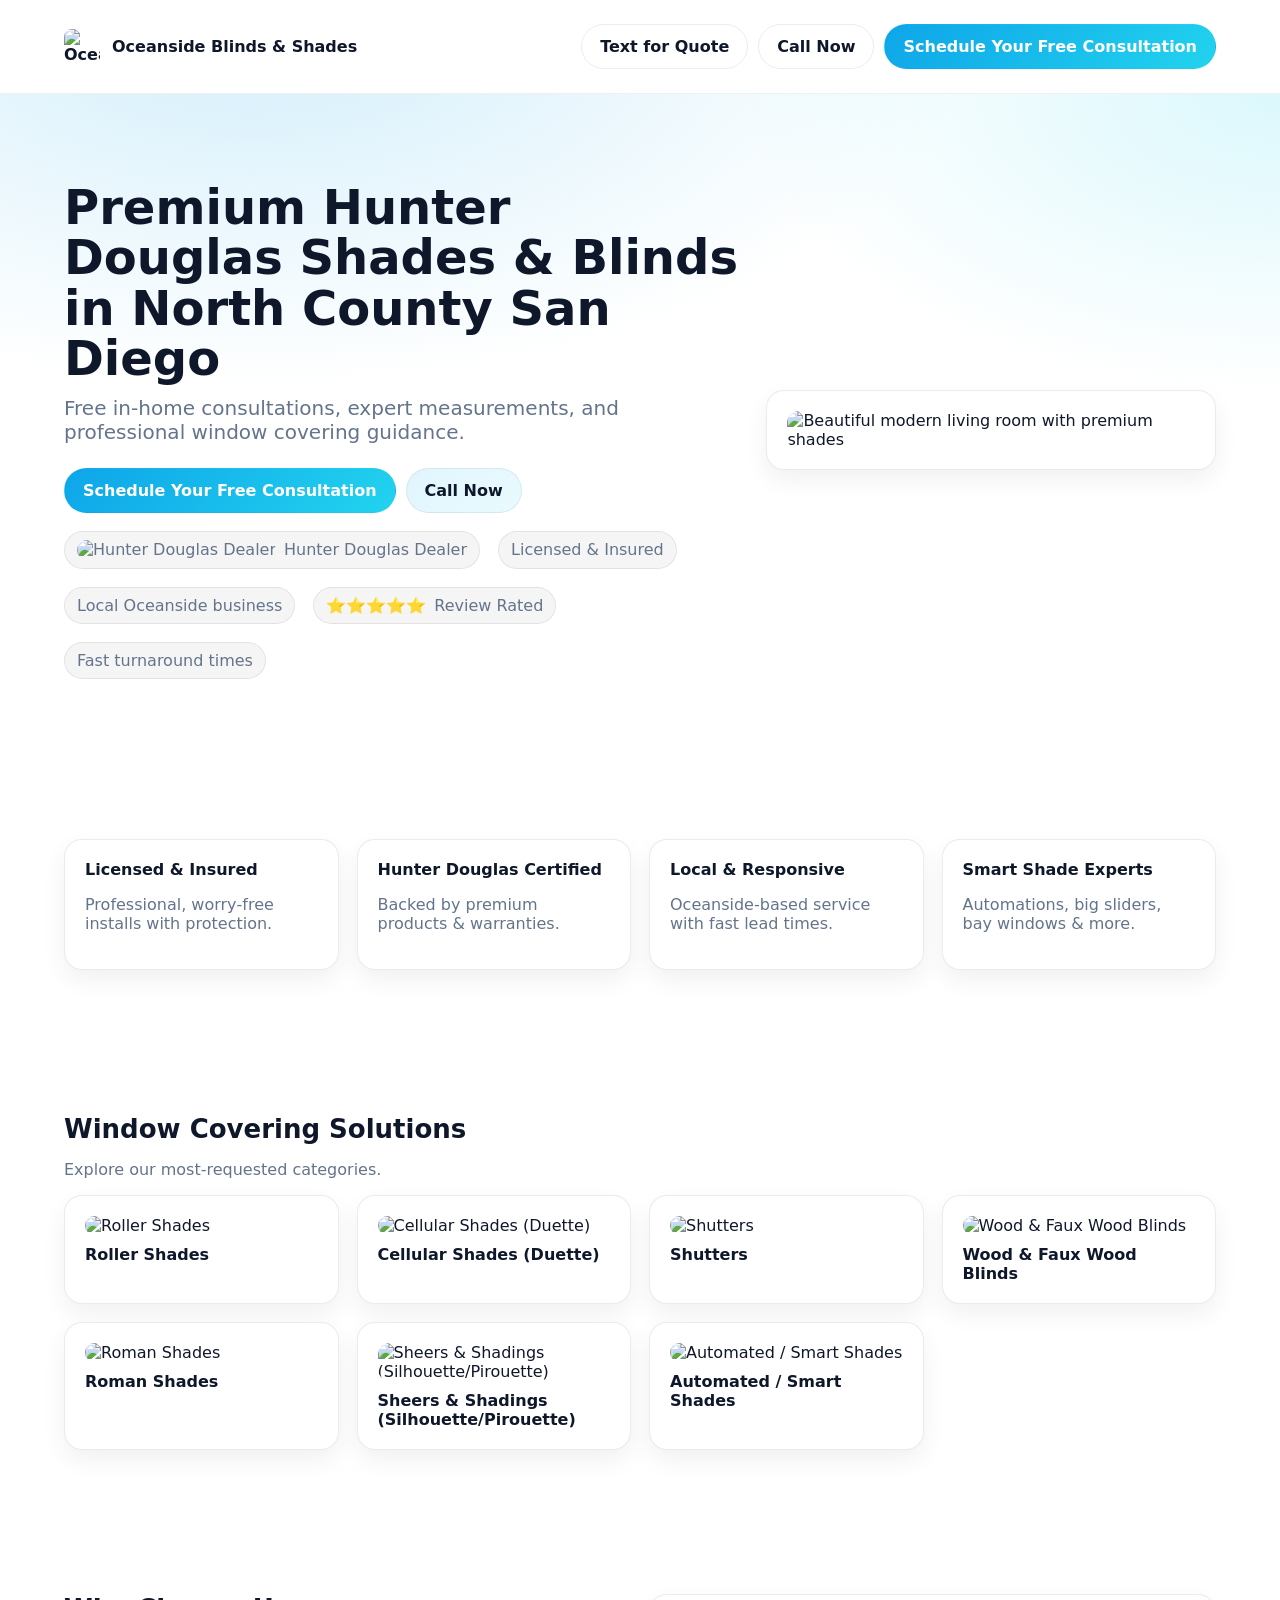
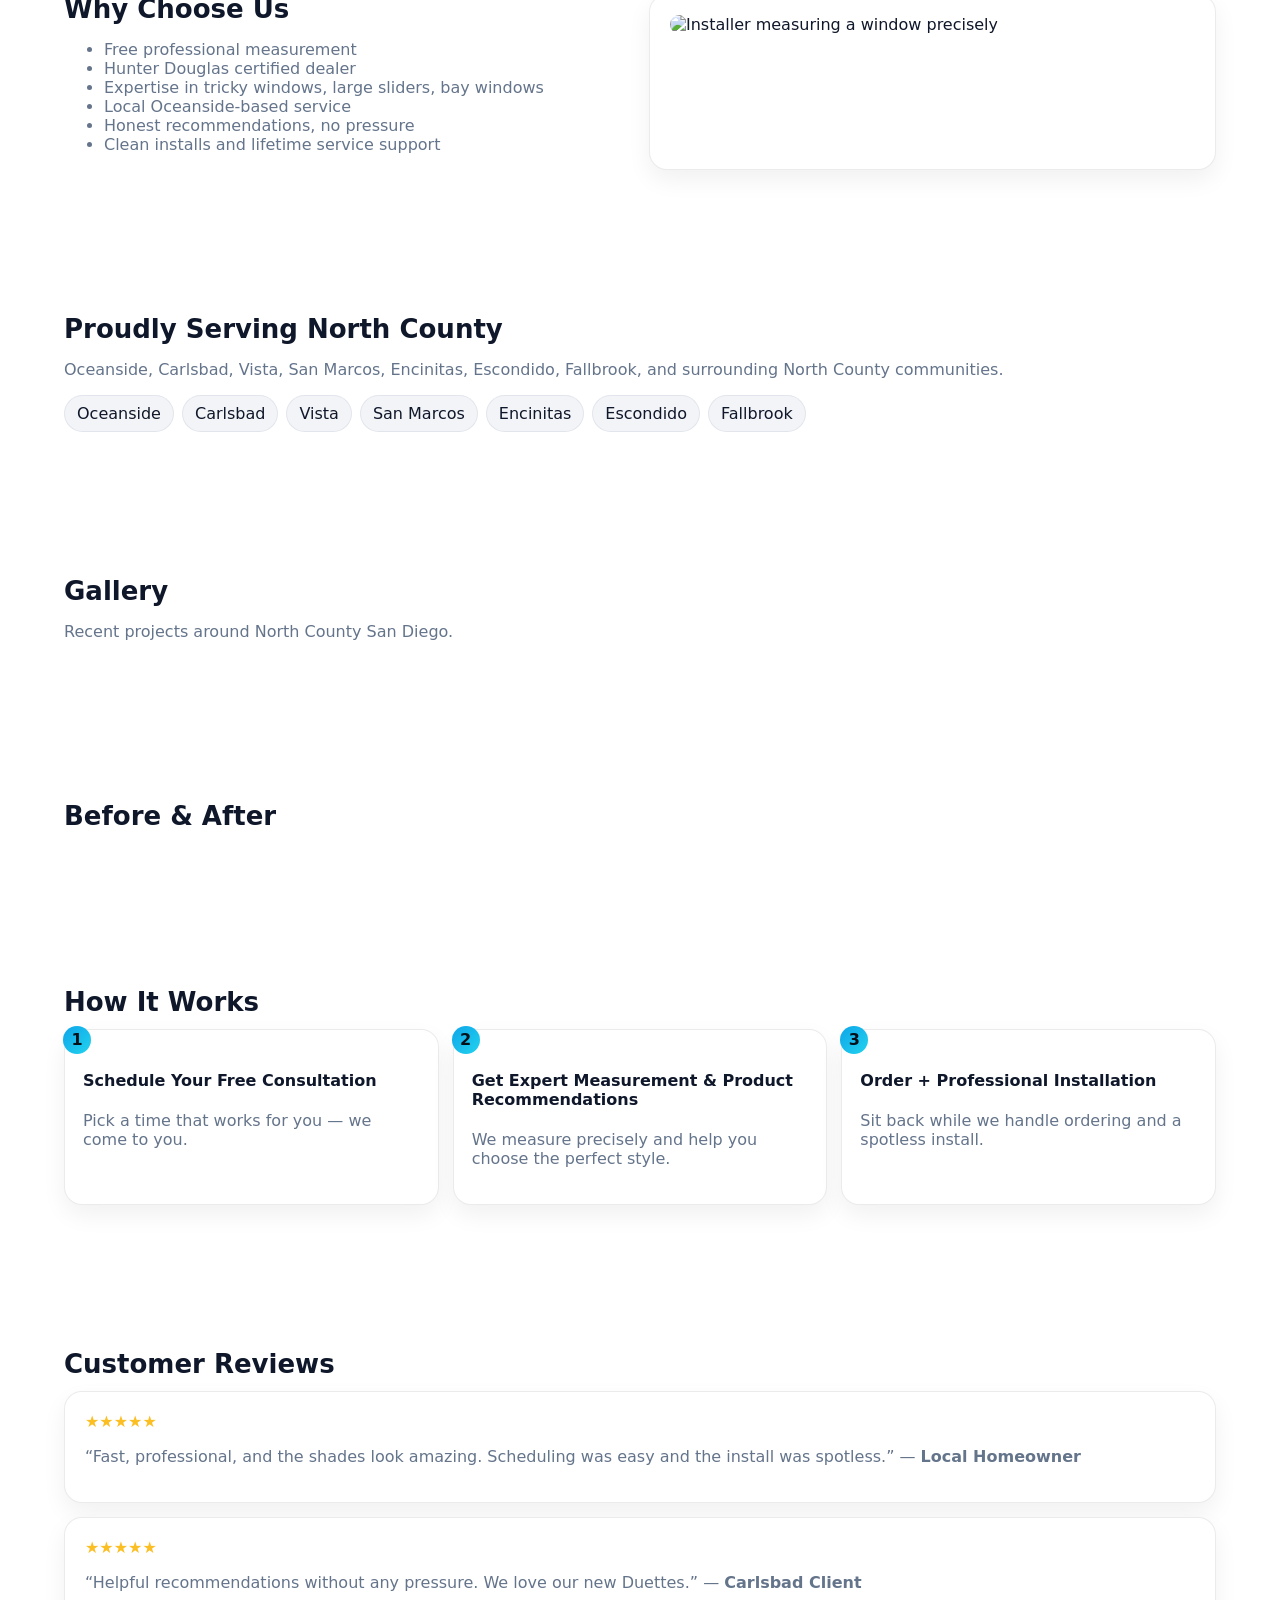
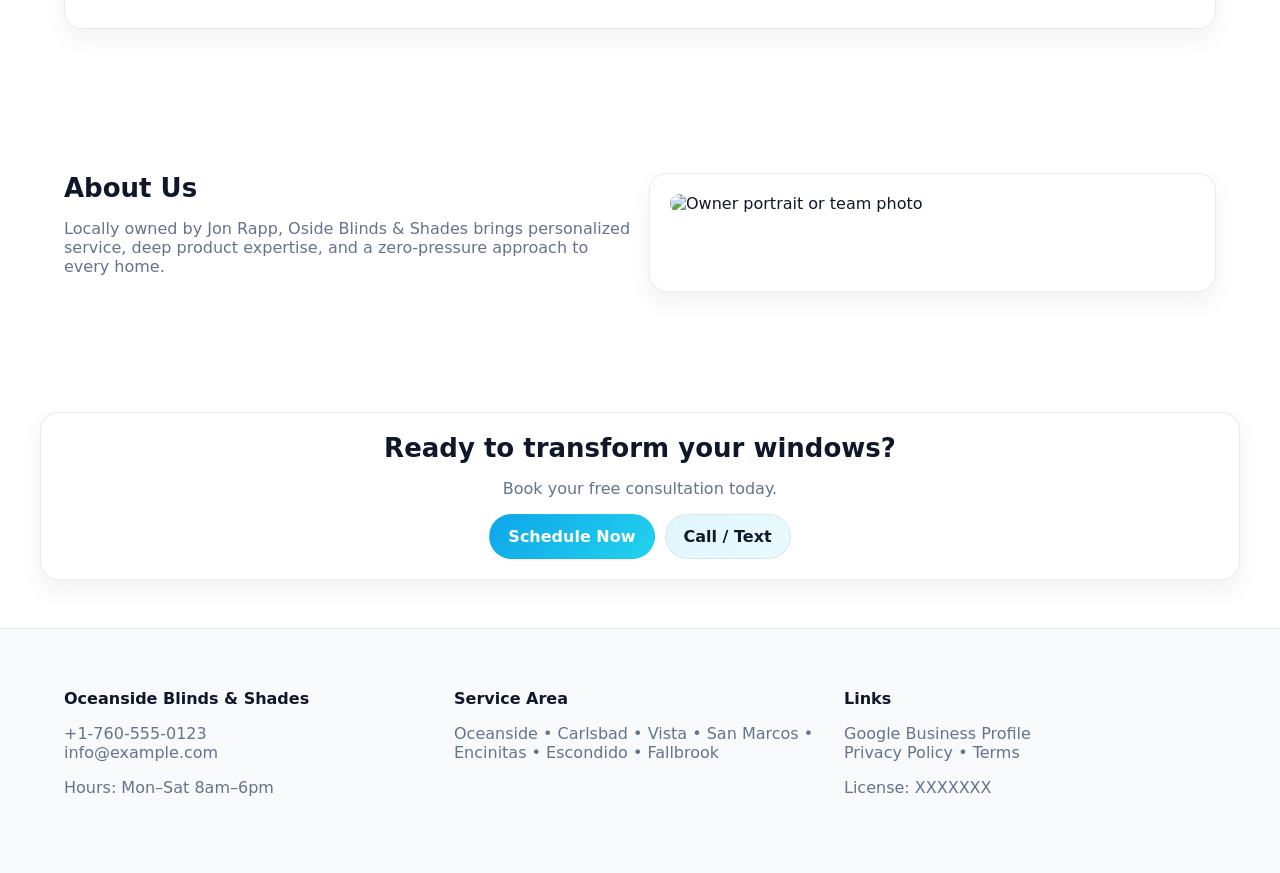
==== index.html @ 735ff4ed "Update website" ====
<!doctype html>
<html lang="en">
<head>
  <meta charset="utf-8" />
  <meta name="viewport" content="width=device-width, initial-scale=1" />
  <title>Oceanside Blinds & Shades | Premium Hunter Douglas in North County San Diego</title>
  <meta name="description" content="Premium Hunter Douglas shades & blinds with free in‑home consultations in Oceanside, Carlsbad, Vista, Encinitas, and North County San Diego. Expert measurement, honest guidance, pro installation." />
  <meta property="og:title" content="Oceanside Blinds & Shades" />
  <meta property="og:description" content="Premium Hunter Douglas window coverings in North County San Diego. Free consultations, expert measurements, and professional installs." />
  <meta property="og:type" content="website" />
  <meta property="og:url" content="https://example.com" />
  <link rel="icon" href="/favicon.ico" />
  <style>
    :root{
      --bg:#ffffff; /* light */
      --card:#ffffff; /* white cards */
      --muted:#64748b; /* slate-500 */
      --text:#0f172a; /* slate-900 */
      --accent:#0ea5e9; /* sky-500 */
      --accent-2:#22d3ee; /* cyan-400 */
      --success:#16a34a; /* green-600 */
      --warning:#f59e0b; /* amber-500 */
      --container: 1200px;
      --radius: 18px;
    }
    *{box-sizing:border-box}
    html,body{margin:0;padding:0;background:var(--bg);color:var(--text);font-family:system-ui,-apple-system,Segoe UI,Roboto,Inter,Arial,sans-serif;}
    a{color:inherit;text-decoration:none}
    img{max-width:100%;height:auto;border-radius:12px}
    .container{max-width:var(--container);margin:0 auto;padding:24px}
    header{position:sticky;top:0;backdrop-filter:saturate(180%) blur(10px);background:rgba(255,255,255,.85);border-bottom:1px solid rgba(2,6,23,.06);z-index:50}
    .nav{display:flex;align-items:center;justify-content:space-between;gap:16px}
    .brand{display:flex;align-items:center;gap:12px;font-weight:700}
    .brand img{width:36px;height:36px;border-radius:8px}
    .cta-row{display:flex;gap:10px;flex-wrap:wrap}
    .btn{padding:12px 18px;border-radius:999px;border:1px solid rgba(148,163,184,.2);background:linear-gradient(135deg, rgba(56,189,248,.15), rgba(34,211,238,.10));color:var(--text);font-weight:600;display:inline-flex;gap:8px;align-items:center}
    .btn:hover{border-color:rgba(148,163,184,.4)}
    .btn.primary{background:linear-gradient(135deg, var(--accent), var(--accent-2));color:#ffffff;border-color:transparent}
    .btn.ghost{background:transparent}

    .hero{padding:64px 0;background:radial-gradient(1200px 600px at 20% -10%, rgba(14,165,233,.18), transparent 60%), radial-gradient(900px 500px at 100% 0%, rgba(34,211,238,.16), transparent 60%)}
    .hero-grid{display:grid;grid-template-columns:1.2fr .8fr;gap:28px;align-items:center}
    .headline{font-size: clamp(28px, 5vw, 48px);line-height:1.05;margin:0 0 12px}
    .sub{font-size: clamp(16px, 1.8vw, 20px);color:var(--muted);margin:0 0 24px}
    .trust{display:flex;gap:18px;flex-wrap:wrap;margin-top:18px;color:var(--muted)}
    .trust .pill{border:1px solid rgba(2,6,23,.08);border-radius:999px;padding:8px 12px;display:flex;gap:8px;align-items:center;background:rgba(2,6,23,.04)}

    .card{background:var(--card);border:1px solid rgba(2,6,23,.08);border-radius:var(--radius);padding:20px;box-shadow:0 10px 24px rgba(2,6,23,.06)}

    .grid{display:grid;gap:18px}
    .grid.cols-3{grid-template-columns:repeat(3,1fr)}
    .grid.cols-2{grid-template-columns:repeat(2,1fr)}
    .grid.cols-4{grid-template-columns:repeat(4,1fr)}
    @media (max-width:980px){.hero-grid{grid-template-columns:1fr}.grid.cols-3,.grid.cols-4{grid-template-columns:repeat(2,1fr)}}
    @media (max-width:640px){.grid.cols-3,.grid.cols-4{grid-template-columns:1fr}}

    section{padding:48px 0}
    .section-title{font-size:26px;margin:0 0 12px}
    .muted{color:var(--muted)}

    .product{display:flex;flex-direction:column;gap:10px}
    .product h4{margin:0}

    .how-steps{display:grid;grid-template-columns:repeat(3,1fr);gap:14px}
    .step{counter-increment: step;position:relative;padding-left:18px}
    .step::before{content: counter(step);position:absolute;left:-2px;top:-4px;background:linear-gradient(135deg,var(--accent),var(--accent-2));color:#001018;width:28px;height:28px;border-radius:50%;display:grid;place-items:center;font-weight:800}

    .reviews{display:grid;gap:14px}
    .review{display:flex;gap:16px}
    .stars{color:#fbbf24}

    .service-area .chips{display:flex;gap:8px;flex-wrap:wrap}
    .chip{background:rgba(148,163,184,.12);border:1px solid rgba(148,163,184,.18);border-radius:999px;padding:8px 12px}

    footer{padding:36px 0;border-top:1px solid rgba(2,6,23,.08);background:#f8fafc;color:var(--text)}

    .mobile-sticky-cta{position:fixed;bottom:8px;left:0;right:0;display:none;justify-content:center;z-index:60}
    .mobile-sticky-cta .wrap{display:flex;gap:8px;background:rgba(255,255,255,.92);backdrop-filter:blur(10px);border:1px solid rgba(2,6,23,.08);padding:12px 12px;border-radius:999px}
    @media (max-width:720px){.mobile-sticky-cta{display:flex}}
  </style>
</head>
<body>
  <header>
    <div class="container nav">
      <div class="brand">
        <img id="logo" alt="Oceanside Blinds & Shades logo" />
        <span id="businessName">Oceanside Blinds & Shades</span>
      </div>
      <nav class="cta-row">
        <a class="btn ghost" id="textBtn" href="#">Text for Quote</a>
        <a class="btn ghost" id="callBtn" href="#">Call Now</a>
        <a class="btn primary" id="scheduleBtn" href="#">Schedule Your Free Consultation</a>
      </nav>
    </div>
  </header>

  <!-- HERO -->
  <section class="hero">
    <div class="container hero-grid">
      <div>
        <h1 class="headline">Premium Hunter Douglas Shades & Blinds in North County San Diego</h1>
        <p class="sub">Free in-home consultations, expert measurements, and professional window covering guidance.</p>
        <div class="cta-row">
          <a class="btn primary" id="heroPrimaryCta" href="#">Schedule Your Free Consultation</a>
          <a class="btn" id="heroSecondaryCta" href="#">Call Now</a>
        </div>
        <div class="trust">
          <span class="pill"><img id="hdLogo" alt="Hunter Douglas Dealer" style="height:20px"/> Hunter Douglas Dealer</span>
          <span class="pill">Licensed & Insured</span>
          <span class="pill">Local Oceanside business</span>
          <span class="pill">⭐️⭐️⭐️⭐️⭐️ <span class="muted">Review Rated</span></span>
          <span class="pill">Fast turnaround times</span>
        </div>
      </div>
      <div class="card">
        <img id="heroImage" alt="Beautiful modern living room with premium shades" />
      </div>
    </div>
  </section>

  <!-- TRUST ELEMENTS (extra row) -->
  <section>
    <div class="container grid cols-4">
      <div class="card">
        <strong>Licensed & Insured</strong>
        <p class="muted">Professional, worry‑free installs with protection.
      </div>
      <div class="card">
        <strong>Hunter Douglas Certified</strong>
        <p class="muted">Backed by premium products & warranties.
      </div>
      <div class="card">
        <strong>Local & Responsive</strong>
        <p class="muted">Oceanside‑based service with fast lead times.
      </div>
      <div class="card">
        <strong>Smart Shade Experts</strong>
        <p class="muted">Automations, big sliders, bay windows & more.
      </div>
    </div>
  </section>

  <!-- WHAT YOU OFFER -->
  <section id="products">
    <div class="container">
      <h2 class="section-title">Window Covering Solutions</h2>
      <p class="muted">Explore our most‑requested categories.</p>
      <div class="grid cols-4" id="productGrid"></div>
    </div>
  </section>

  <!-- WHY CHOOSE US -->
  <section>
    <div class="container grid cols-2">
      <div>
        <h2 class="section-title">Why Choose Us</h2>
        <ul class="muted">
          <li>Free professional measurement</li>
          <li>Hunter Douglas certified dealer</li>
          <li>Expertise in tricky windows, large sliders, bay windows</li>
          <li>Local Oceanside‑based service</li>
          <li>Honest recommendations, no pressure</li>
          <li>Clean installs and lifetime service support</li>
        </ul>
      </div>
      <div class="card"><img id="chooseUsImage" alt="Installer measuring a window precisely" /></div>
    </div>
  </section>

  <!-- SERVICE AREA -->
  <section class="service-area">
    <div class="container">
      <h2 class="section-title">Proudly Serving North County</h2>
      <p class="muted">Oceanside, Carlsbad, Vista, San Marcos, Encinitas, Escondido, Fallbrook, and surrounding North County communities.</p>
      <div class="chips">
        <span class="chip">Oceanside</span><span class="chip">Carlsbad</span><span class="chip">Vista</span><span class="chip">San Marcos</span><span class="chip">Encinitas</span><span class="chip">Escondido</span><span class="chip">Fallbrook</span>
      </div>
    </div>
  </section>

  <!-- GALLERY / BEFORE & AFTERS -->
  <section id="gallery">
    <div class="container">
      <h2 class="section-title">Gallery</h2>
      <p class="muted">Recent projects around North County San Diego.</p>
      <div class="grid cols-3" id="galleryGrid"></div>
    </div>
  </section>

  <section id="beforeAfter">
    <div class="container">
      <h3 class="section-title">Before & After</h3>
      <div class="grid cols-2" id="beforeAfterGrid"></div>
    </div>
  </section>

  <!-- HOW IT WORKS -->
  <section>
    <div class="container">
      <h2 class="section-title">How It Works</h2>
      <div class="how-steps">
        <div class="card step"><h4>Schedule Your Free Consultation</h4><p class="muted">Pick a time that works for you — we come to you.</p></div>
        <div class="card step"><h4>Get Expert Measurement & Product Recommendations</h4><p class="muted">We measure precisely and help you choose the perfect style.</p></div>
        <div class="card step"><h4>Order + Professional Installation</h4><p class="muted">Sit back while we handle ordering and a spotless install.</p></div>
      </div>
    </div>
  </section>

  <!-- REVIEWS -->
  <section id="reviews">
    <div class="container">
      <h2 class="section-title">Customer Reviews</h2>
      <div class="reviews" id="reviewsWrap">
        <!-- Optional: your review widget can be injected here via CONFIG.reviewWidgetHtml -->
      </div>
    </div>
  </section>

  <!-- ABOUT -->
  <section id="about">
    <div class="container grid cols-2">
      <div>
        <h2 class="section-title">About Us</h2>
        <p class="muted" id="aboutText">Locally owned by Jon Rapp, Oside Blinds & Shades brings personalized service, deep product expertise, and a zero‑pressure approach to every home.</p>
      </div>
      <div class="card"><img id="aboutImage" alt="Owner portrait or team photo" /></div>
    </div>
  </section>

  <!-- CTA BOTTOM -->
  <section>
    <div class="container card" style="text-align:center">
      <h2 class="section-title">Ready to transform your windows?</h2>
      <p class="muted">Book your free consultation today.</p>
      <div class="cta-row" style="justify-content:center">
        <a class="btn primary" id="bottomSchedule" href="#">Schedule Now</a>
        <a class="btn" id="bottomCall" href="#">Call / Text</a>
      </div>
    </div>
  </section>

  <!-- FOOTER -->
  <footer>
    <div class="container grid cols-3">
      <div>
        <strong id="footerBusiness">Oceanside Blinds & Shades</strong>
        <p class="muted"><span id="footerPhone"></span><br><span id="footerEmail"></span></p>
        <p class="muted">Hours: <span id="footerHours">Mon–Sat 8am–6pm</span></p>
      </div>
      <div>
        <strong>Service Area</strong>
        <p class="muted">Oceanside • Carlsbad • Vista • San Marcos • Encinitas • Escondido • Fallbrook</p>
      </div>
      <div>
        <strong>Links</strong>
        <p class="muted"><a id="gmbLink" href="#">Google Business Profile</a><br><a href="/privacy.html">Privacy Policy</a> • <a href="/terms.html">Terms</a></p>
        <p class="muted">License: <span id="licenseNum">TBD</span></p>
      </div>
    </div>
  </footer>

  <!-- Mobile sticky CTA -->
  <div class="mobile-sticky-cta">
    <div class="wrap">
      <a class="btn" id="stickyText" href="#">Text</a>
      <a class="btn" id="stickyCall" href="#">Call</a>
      <a class="btn primary" id="stickySchedule" href="#">Schedule</a>
    </div>
  </div>

  <script>
    /**
     * SITE CONFIG — update these values and deploy. No build tools needed.
     * For image galleries, set your GitHub repo info and folder paths. Images must be in a public repo.
     */
    const CONFIG = {
      businessName: "Oceanside Blinds & Shades",
      phone: "+1-760-555-0123",       // fill in real phone
      smsPhone: "+1-760-555-0123",    // can be same as phone
      email: "info@example.com",       // your email
      scheduleUrl: "https://calendly.com/your-schedule", // or link to contact form
      googleBusinessProfileUrl: "https://g.page/your-gbp", // Google Business Profile link
      hunterDouglasDealerLogoUrl: "/assets/hunter-douglas-dealer-badge.png", // or hosted URL
      heroImageUrl: "/assets/hero.jpg",
      chooseUsImageUrl: "/assets/measure.jpg",
      aboutImageUrl: "/assets/about.jpg",
      siteLogoUrl: "/assets/logo.png",
      licenseNumber: "XXXXXXX",

      // OPTIONAL: paste your review widget HTML (e.g., NiceJob/Google reviews embed) — or leave blank
      reviewWidgetHtml: "",

      // GitHub source for galleries — set repoOwner, repoName, branch and folder paths
      github: {
        owner: "your-github-username",
        repo: "oceanside-blinds-site-assets",
        branch: "main",
        folders: {
          gallery: "images/gallery",           // grid of project photos
          beforeAfter: "images/before-after"   // pairs can be named whatever; both shown in grid
        }
      },

      // Product categories — images and links can be edited here
      products: [
        { title: "Roller Shades", img: "/assets/products/roller.jpg", href: "/products/roller-shades.html" },
        { title: "Cellular Shades (Duette)", img: "/assets/products/cellular.jpg", href: "/products/cellular-shades.html" },
        { title: "Shutters", img: "/assets/products/shutters.jpg", href: "/products/shutters.html" },
        { title: "Wood & Faux Wood Blinds", img: "/assets/products/wood-blinds.jpg", href: "/products/wood-blinds.html" },
        { title: "Roman Shades", img: "/assets/products/roman.jpg", href: "/products/roman-shades.html" },
        { title: "Sheers & Shadings (Silhouette/Pirouette)", img: "/assets/products/sheers.jpg", href: "/products/sheers-shadings.html" },
        { title: "Automated / Smart Shades", img: "/assets/products/smart.jpg", href: "/products/automated-smart-shades.html" }
      ]
    };

    // --- Helpers ---
    const tel = number => `tel:${number.replace(/[^+\d]/g, '')}`;
    const sms = number => `sms:${number.replace(/[^+\d]/g, '')}`;

    function applyConfig(){
      // Branding & images
      document.title = `${CONFIG.businessName} | Premium Hunter Douglas in North County San Diego`;
      document.getElementById('businessName').textContent = CONFIG.businessName;
      document.getElementById('footerBusiness').textContent = CONFIG.businessName;
      document.getElementById('footerPhone').textContent = CONFIG.phone;
      document.getElementById('footerEmail').textContent = CONFIG.email;
      document.getElementById('licenseNum').textContent = CONFIG.licenseNumber || '—';

      setImg('logo', CONFIG.siteLogoUrl);
      setImg('heroImage', CONFIG.heroImageUrl);
      setImg('chooseUsImage', CONFIG.chooseUsImageUrl);
      setImg('aboutImage', CONFIG.aboutImageUrl);
      setImg('hdLogo', CONFIG.hunterDouglasDealerLogoUrl);

      // Links / CTAs
      link('gmbLink', CONFIG.googleBusinessProfileUrl);
      link('scheduleBtn', CONFIG.scheduleUrl);
      link('heroPrimaryCta', CONFIG.scheduleUrl);
      link('bottomSchedule', CONFIG.scheduleUrl);
      link('stickySchedule', CONFIG.scheduleUrl);

      link('callBtn', tel(CONFIG.phone));
      link('heroSecondaryCta', tel(CONFIG.phone));
      link('bottomCall', tel(CONFIG.phone));
      link('stickyCall', tel(CONFIG.phone));

      link('textBtn', sms(CONFIG.smsPhone));
      link('stickyText', sms(CONFIG.smsPhone));

      // Products grid
      const grid = document.getElementById('productGrid');
      grid.innerHTML = CONFIG.products.map(p => `
        <a class="card product" href="${p.href}">
          <img src="${p.img}" alt="${p.title}" loading="lazy"/>
          <h4>${p.title}</h4>
        </a>`).join('');

      // Reviews
      if(CONFIG.reviewWidgetHtml){
        document.getElementById('reviewsWrap').innerHTML = CONFIG.reviewWidgetHtml;
      } else {
        document.getElementById('reviewsWrap').innerHTML = `
          <div class="card review"><div>
            <div class="stars">★★★★★</div>
            <p class="muted">“Fast, professional, and the shades look amazing. Scheduling was easy and the install was spotless.” — <strong>Local Homeowner</strong></p>
          </div></div>
          <div class="card review"><div>
            <div class="stars">★★★★★</div>
            <p class="muted">“Helpful recommendations without any pressure. We love our new Duettes.” — <strong>Carlsbad Client</strong></p>
          </div></div>`;
      }

      // Load galleries from GitHub (public repos)
      if(CONFIG.github?.owner && CONFIG.github?.repo && CONFIG.github?.branch){
        loadGithubFolderToGrid(CONFIG.github.folders.gallery, 'galleryGrid', 12);
        loadGithubFolderToGrid(CONFIG.github.folders.beforeAfter, 'beforeAfterGrid', 8);
      }

      injectLocalBusinessSchema();
    }

    function setImg(id, src){ const el = document.getElementById(id); if(el && src) el.src = src; }
    function link(id, href){ const el = document.getElementById(id); if(el && href) el.href = href; }

    /**
     * GitHub folder loader
     * Lists files in a folder and renders images.
     * Works for public repos via the GitHub Contents API. For private repos, serve via GitHub Pages instead.
     */
    async function loadGithubFolderToGrid(folderPath, gridId, maxItems=20){
      if(!folderPath) return;
      const {owner, repo, branch} = CONFIG.github;
      const api = `https://api.github.com/repos/${owner}/${repo}/contents/${folderPath}?ref=${encodeURIComponent(branch)}`;
      try{
        const res = await fetch(api);
        if(!res.ok) throw new Error(`GitHub API error ${res.status}`);
        const list = await res.json();
        const images = list.filter(i => /\.(png|jpe?g|webp|gif)$/i.test(i.name)).slice(0, maxItems);
        const rawBase = `https://raw.githubusercontent.com/${owner}/${repo}/${branch}/${folderPath}`;
        const html = images.map(i => `<img src="${rawBase}/${encodeURIComponent(i.name)}" alt="Project photo ${i.name}" loading="lazy"/>`).join('');
        const grid = document.getElementById(gridId);
        if(grid) grid.innerHTML = html;
      }catch(err){
        console.warn('Failed to load GitHub images:', err);
      }
    }

    // JSON-LD LocalBusiness schema for SEO
    function injectLocalBusinessSchema(){
      const data = {
        "@context": "https://schema.org",
        "@type": "LocalBusiness",
        "name": CONFIG.businessName,
        "image": CONFIG.heroImageUrl,
        "telephone": CONFIG.phone,
        "email": CONFIG.email,
        "url": location.origin,
        "areaServed": ["Oceanside","Carlsbad","Vista","San Marcos","Encinitas","Escondido","Fallbrook"],
        "address": {"@type":"PostalAddress","addressLocality":"Oceanside","addressRegion":"CA","addressCountry":"US"}
      };
      const s = document.createElement('script');
      s.type = 'application/ld+json';
      s.textContent = JSON.stringify(data);
      document.head.appendChild(s);
    }

    document.addEventListener('DOMContentLoaded', applyConfig);
  </script>
</body>
</html>
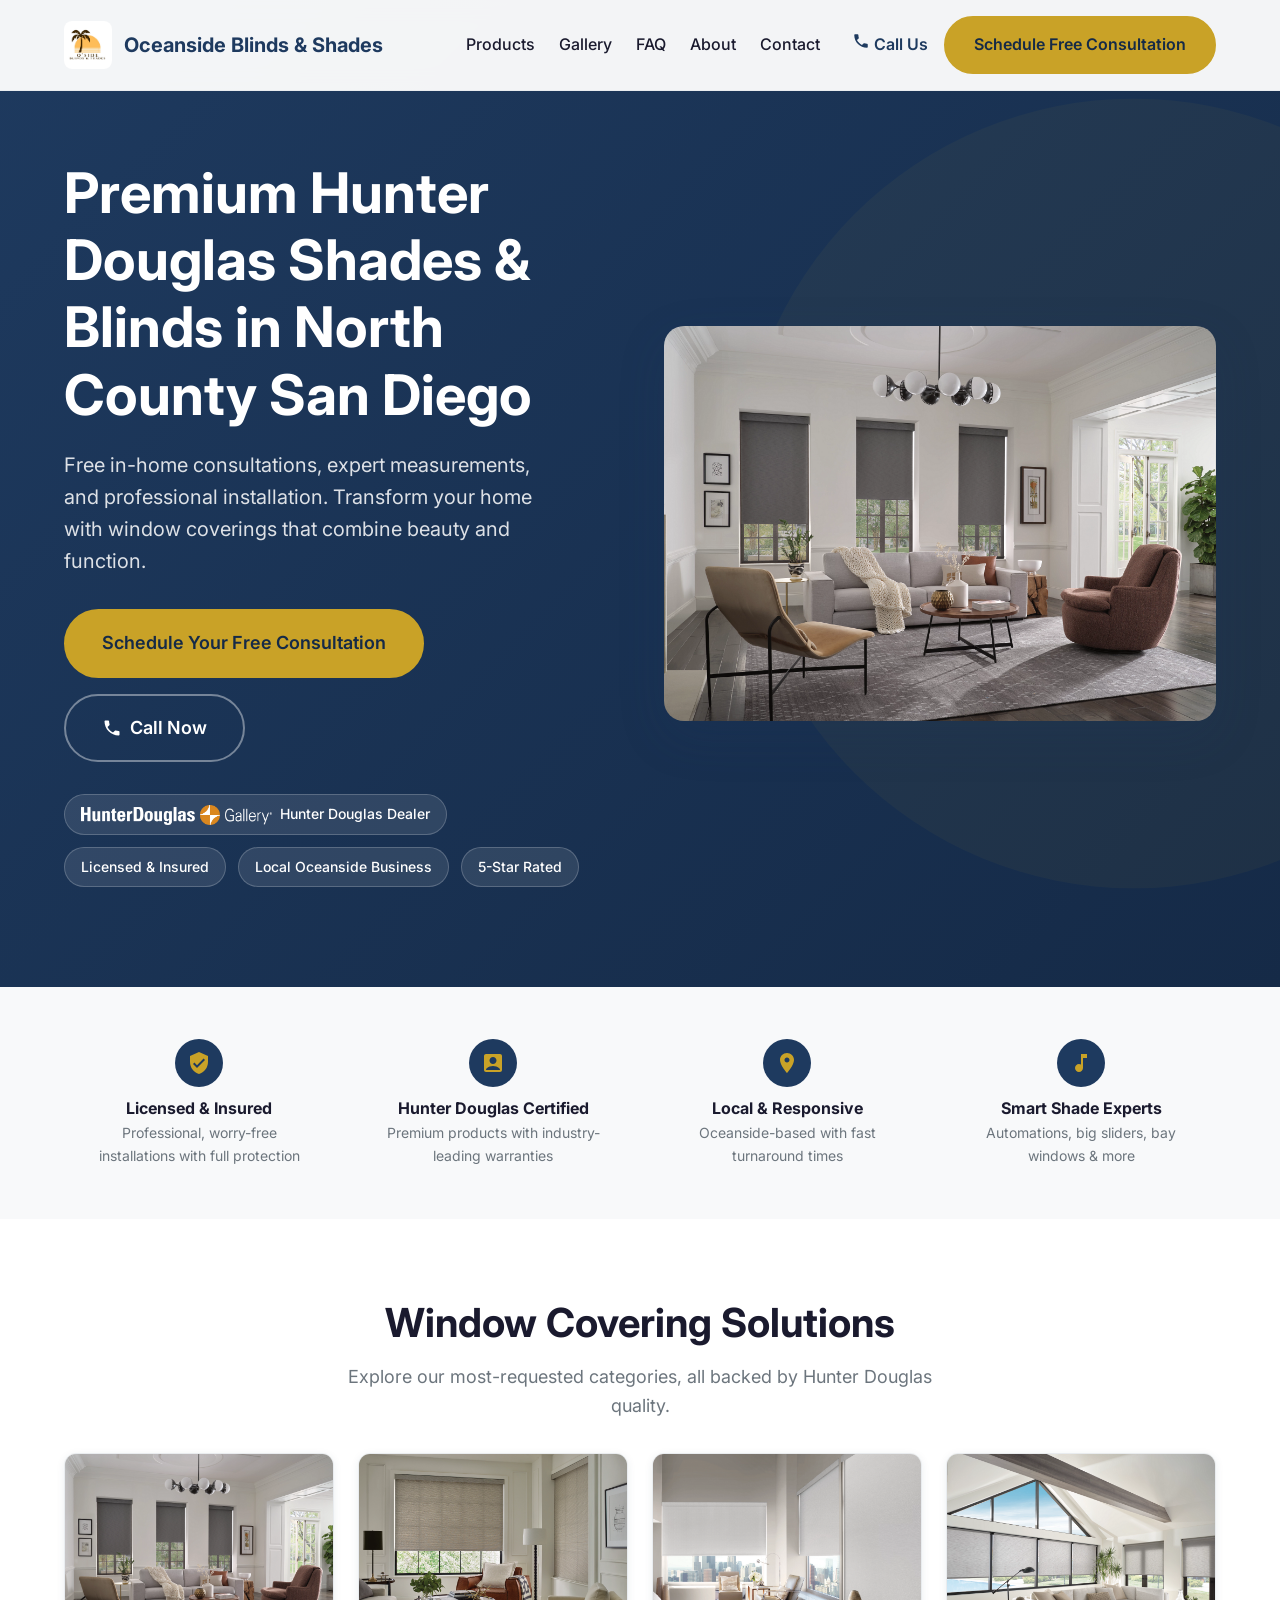
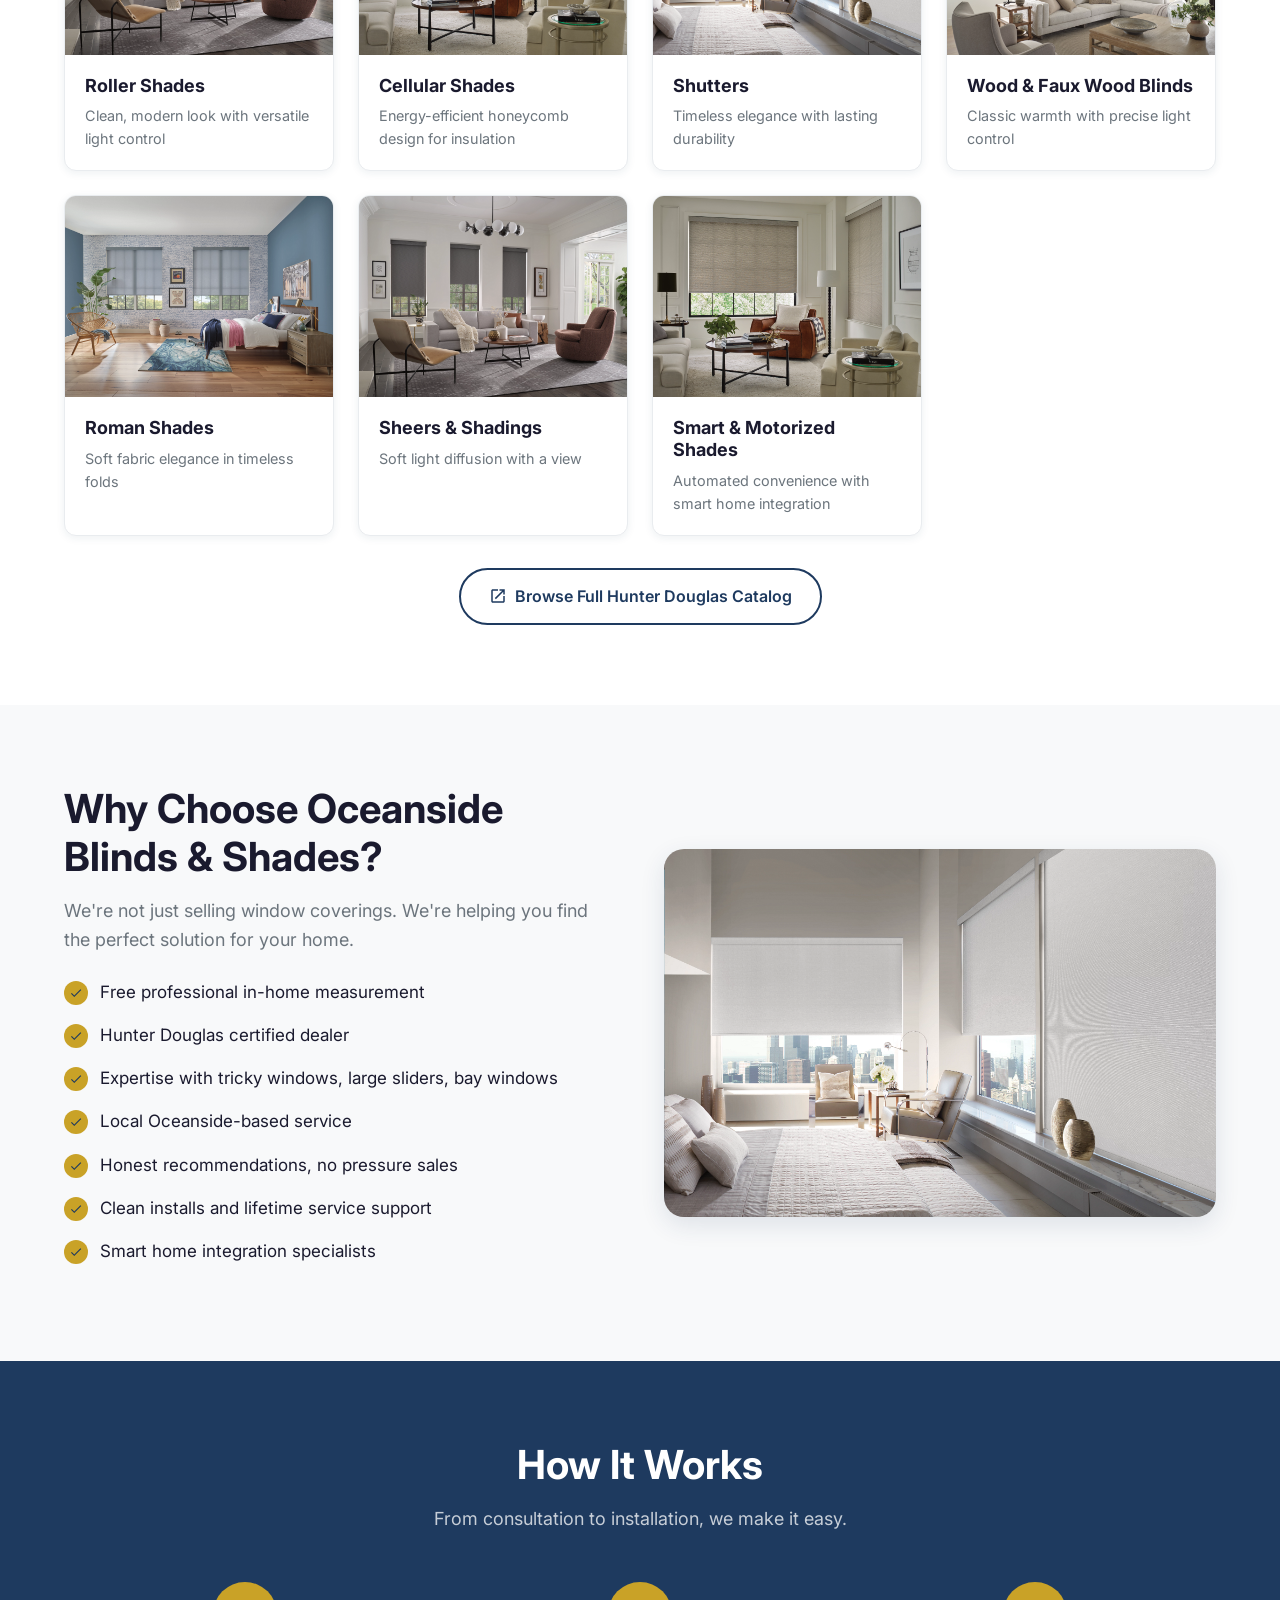
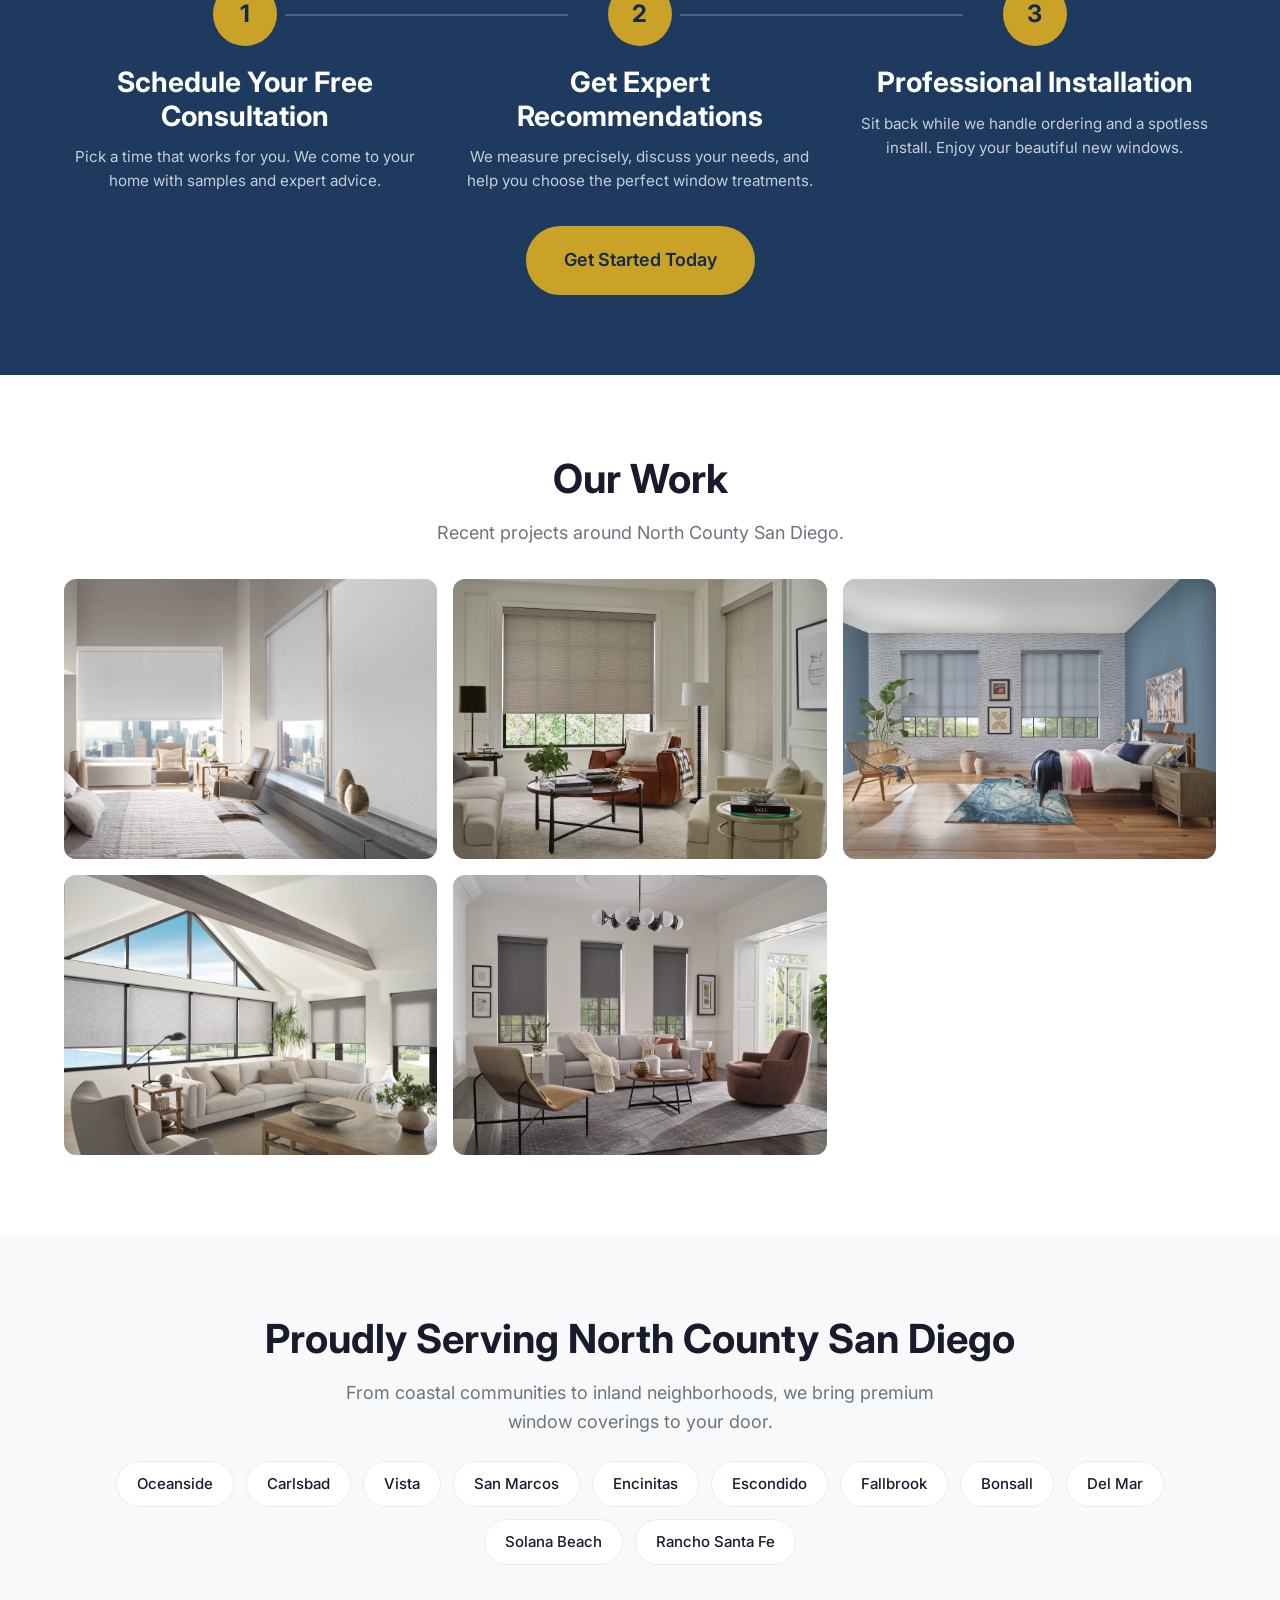
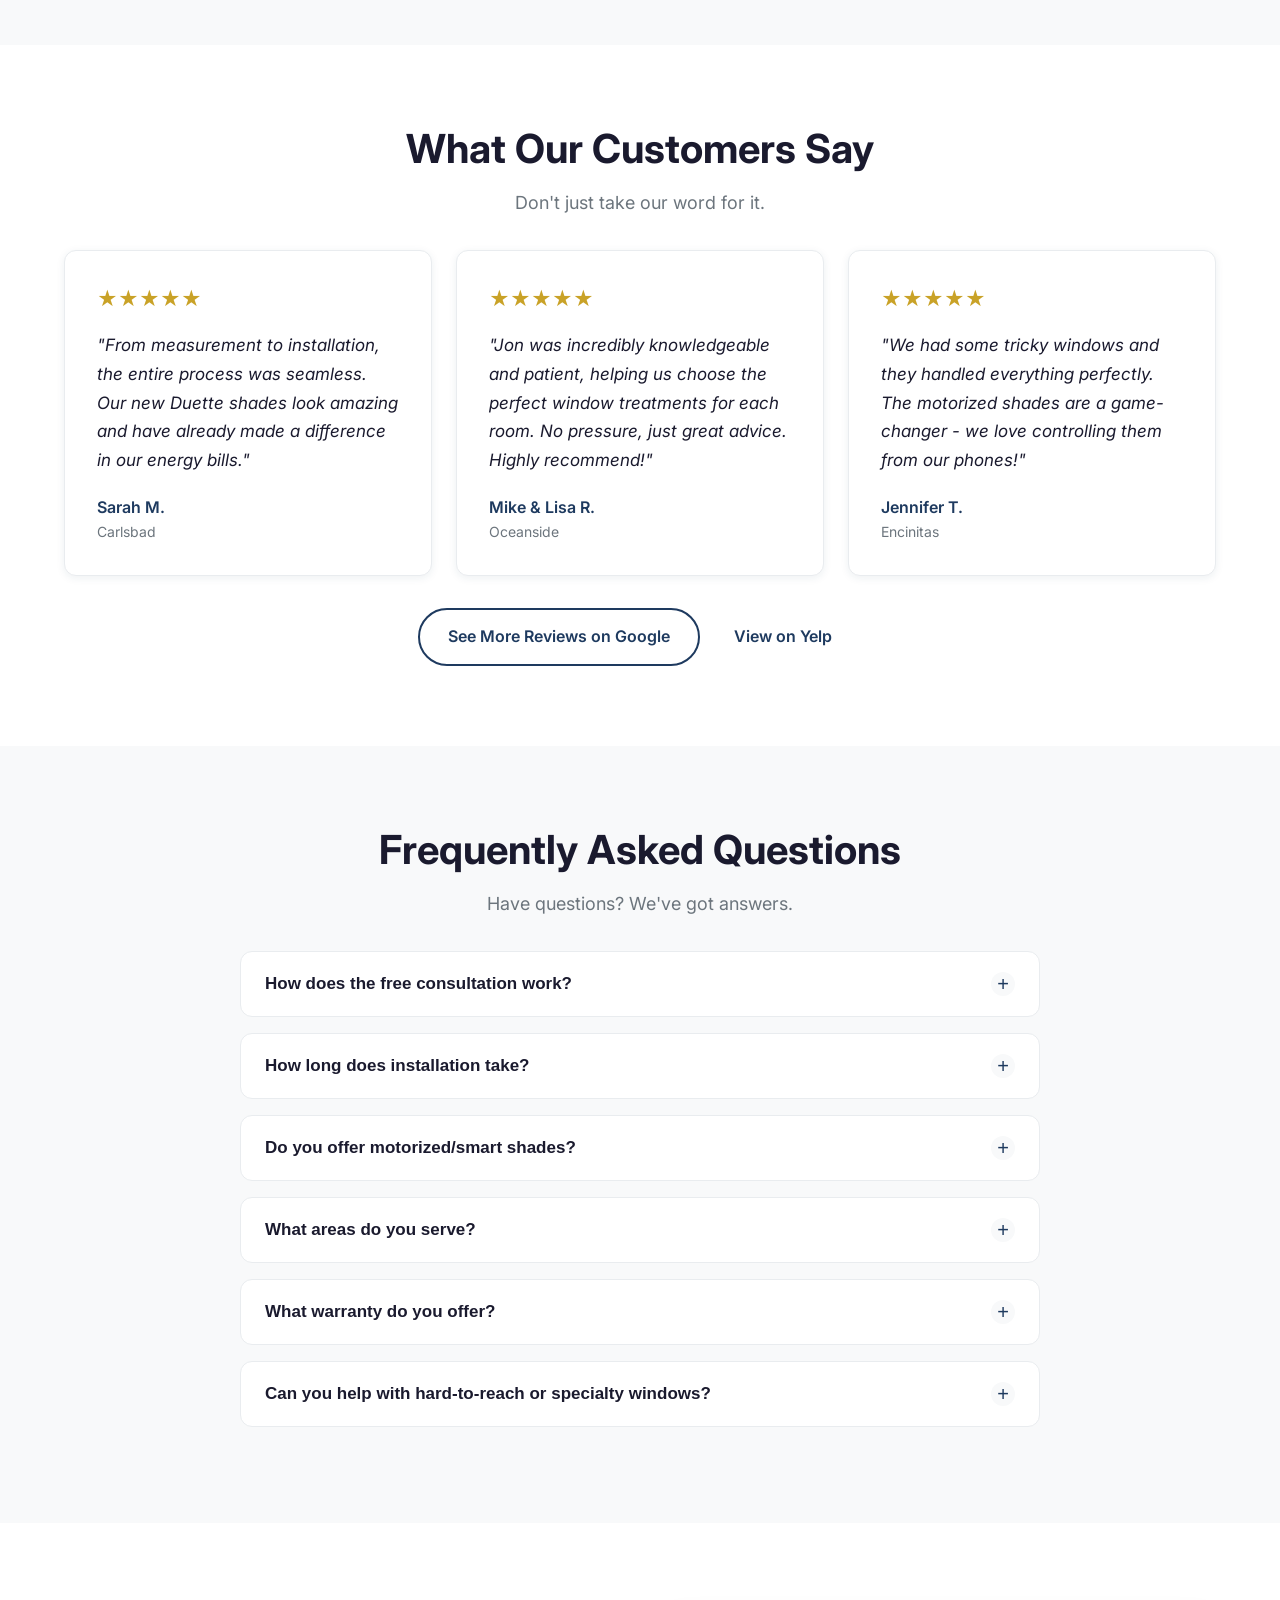
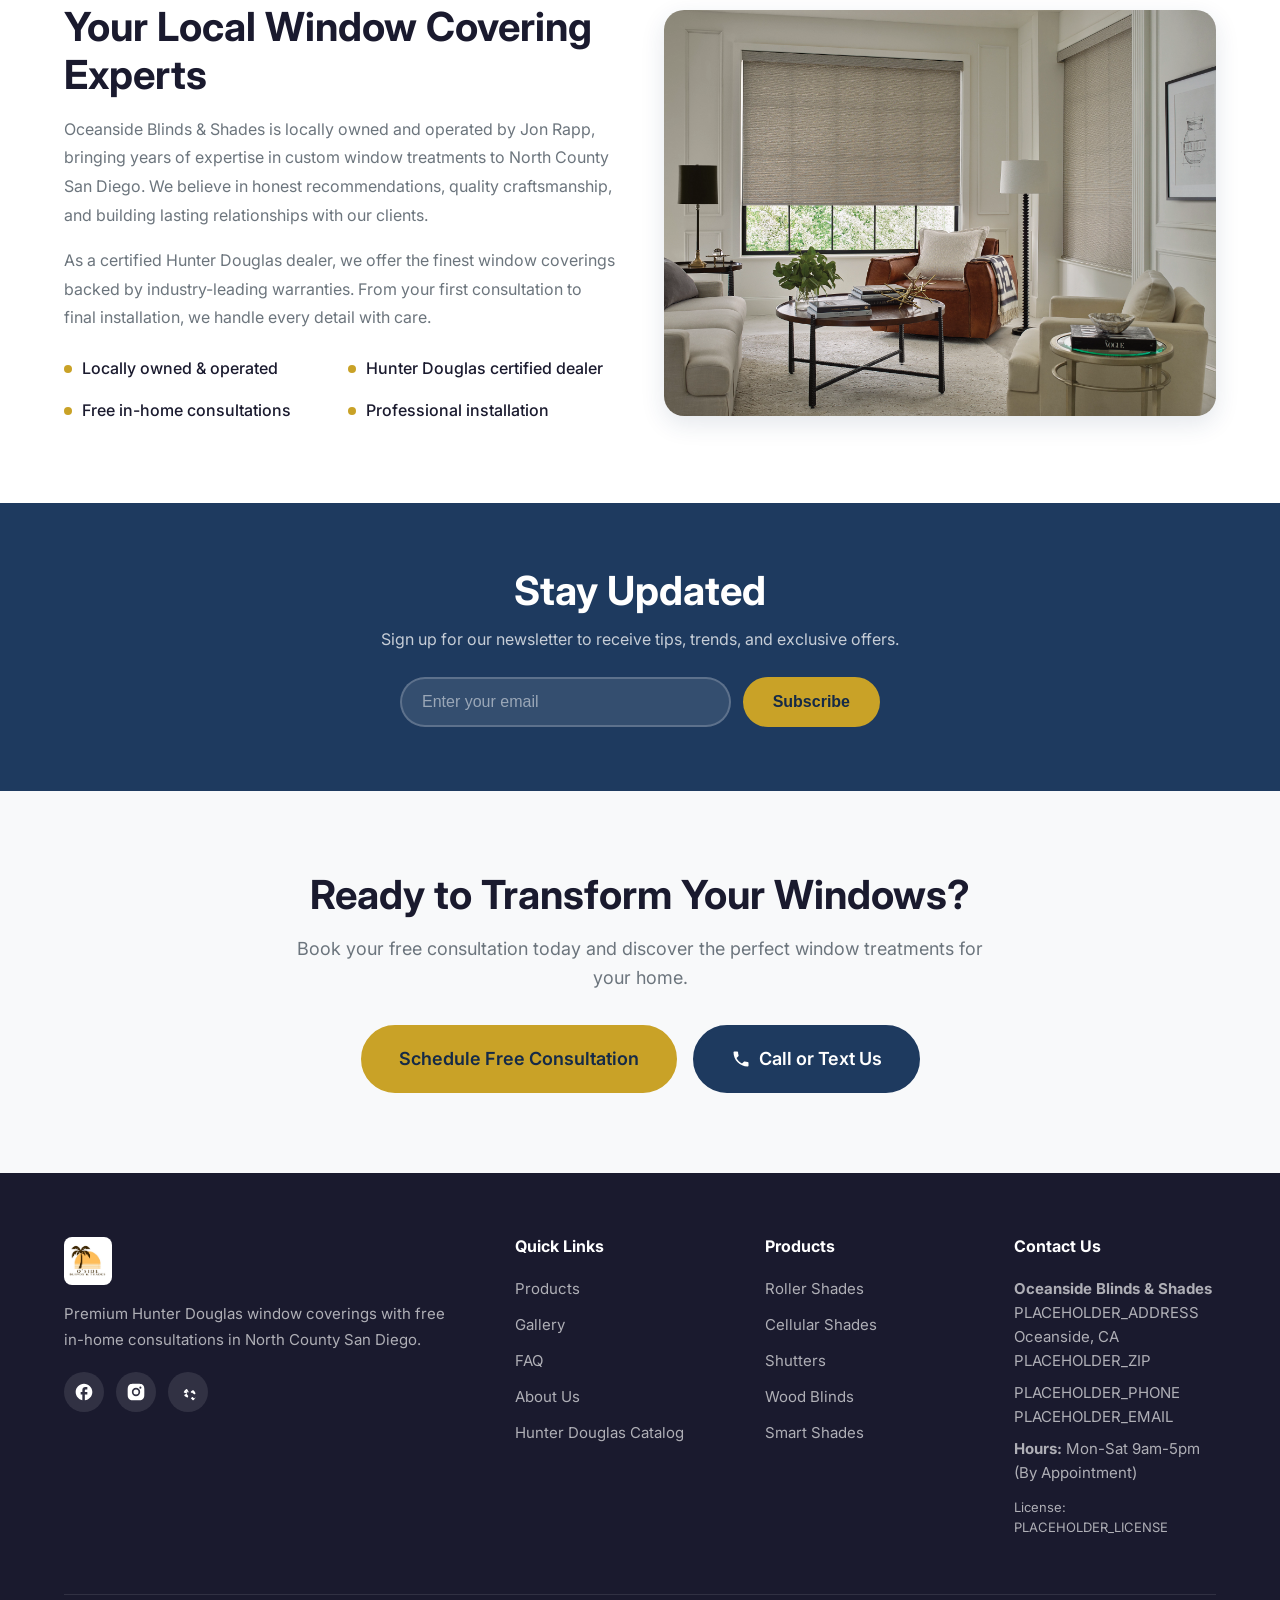
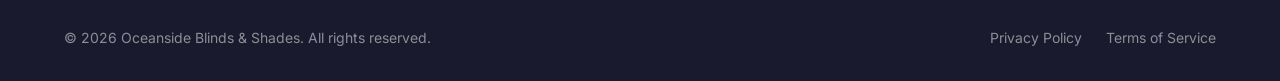
==== commit 8945c2d8: "new new" ====
--- a/index.html
+++ b/index.html
@@ -1,430 +1,790 @@
-<!doctype html>
+<!DOCTYPE html>
 <html lang="en">
 <head>
-  <meta charset="utf-8" />
-  <meta name="viewport" content="width=device-width, initial-scale=1" />
-  <title>Oceanside Blinds & Shades | Premium Hunter Douglas in North County San Diego</title>
-  <meta name="description" content="Premium Hunter Douglas shades & blinds with free in‑home consultations in Oceanside, Carlsbad, Vista, Encinitas, and North County San Diego. Expert measurement, honest guidance, pro installation." />
-  <meta property="og:title" content="Oceanside Blinds & Shades" />
-  <meta property="og:description" content="Premium Hunter Douglas window coverings in North County San Diego. Free consultations, expert measurements, and professional installs." />
-  <meta property="og:type" content="website" />
-  <meta property="og:url" content="https://example.com" />
-  <link rel="icon" href="/favicon.ico" />
-  <style>
-    :root{
-      --bg:#ffffff; /* light */
-      --card:#ffffff; /* white cards */
-      --muted:#64748b; /* slate-500 */
-      --text:#0f172a; /* slate-900 */
-      --accent:#0ea5e9; /* sky-500 */
-      --accent-2:#22d3ee; /* cyan-400 */
-      --success:#16a34a; /* green-600 */
-      --warning:#f59e0b; /* amber-500 */
-      --container: 1200px;
-      --radius: 18px;
-    }
-    *{box-sizing:border-box}
-    html,body{margin:0;padding:0;background:var(--bg);color:var(--text);font-family:system-ui,-apple-system,Segoe UI,Roboto,Inter,Arial,sans-serif;}
-    a{color:inherit;text-decoration:none}
-    img{max-width:100%;height:auto;border-radius:12px}
-    .container{max-width:var(--container);margin:0 auto;padding:24px}
-    header{position:sticky;top:0;backdrop-filter:saturate(180%) blur(10px);background:rgba(255,255,255,.85);border-bottom:1px solid rgba(2,6,23,.06);z-index:50}
-    .nav{display:flex;align-items:center;justify-content:space-between;gap:16px}
-    .brand{display:flex;align-items:center;gap:12px;font-weight:700}
-    .brand img{width:36px;height:36px;border-radius:8px}
-    .cta-row{display:flex;gap:10px;flex-wrap:wrap}
-    .btn{padding:12px 18px;border-radius:999px;border:1px solid rgba(148,163,184,.2);background:linear-gradient(135deg, rgba(56,189,248,.15), rgba(34,211,238,.10));color:var(--text);font-weight:600;display:inline-flex;gap:8px;align-items:center}
-    .btn:hover{border-color:rgba(148,163,184,.4)}
-    .btn.primary{background:linear-gradient(135deg, var(--accent), var(--accent-2));color:#ffffff;border-color:transparent}
-    .btn.ghost{background:transparent}
-
-    .hero{padding:64px 0;background:radial-gradient(1200px 600px at 20% -10%, rgba(14,165,233,.18), transparent 60%), radial-gradient(900px 500px at 100% 0%, rgba(34,211,238,.16), transparent 60%)}
-    .hero-grid{display:grid;grid-template-columns:1.2fr .8fr;gap:28px;align-items:center}
-    .headline{font-size: clamp(28px, 5vw, 48px);line-height:1.05;margin:0 0 12px}
-    .sub{font-size: clamp(16px, 1.8vw, 20px);color:var(--muted);margin:0 0 24px}
-    .trust{display:flex;gap:18px;flex-wrap:wrap;margin-top:18px;color:var(--muted)}
-    .trust .pill{border:1px solid rgba(2,6,23,.08);border-radius:999px;padding:8px 12px;display:flex;gap:8px;align-items:center;background:rgba(2,6,23,.04)}
-
-    .card{background:var(--card);border:1px solid rgba(2,6,23,.08);border-radius:var(--radius);padding:20px;box-shadow:0 10px 24px rgba(2,6,23,.06)}
-
-    .grid{display:grid;gap:18px}
-    .grid.cols-3{grid-template-columns:repeat(3,1fr)}
-    .grid.cols-2{grid-template-columns:repeat(2,1fr)}
-    .grid.cols-4{grid-template-columns:repeat(4,1fr)}
-    @media (max-width:980px){.hero-grid{grid-template-columns:1fr}.grid.cols-3,.grid.cols-4{grid-template-columns:repeat(2,1fr)}}
-    @media (max-width:640px){.grid.cols-3,.grid.cols-4{grid-template-columns:1fr}}
-
-    section{padding:48px 0}
-    .section-title{font-size:26px;margin:0 0 12px}
-    .muted{color:var(--muted)}
-
-    .product{display:flex;flex-direction:column;gap:10px}
-    .product h4{margin:0}
-
-    .how-steps{display:grid;grid-template-columns:repeat(3,1fr);gap:14px}
-    .step{counter-increment: step;position:relative;padding-left:18px}
-    .step::before{content: counter(step);position:absolute;left:-2px;top:-4px;background:linear-gradient(135deg,var(--accent),var(--accent-2));color:#001018;width:28px;height:28px;border-radius:50%;display:grid;place-items:center;font-weight:800}
-
-    .reviews{display:grid;gap:14px}
-    .review{display:flex;gap:16px}
-    .stars{color:#fbbf24}
-
-    .service-area .chips{display:flex;gap:8px;flex-wrap:wrap}
-    .chip{background:rgba(148,163,184,.12);border:1px solid rgba(148,163,184,.18);border-radius:999px;padding:8px 12px}
-
-    footer{padding:36px 0;border-top:1px solid rgba(2,6,23,.08);background:#f8fafc;color:var(--text)}
-
-    .mobile-sticky-cta{position:fixed;bottom:8px;left:0;right:0;display:none;justify-content:center;z-index:60}
-    .mobile-sticky-cta .wrap{display:flex;gap:8px;background:rgba(255,255,255,.92);backdrop-filter:blur(10px);border:1px solid rgba(2,6,23,.08);padding:12px 12px;border-radius:999px}
-    @media (max-width:720px){.mobile-sticky-cta{display:flex}}
-  </style>
+  <meta charset="UTF-8">
+  <meta name="viewport" content="width=device-width, initial-scale=1.0">
+  <title id="pageTitle">Oceanside Blinds & Shades | Premium Hunter Douglas in North County San Diego</title>
+  <meta name="description" id="metaDescription" content="Premium Hunter Douglas shades & blinds with free in-home consultations in Oceanside, Carlsbad, Vista, Encinitas, and North County San Diego. Expert measurement, honest guidance, professional installation.">
+  <meta name="keywords" content="blinds, shades, shutters, Hunter Douglas, Oceanside, Carlsbad, Vista, San Marcos, Encinitas, North County San Diego, window treatments, window coverings">
+
+  <!-- Open Graph -->
+  <meta property="og:title" id="ogTitle" content="Oceanside Blinds & Shades">
+  <meta property="og:description" id="ogDescription" content="Premium Hunter Douglas window coverings in North County San Diego. Free consultations, expert measurements, and professional installs.">
+  <meta property="og:type" content="website">
+  <meta property="og:url" content="https://oceansideblinds.com">
+  <meta property="og:image" id="ogImage" content="">
+
+  <!-- Favicon -->
+  <link rel="icon" type="image/jpeg" href="logo.JPEG">
+
+  <!-- Google Fonts -->
+  <link rel="preconnect" href="https://fonts.googleapis.com">
+  <link rel="preconnect" href="https://fonts.gstatic.com" crossorigin>
+  <link href="https://fonts.googleapis.com/css2?family=Inter:wght@400;500;600;700&display=swap" rel="stylesheet">
+
+  <!-- Styles -->
+  <link rel="stylesheet" href="styles.css">
 </head>
 <body>
-  <header>
-    <div class="container nav">
-      <div class="brand">
-        <img id="logo" alt="Oceanside Blinds & Shades logo" />
-        <span id="businessName">Oceanside Blinds & Shades</span>
-      </div>
-      <nav class="cta-row">
-        <a class="btn ghost" id="textBtn" href="#">Text for Quote</a>
-        <a class="btn ghost" id="callBtn" href="#">Call Now</a>
-        <a class="btn primary" id="scheduleBtn" href="#">Schedule Your Free Consultation</a>
-      </nav>
+  <!-- ============================================
+       HEADER
+       ============================================ -->
+  <header class="header" id="header">
+    <div class="container">
+      <div class="header-inner">
+        <a href="/" class="logo">
+          <img src="logo.JPEG" alt="Oceanside Blinds & Shades" id="logoImg">
+          <span class="logo-text" id="logoText">Oceanside Blinds & Shades</span>
+        </a>
+
+        <nav class="nav-main">
+          <ul class="nav-links">
+            <li><a href="#products">Products</a></li>
+            <li><a href="#gallery">Gallery</a></li>
+            <li><a href="#faq">FAQ</a></li>
+            <li><a href="#about">About</a></li>
+            <li><a href="#contact">Contact</a></li>
+          </ul>
+
+          <div class="nav-cta">
+            <a href="#" class="nav-phone" id="headerPhone">
+              <svg width="18" height="18" viewBox="0 0 24 24" fill="currentColor"><path d="M6.62 10.79c1.44 2.83 3.76 5.14 6.59 6.59l2.2-2.2c.27-.27.67-.36 1.02-.24 1.12.37 2.33.57 3.57.57.55 0 1 .45 1 1V20c0 .55-.45 1-1 1-9.39 0-17-7.61-17-17 0-.55.45-1 1-1h3.5c.55 0 1 .45 1 1 0 1.25.2 2.45.57 3.57.11.35.03.74-.25 1.02l-2.2 2.2z"/></svg>
+              <span id="headerPhoneText">Call Us</span>
+            </a>
+            <a href="#" class="btn btn-primary" id="headerCta">Schedule Free Consultation</a>
+          </div>
+
+          <button class="menu-toggle" id="menuToggle" aria-label="Toggle menu">
+            <span></span>
+            <span></span>
+            <span></span>
+          </button>
+        </nav>
+      </div>
     </div>
   </header>
 
-  <!-- HERO -->
+  <!-- ============================================
+       HERO
+       ============================================ -->
   <section class="hero">
-    <div class="container hero-grid">
-      <div>
-        <h1 class="headline">Premium Hunter Douglas Shades & Blinds in North County San Diego</h1>
-        <p class="sub">Free in-home consultations, expert measurements, and professional window covering guidance.</p>
-        <div class="cta-row">
-          <a class="btn primary" id="heroPrimaryCta" href="#">Schedule Your Free Consultation</a>
-          <a class="btn" id="heroSecondaryCta" href="#">Call Now</a>
-        </div>
-        <div class="trust">
-          <span class="pill"><img id="hdLogo" alt="Hunter Douglas Dealer" style="height:20px"/> Hunter Douglas Dealer</span>
-          <span class="pill">Licensed & Insured</span>
-          <span class="pill">Local Oceanside business</span>
-          <span class="pill">⭐️⭐️⭐️⭐️⭐️ <span class="muted">Review Rated</span></span>
-          <span class="pill">Fast turnaround times</span>
-        </div>
-      </div>
-      <div class="card">
-        <img id="heroImage" alt="Beautiful modern living room with premium shades" />
-      </div>
-    </div>
-  </section>
-
-  <!-- TRUST ELEMENTS (extra row) -->
-  <section>
-    <div class="container grid cols-4">
-      <div class="card">
-        <strong>Licensed & Insured</strong>
-        <p class="muted">Professional, worry‑free installs with protection.
-      </div>
-      <div class="card">
-        <strong>Hunter Douglas Certified</strong>
-        <p class="muted">Backed by premium products & warranties.
-      </div>
-      <div class="card">
-        <strong>Local & Responsive</strong>
-        <p class="muted">Oceanside‑based service with fast lead times.
-      </div>
-      <div class="card">
-        <strong>Smart Shade Experts</strong>
-        <p class="muted">Automations, big sliders, bay windows & more.
-      </div>
-    </div>
-  </section>
-
-  <!-- WHAT YOU OFFER -->
-  <section id="products">
-    <div class="container">
-      <h2 class="section-title">Window Covering Solutions</h2>
-      <p class="muted">Explore our most‑requested categories.</p>
-      <div class="grid cols-4" id="productGrid"></div>
-    </div>
-  </section>
-
-  <!-- WHY CHOOSE US -->
-  <section>
-    <div class="container grid cols-2">
-      <div>
-        <h2 class="section-title">Why Choose Us</h2>
-        <ul class="muted">
-          <li>Free professional measurement</li>
-          <li>Hunter Douglas certified dealer</li>
-          <li>Expertise in tricky windows, large sliders, bay windows</li>
-          <li>Local Oceanside‑based service</li>
-          <li>Honest recommendations, no pressure</li>
-          <li>Clean installs and lifetime service support</li>
-        </ul>
-      </div>
-      <div class="card"><img id="chooseUsImage" alt="Installer measuring a window precisely" /></div>
-    </div>
-  </section>
-
-  <!-- SERVICE AREA -->
+    <div class="container">
+      <div class="hero-grid">
+        <div class="hero-content">
+          <h1>Premium Hunter Douglas Shades & Blinds in North County San Diego</h1>
+          <p class="hero-subtitle">Free in-home consultations, expert measurements, and professional installation. Transform your home with window coverings that combine beauty and function.</p>
+
+          <div class="cta-group">
+            <a href="#" class="btn btn-primary btn-lg" id="heroCta">Schedule Your Free Consultation</a>
+            <a href="#" class="btn btn-outline-light btn-lg" id="heroPhone">
+              <svg width="20" height="20" viewBox="0 0 24 24" fill="currentColor"><path d="M6.62 10.79c1.44 2.83 3.76 5.14 6.59 6.59l2.2-2.2c.27-.27.67-.36 1.02-.24 1.12.37 2.33.57 3.57.57.55 0 1 .45 1 1V20c0 .55-.45 1-1 1-9.39 0-17-7.61-17-17 0-.55.45-1 1-1h3.5c.55 0 1 .45 1 1 0 1.25.2 2.45.57 3.57.11.35.03.74-.25 1.02l-2.2 2.2z"/></svg>
+              Call Now
+            </a>
+          </div>
+
+          <div class="trust-badges">
+            <span class="trust-badge">
+              <img src="assets/hunter-douglas-dealer-badge.png" alt="Hunter Douglas" id="hdBadge" onerror="this.style.display='none'">
+              Hunter Douglas Dealer
+            </span>
+            <span class="trust-badge">Licensed & Insured</span>
+            <span class="trust-badge">Local Oceanside Business</span>
+            <span class="trust-badge">5-Star Rated</span>
+          </div>
+        </div>
+
+        <div class="hero-image">
+          <img src="2023_DRS_PV_Eastbourne_Living_Room.png" alt="Beautiful living room with premium Hunter Douglas shades" id="heroImg">
+        </div>
+      </div>
+    </div>
+  </section>
+
+  <!-- ============================================
+       TRUST BAR
+       ============================================ -->
+  <section class="trust-bar">
+    <div class="container">
+      <div class="trust-bar-grid">
+        <div class="trust-item">
+          <div class="trust-icon">
+            <svg width="24" height="24" viewBox="0 0 24 24" fill="currentColor"><path d="M12 1L3 5v6c0 5.55 3.84 10.74 9 12 5.16-1.26 9-6.45 9-12V5l-9-4zm-2 16l-4-4 1.41-1.41L10 14.17l6.59-6.59L18 9l-8 8z"/></svg>
+          </div>
+          <h4>Licensed & Insured</h4>
+          <p>Professional, worry-free installations with full protection</p>
+        </div>
+        <div class="trust-item">
+          <div class="trust-icon">
+            <svg width="24" height="24" viewBox="0 0 24 24" fill="currentColor"><path d="M19 3H5c-1.1 0-2 .9-2 2v14c0 1.1.9 2 2 2h14c1.1 0 2-.9 2-2V5c0-1.1-.9-2-2-2zm-7 3c1.93 0 3.5 1.57 3.5 3.5S13.93 13 12 13s-3.5-1.57-3.5-3.5S10.07 6 12 6zm7 13H5v-.23c0-.62.28-1.2.76-1.58C7.47 15.82 9.64 15 12 15s4.53.82 6.24 2.19c.48.38.76.97.76 1.58V19z"/></svg>
+          </div>
+          <h4>Hunter Douglas Certified</h4>
+          <p>Premium products with industry-leading warranties</p>
+        </div>
+        <div class="trust-item">
+          <div class="trust-icon">
+            <svg width="24" height="24" viewBox="0 0 24 24" fill="currentColor"><path d="M12 2C8.13 2 5 5.13 5 9c0 5.25 7 13 7 13s7-7.75 7-13c0-3.87-3.13-7-7-7zm0 9.5c-1.38 0-2.5-1.12-2.5-2.5s1.12-2.5 2.5-2.5 2.5 1.12 2.5 2.5-1.12 2.5-2.5 2.5z"/></svg>
+          </div>
+          <h4>Local & Responsive</h4>
+          <p>Oceanside-based with fast turnaround times</p>
+        </div>
+        <div class="trust-item">
+          <div class="trust-icon">
+            <svg width="24" height="24" viewBox="0 0 24 24" fill="currentColor"><path d="M12 3v10.55c-.59-.34-1.27-.55-2-.55-2.21 0-4 1.79-4 4s1.79 4 4 4 4-1.79 4-4V7h4V3h-6z"/></svg>
+          </div>
+          <h4>Smart Shade Experts</h4>
+          <p>Automations, big sliders, bay windows & more</p>
+        </div>
+      </div>
+    </div>
+  </section>
+
+  <!-- ============================================
+       PRODUCTS
+       ============================================ -->
+  <section class="products" id="products">
+    <div class="container">
+      <div class="text-center mb-4">
+        <h2 class="section-title">Window Covering Solutions</h2>
+        <p class="section-subtitle" style="margin: 0 auto;">Explore our most-requested categories, all backed by Hunter Douglas quality.</p>
+      </div>
+
+      <div class="grid grid-4" id="productGrid">
+        <!-- Products populated by JavaScript -->
+      </div>
+
+      <div class="text-center mt-4">
+        <a href="https://www.hunterdouglas.com/window-treatment-catalog" target="_blank" rel="noopener" class="btn btn-outline">
+          <svg width="18" height="18" viewBox="0 0 24 24" fill="currentColor"><path d="M19 19H5V5h7V3H5c-1.11 0-2 .9-2 2v14c0 1.1.89 2 2 2h14c1.1 0 2-.9 2-2v-7h-2v7zM14 3v2h3.59l-9.83 9.83 1.41 1.41L19 6.41V10h2V3h-7z"/></svg>
+          Browse Full Hunter Douglas Catalog
+        </a>
+      </div>
+    </div>
+  </section>
+
+  <!-- ============================================
+       WHY CHOOSE US
+       ============================================ -->
+  <section class="why-us">
+    <div class="container">
+      <div class="why-us-grid">
+        <div class="why-us-content">
+          <h2 class="section-title">Why Choose Oceanside Blinds & Shades?</h2>
+          <p class="section-subtitle">We're not just selling window coverings. We're helping you find the perfect solution for your home.</p>
+
+          <ul>
+            <li>Free professional in-home measurement</li>
+            <li>Hunter Douglas certified dealer</li>
+            <li>Expertise with tricky windows, large sliders, bay windows</li>
+            <li>Local Oceanside-based service</li>
+            <li>Honest recommendations, no pressure sales</li>
+            <li>Clean installs and lifetime service support</li>
+            <li>Smart home integration specialists</li>
+          </ul>
+        </div>
+
+        <div class="why-us-image">
+          <img src="2017_DRS_PV_Brunswick_Bedroom.png" alt="Beautiful bedroom with custom window treatments">
+        </div>
+      </div>
+    </div>
+  </section>
+
+  <!-- ============================================
+       HOW IT WORKS
+       ============================================ -->
+  <section class="how-it-works">
+    <div class="container">
+      <div class="text-center mb-4">
+        <h2 class="section-title">How It Works</h2>
+        <p class="section-subtitle" style="margin: 0 auto;">From consultation to installation, we make it easy.</p>
+      </div>
+
+      <div class="steps">
+        <div class="step">
+          <div class="step-number">1</div>
+          <h3>Schedule Your Free Consultation</h3>
+          <p>Pick a time that works for you. We come to your home with samples and expert advice.</p>
+        </div>
+        <div class="step">
+          <div class="step-number">2</div>
+          <h3>Get Expert Recommendations</h3>
+          <p>We measure precisely, discuss your needs, and help you choose the perfect window treatments.</p>
+        </div>
+        <div class="step">
+          <div class="step-number">3</div>
+          <h3>Professional Installation</h3>
+          <p>Sit back while we handle ordering and a spotless install. Enjoy your beautiful new windows.</p>
+        </div>
+      </div>
+
+      <div class="text-center mt-4">
+        <a href="#" class="btn btn-primary btn-lg" id="howItWorksCta">Get Started Today</a>
+      </div>
+    </div>
+  </section>
+
+  <!-- ============================================
+       GALLERY
+       ============================================ -->
+  <section class="gallery" id="gallery">
+    <div class="container">
+      <div class="text-center mb-4">
+        <h2 class="section-title">Our Work</h2>
+        <p class="section-subtitle" style="margin: 0 auto;">Recent projects around North County San Diego.</p>
+      </div>
+
+      <div class="gallery-grid" id="galleryGrid">
+        <!-- Gallery populated by JavaScript -->
+      </div>
+    </div>
+  </section>
+
+  <!-- ============================================
+       SERVICE AREA
+       ============================================ -->
   <section class="service-area">
     <div class="container">
-      <h2 class="section-title">Proudly Serving North County</h2>
-      <p class="muted">Oceanside, Carlsbad, Vista, San Marcos, Encinitas, Escondido, Fallbrook, and surrounding North County communities.</p>
-      <div class="chips">
-        <span class="chip">Oceanside</span><span class="chip">Carlsbad</span><span class="chip">Vista</span><span class="chip">San Marcos</span><span class="chip">Encinitas</span><span class="chip">Escondido</span><span class="chip">Fallbrook</span>
-      </div>
-    </div>
-  </section>
-
-  <!-- GALLERY / BEFORE & AFTERS -->
-  <section id="gallery">
-    <div class="container">
-      <h2 class="section-title">Gallery</h2>
-      <p class="muted">Recent projects around North County San Diego.</p>
-      <div class="grid cols-3" id="galleryGrid"></div>
-    </div>
-  </section>
-
-  <section id="beforeAfter">
-    <div class="container">
-      <h3 class="section-title">Before & After</h3>
-      <div class="grid cols-2" id="beforeAfterGrid"></div>
-    </div>
-  </section>
-
-  <!-- HOW IT WORKS -->
-  <section>
-    <div class="container">
-      <h2 class="section-title">How It Works</h2>
-      <div class="how-steps">
-        <div class="card step"><h4>Schedule Your Free Consultation</h4><p class="muted">Pick a time that works for you — we come to you.</p></div>
-        <div class="card step"><h4>Get Expert Measurement & Product Recommendations</h4><p class="muted">We measure precisely and help you choose the perfect style.</p></div>
-        <div class="card step"><h4>Order + Professional Installation</h4><p class="muted">Sit back while we handle ordering and a spotless install.</p></div>
-      </div>
-    </div>
-  </section>
-
-  <!-- REVIEWS -->
-  <section id="reviews">
-    <div class="container">
-      <h2 class="section-title">Customer Reviews</h2>
-      <div class="reviews" id="reviewsWrap">
-        <!-- Optional: your review widget can be injected here via CONFIG.reviewWidgetHtml -->
-      </div>
-    </div>
-  </section>
-
-  <!-- ABOUT -->
-  <section id="about">
-    <div class="container grid cols-2">
-      <div>
-        <h2 class="section-title">About Us</h2>
-        <p class="muted" id="aboutText">Locally owned by Jon Rapp, Oside Blinds & Shades brings personalized service, deep product expertise, and a zero‑pressure approach to every home.</p>
-      </div>
-      <div class="card"><img id="aboutImage" alt="Owner portrait or team photo" /></div>
-    </div>
-  </section>
-
-  <!-- CTA BOTTOM -->
-  <section>
-    <div class="container card" style="text-align:center">
-      <h2 class="section-title">Ready to transform your windows?</h2>
-      <p class="muted">Book your free consultation today.</p>
-      <div class="cta-row" style="justify-content:center">
-        <a class="btn primary" id="bottomSchedule" href="#">Schedule Now</a>
-        <a class="btn" id="bottomCall" href="#">Call / Text</a>
-      </div>
-    </div>
-  </section>
-
-  <!-- FOOTER -->
-  <footer>
-    <div class="container grid cols-3">
-      <div>
-        <strong id="footerBusiness">Oceanside Blinds & Shades</strong>
-        <p class="muted"><span id="footerPhone"></span><br><span id="footerEmail"></span></p>
-        <p class="muted">Hours: <span id="footerHours">Mon–Sat 8am–6pm</span></p>
-      </div>
-      <div>
-        <strong>Service Area</strong>
-        <p class="muted">Oceanside • Carlsbad • Vista • San Marcos • Encinitas • Escondido • Fallbrook</p>
-      </div>
-      <div>
-        <strong>Links</strong>
-        <p class="muted"><a id="gmbLink" href="#">Google Business Profile</a><br><a href="/privacy.html">Privacy Policy</a> • <a href="/terms.html">Terms</a></p>
-        <p class="muted">License: <span id="licenseNum">TBD</span></p>
+      <div class="text-center">
+        <h2 class="section-title">Proudly Serving North County San Diego</h2>
+        <p class="section-subtitle" style="margin: 0 auto;">From coastal communities to inland neighborhoods, we bring premium window coverings to your door.</p>
+      </div>
+
+      <div class="area-chips" id="serviceAreaChips" style="justify-content: center;">
+        <!-- Service areas populated by JavaScript -->
+      </div>
+    </div>
+  </section>
+
+  <!-- ============================================
+       REVIEWS
+       ============================================ -->
+  <section class="reviews" id="reviews">
+    <div class="container">
+      <div class="text-center mb-4">
+        <h2 class="section-title">What Our Customers Say</h2>
+        <p class="section-subtitle" style="margin: 0 auto;">Don't just take our word for it.</p>
+      </div>
+
+      <div class="reviews-grid" id="reviewsGrid">
+        <!-- Reviews populated by JavaScript -->
+      </div>
+
+      <div class="text-center mt-4">
+        <a href="#" class="btn btn-outline" id="googleReviewsLink" target="_blank" rel="noopener">
+          See More Reviews on Google
+        </a>
+        <a href="#" class="btn btn-ghost" id="yelpReviewsLink" target="_blank" rel="noopener">
+          View on Yelp
+        </a>
+      </div>
+    </div>
+  </section>
+
+  <!-- ============================================
+       FAQ
+       ============================================ -->
+  <section class="faq" id="faq">
+    <div class="container">
+      <div class="text-center mb-4">
+        <h2 class="section-title">Frequently Asked Questions</h2>
+        <p class="section-subtitle" style="margin: 0 auto;">Have questions? We've got answers.</p>
+      </div>
+
+      <div class="faq-list" id="faqList">
+        <!-- FAQ populated by JavaScript -->
+      </div>
+    </div>
+  </section>
+
+  <!-- ============================================
+       ABOUT
+       ============================================ -->
+  <section class="about" id="about">
+    <div class="container">
+      <div class="about-grid">
+        <div class="about-content">
+          <h2 class="section-title" id="aboutHeadline">Your Local Window Covering Experts</h2>
+          <div id="aboutStory">
+            <p>Oceanside Blinds & Shades is locally owned and operated, bringing years of expertise in custom window treatments to North County San Diego. We believe in honest recommendations, quality craftsmanship, and building lasting relationships with our clients.</p>
+            <p>As a certified Hunter Douglas dealer, we offer the finest window coverings backed by industry-leading warranties. From your first consultation to final installation, we handle every detail with care.</p>
+          </div>
+
+          <div class="about-highlights" id="aboutHighlights">
+            <!-- Highlights populated by JavaScript -->
+          </div>
+        </div>
+
+        <div class="about-image">
+          <img src="2020_DRS_CC_Yorkshire_LivingRoom.png" alt="About Oceanside Blinds & Shades" id="aboutImg">
+        </div>
+      </div>
+    </div>
+  </section>
+
+  <!-- ============================================
+       EMAIL SIGNUP
+       ============================================ -->
+  <section class="email-signup">
+    <div class="container">
+      <div class="email-signup-inner">
+        <h2>Stay Updated</h2>
+        <p>Sign up for our newsletter to receive tips, trends, and exclusive offers.</p>
+
+        <form class="email-form" id="emailForm" action="#" method="POST">
+          <input type="email" name="email" placeholder="Enter your email" required>
+          <button type="submit" class="btn btn-primary">Subscribe</button>
+        </form>
+        <p id="emailFormMessage" style="margin-top: 16px; display: none;"></p>
+      </div>
+    </div>
+  </section>
+
+  <!-- ============================================
+       FINAL CTA
+       ============================================ -->
+  <section class="final-cta" id="contact">
+    <div class="container">
+      <div class="final-cta-inner">
+        <h2>Ready to Transform Your Windows?</h2>
+        <p>Book your free consultation today and discover the perfect window treatments for your home.</p>
+
+        <div class="cta-group" style="justify-content: center;">
+          <a href="#" class="btn btn-primary btn-lg" id="finalCta">Schedule Free Consultation</a>
+          <a href="#" class="btn btn-secondary btn-lg" id="finalPhone">
+            <svg width="20" height="20" viewBox="0 0 24 24" fill="currentColor"><path d="M6.62 10.79c1.44 2.83 3.76 5.14 6.59 6.59l2.2-2.2c.27-.27.67-.36 1.02-.24 1.12.37 2.33.57 3.57.57.55 0 1 .45 1 1V20c0 .55-.45 1-1 1-9.39 0-17-7.61-17-17 0-.55.45-1 1-1h3.5c.55 0 1 .45 1 1 0 1.25.2 2.45.57 3.57.11.35.03.74-.25 1.02l-2.2 2.2z"/></svg>
+            Call or Text Us
+          </a>
+        </div>
+      </div>
+    </div>
+  </section>
+
+  <!-- ============================================
+       FOOTER
+       ============================================ -->
+  <footer class="footer">
+    <div class="container">
+      <div class="footer-grid">
+        <div class="footer-brand">
+          <img src="logo.JPEG" alt="Oceanside Blinds & Shades" id="footerLogo">
+          <p id="footerTagline">Premium Hunter Douglas window coverings with free in-home consultations in North County San Diego.</p>
+
+          <div class="footer-social">
+            <a href="#" id="footerFacebook" target="_blank" rel="noopener" aria-label="Facebook">
+              <svg width="20" height="20" viewBox="0 0 24 24" fill="currentColor"><path d="M22 12c0-5.52-4.48-10-10-10S2 6.48 2 12c0 4.84 3.44 8.87 8 9.8V15H8v-3h2V9.5C10 7.57 11.57 6 13.5 6H16v3h-2c-.55 0-1 .45-1 1v2h3v3h-3v6.95c5.05-.5 9-4.76 9-9.95z"/></svg>
+            </a>
+            <a href="#" id="footerInstagram" target="_blank" rel="noopener" aria-label="Instagram">
+              <svg width="20" height="20" viewBox="0 0 24 24" fill="currentColor"><path d="M12 2c2.717 0 3.056.01 4.122.06 1.065.05 1.79.217 2.428.465.66.254 1.216.598 1.772 1.153.509.5.902 1.105 1.153 1.772.247.637.415 1.363.465 2.428.047 1.066.06 1.405.06 4.122 0 2.717-.01 3.056-.06 4.122-.05 1.065-.218 1.79-.465 2.428a4.883 4.883 0 01-1.153 1.772c-.5.508-1.105.902-1.772 1.153-.637.247-1.363.415-2.428.465-1.066.047-1.405.06-4.122.06-2.717 0-3.056-.01-4.122-.06-1.065-.05-1.79-.218-2.428-.465a4.89 4.89 0 01-1.772-1.153 4.904 4.904 0 01-1.153-1.772c-.248-.637-.415-1.363-.465-2.428C2.013 15.056 2 14.717 2 12c0-2.717.01-3.056.06-4.122.05-1.066.217-1.79.465-2.428a4.88 4.88 0 011.153-1.772A4.897 4.897 0 015.45 2.525c.638-.248 1.362-.415 2.428-.465C8.944 2.013 9.283 2 12 2zm0 5a5 5 0 100 10 5 5 0 000-10zm6.5-.25a1.25 1.25 0 10-2.5 0 1.25 1.25 0 002.5 0zM12 9a3 3 0 110 6 3 3 0 010-6z"/></svg>
+            </a>
+            <a href="#" id="footerYelp" target="_blank" rel="noopener" aria-label="Yelp">
+              <svg width="20" height="20" viewBox="0 0 24 24" fill="currentColor"><path d="M21.111 18.226c-.141.969-2.119 3.483-2.908 3.678-.205.051-.378.03-.529-.068-.116-.075-.594-.548-1.923-1.912l-.125-.127c-.236-.243-.237-.386-.008-.556l.073-.055c1.26-.964 1.503-1.058 1.503-1.058.263-.138.541-.103.748.091.205.193.859.876 1.212 1.269l.064.072c.197.22.287.516.247.812l-.354-.146zm-5.367-5.4c-.16-.097-.3-.249-.386-.434-.087-.189-.105-.397-.052-.597.053-.199.172-.372.342-.496l.048-.032c.128-.086.593-.39 1.935-1.238l.123-.079c.195-.125.432-.162.667-.104.709.177 2.401 2.615 2.503 3.569.037.304-.031.599-.193.837l-.035.047c-.164.222-.425.368-.719.407-.295.038-.595-.034-.845-.207l-.078-.054c-.257-.175-.693-.478-1.307-.911l-.086-.062c-.187-.134-.343-.299-.45-.489l-.467-.157zM12.142 17.2c0 .383.038.793-.181 1.015l-.055.051c-.165.15-.399.228-.646.217-.742-.034-3.14-1.457-3.541-2.109a.842.842 0 01-.117-.659c.05-.207.163-.385.326-.508l.04-.029.071-.053c.233-.171.639-.461 1.212-.868l.086-.061c.184-.133.407-.19.626-.158.22.032.417.142.555.311l.03.039c.112.14.556.704 1.336 1.696l.075.096c.127.164.183.375.183.579v.441zm-1.041-7.889c.185.056.342.177.446.344l.023.039c.075.121.408.68 1.004 1.682l.056.095c.102.168.132.373.084.566-.046.189-.159.35-.317.453-.16.105-.349.136-.535.091-.185-.044-.345-.158-.449-.317l-.024-.036c-.078-.118-.427-.661-1.047-1.63l-.06-.094a.708.708 0 01-.095-.568.7.7 0 01.314-.456l.041-.028c.154-.102.348-.141.535-.091l.024-.051zm-.836 4.457c-.044-.196-.12-.298-.261-.34l-.088-.02-.011-.003c-1.99-.454-2.383-.561-2.396-.565l-.012-.003a.716.716 0 01-.444-.344.743.743 0 01-.066-.562c.197-.917 2.318-3.266 3.14-3.472.262-.066.52.01.714.207l.037.039.052.057c.128.147.347.405.658.776l.044.052c.127.151.187.352.162.553-.025.203-.123.389-.275.521-.029.025-.273.234-.737.63l-.012.01-.075.065c-.143.122-.222.202-.224.212l-.006.017c-.005.017-.002.032.017.098l.003.013c.081.269.217.745.404 1.426l.026.094c.054.195.033.403-.058.58a.726.726 0 01-.443.367.696.696 0 01-.149.012z"/></svg>
+            </a>
+          </div>
+        </div>
+
+        <div class="footer-links">
+          <h4>Quick Links</h4>
+          <a href="#products">Products</a>
+          <a href="#gallery">Gallery</a>
+          <a href="#faq">FAQ</a>
+          <a href="#about">About Us</a>
+          <a href="https://www.hunterdouglas.com/window-treatment-catalog" target="_blank" rel="noopener">Hunter Douglas Catalog</a>
+        </div>
+
+        <div class="footer-links">
+          <h4>Products</h4>
+          <a href="products/roller-shades.html">Roller Shades</a>
+          <a href="products/cellular-shades.html">Cellular Shades</a>
+          <a href="products/shutters.html">Shutters</a>
+          <a href="products/wood-blinds.html">Wood Blinds</a>
+          <a href="products/smart-shades.html">Smart Shades</a>
+        </div>
+
+        <div class="footer-contact">
+          <h4>Contact Us</h4>
+          <p id="footerAddress">
+            <strong id="footerBusinessName">Oceanside Blinds & Shades</strong><br>
+            <span id="footerStreetAddress">PLACEHOLDER_ADDRESS</span><br>
+            <span id="footerCityStateZip">Oceanside, CA PLACEHOLDER_ZIP</span>
+          </p>
+          <p>
+            <a href="#" id="footerPhoneLink">PLACEHOLDER_PHONE</a><br>
+            <a href="#" id="footerEmailLink">PLACEHOLDER_EMAIL</a>
+          </p>
+          <p id="footerHours"><strong>Hours:</strong> Mon-Sat 9am-5pm</p>
+          <p id="footerLicense" class="text-muted" style="font-size: 0.8125rem; margin-top: 12px;">License: PLACEHOLDER_LICENSE</p>
+        </div>
+      </div>
+
+      <div class="footer-bottom">
+        <p>&copy; <span id="currentYear">2025</span> <span id="footerCopyright">Oceanside Blinds & Shades</span>. All rights reserved.</p>
+        <div class="footer-legal">
+          <a href="privacy.html">Privacy Policy</a>
+          <a href="terms.html">Terms of Service</a>
+        </div>
       </div>
     </div>
   </footer>
 
-  <!-- Mobile sticky CTA -->
-  <div class="mobile-sticky-cta">
-    <div class="wrap">
-      <a class="btn" id="stickyText" href="#">Text</a>
-      <a class="btn" id="stickyCall" href="#">Call</a>
-      <a class="btn primary" id="stickySchedule" href="#">Schedule</a>
+  <!-- ============================================
+       MOBILE STICKY CTA
+       ============================================ -->
+  <div class="mobile-cta">
+    <div class="mobile-cta-inner">
+      <a href="#" class="btn btn-outline" id="mobileText">
+        <svg width="16" height="16" viewBox="0 0 24 24" fill="currentColor"><path d="M20 2H4c-1.1 0-1.99.9-1.99 2L2 22l4-4h14c1.1 0 2-.9 2-2V4c0-1.1-.9-2-2-2zm-2 12H6v-2h12v2zm0-3H6V9h12v2zm0-3H6V6h12v2z"/></svg>
+        Text
+      </a>
+      <a href="#" class="btn btn-outline" id="mobileCall">
+        <svg width="16" height="16" viewBox="0 0 24 24" fill="currentColor"><path d="M6.62 10.79c1.44 2.83 3.76 5.14 6.59 6.59l2.2-2.2c.27-.27.67-.36 1.02-.24 1.12.37 2.33.57 3.57.57.55 0 1 .45 1 1V20c0 .55-.45 1-1 1-9.39 0-17-7.61-17-17 0-.55.45-1 1-1h3.5c.55 0 1 .45 1 1 0 1.25.2 2.45.57 3.57.11.35.03.74-.25 1.02l-2.2 2.2z"/></svg>
+        Call
+      </a>
+      <a href="#" class="btn btn-primary" id="mobileSchedule">Schedule</a>
     </div>
   </div>
 
+  <!-- ============================================
+       SCRIPTS
+       ============================================ -->
+  <script src="config.js"></script>
   <script>
-    /**
-     * SITE CONFIG — update these values and deploy. No build tools needed.
-     * For image galleries, set your GitHub repo info and folder paths. Images must be in a public repo.
-     */
-    const CONFIG = {
-      businessName: "Oceanside Blinds & Shades",
-      phone: "+1-760-555-0123",       // fill in real phone
-      smsPhone: "+1-760-555-0123",    // can be same as phone
-      email: "info@example.com",       // your email
-      scheduleUrl: "https://calendly.com/your-schedule", // or link to contact form
-      googleBusinessProfileUrl: "https://g.page/your-gbp", // Google Business Profile link
-      hunterDouglasDealerLogoUrl: "/assets/hunter-douglas-dealer-badge.png", // or hosted URL
-      heroImageUrl: "/assets/hero.jpg",
-      chooseUsImageUrl: "/assets/measure.jpg",
-      aboutImageUrl: "/assets/about.jpg",
-      siteLogoUrl: "/assets/logo.png",
-      licenseNumber: "XXXXXXX",
-
-      // OPTIONAL: paste your review widget HTML (e.g., NiceJob/Google reviews embed) — or leave blank
-      reviewWidgetHtml: "",
-
-      // GitHub source for galleries — set repoOwner, repoName, branch and folder paths
-      github: {
-        owner: "your-github-username",
-        repo: "oceanside-blinds-site-assets",
-        branch: "main",
-        folders: {
-          gallery: "images/gallery",           // grid of project photos
-          beforeAfter: "images/before-after"   // pairs can be named whatever; both shown in grid
+    // ============================================
+    // HELPER FUNCTIONS
+    // ============================================
+    const tel = (number) => `tel:${number.replace(/[^+\d]/g, '')}`;
+    const sms = (number) => `sms:${number.replace(/[^+\d]/g, '')}`;
+    const mailto = (email) => `mailto:${email}`;
+
+    // ============================================
+    // APPLY CONFIG
+    // ============================================
+    function applyConfig() {
+      // Set current year
+      document.getElementById('currentYear').textContent = new Date().getFullYear();
+
+      // Business name
+      document.getElementById('logoText').textContent = CONFIG.businessName;
+      document.getElementById('footerBusinessName').textContent = CONFIG.businessName;
+      document.getElementById('footerCopyright').textContent = CONFIG.businessName;
+
+      // Phone links
+      const phoneLinks = ['headerPhone', 'heroPhone', 'finalPhone', 'mobileCall'];
+      phoneLinks.forEach(id => {
+        const el = document.getElementById(id);
+        if (el && CONFIG.phone) el.href = tel(CONFIG.phone);
+      });
+      if (CONFIG.phone && CONFIG.phone !== 'PLACEHOLDER_PHONE') {
+        document.getElementById('headerPhoneText').textContent = CONFIG.phone;
+        document.getElementById('footerPhoneLink').textContent = CONFIG.phone;
+        document.getElementById('footerPhoneLink').href = tel(CONFIG.phone);
+      }
+
+      // SMS links
+      const smsLinks = ['mobileText'];
+      smsLinks.forEach(id => {
+        const el = document.getElementById(id);
+        if (el && CONFIG.smsPhone) el.href = sms(CONFIG.smsPhone);
+      });
+
+      // Schedule/Calendly links
+      const scheduleLinks = ['headerCta', 'heroCta', 'howItWorksCta', 'finalCta', 'mobileSchedule'];
+      scheduleLinks.forEach(id => {
+        const el = document.getElementById(id);
+        if (el && CONFIG.calendlyUrl) el.href = CONFIG.calendlyUrl;
+      });
+
+      // Email
+      if (CONFIG.email && CONFIG.email !== 'PLACEHOLDER_EMAIL') {
+        document.getElementById('footerEmailLink').textContent = CONFIG.email;
+        document.getElementById('footerEmailLink').href = mailto(CONFIG.email);
+      }
+
+      // Address
+      if (CONFIG.showroom) {
+        document.getElementById('footerStreetAddress').textContent = CONFIG.showroom.address;
+        document.getElementById('footerCityStateZip').textContent = `${CONFIG.showroom.city}, ${CONFIG.showroom.state} ${CONFIG.showroom.zip}`;
+        document.getElementById('footerHours').innerHTML = `<strong>Hours:</strong> ${CONFIG.showroom.hours}${CONFIG.showroom.byAppointment ? ' (By Appointment)' : ''}`;
+      }
+
+      // License
+      if (CONFIG.licenseNumber && CONFIG.licenseNumber !== 'PLACEHOLDER_LICENSE') {
+        document.getElementById('footerLicense').textContent = `License: ${CONFIG.licenseNumber}`;
+      }
+
+      // Social links
+      if (CONFIG.social) {
+        if (CONFIG.social.facebook) document.getElementById('footerFacebook').href = CONFIG.social.facebook;
+        if (CONFIG.social.instagram) document.getElementById('footerInstagram').href = CONFIG.social.instagram;
+      }
+      if (CONFIG.yelpUrl) {
+        document.getElementById('footerYelp').href = CONFIG.yelpUrl;
+        document.getElementById('yelpReviewsLink').href = CONFIG.yelpUrl;
+      }
+      if (CONFIG.googleBusinessUrl) {
+        document.getElementById('googleReviewsLink').href = CONFIG.googleBusinessUrl;
+      }
+
+      // Products
+      renderProducts();
+
+      // Service Areas
+      renderServiceAreas();
+
+      // Reviews
+      renderReviews();
+
+      // FAQ
+      renderFAQ();
+
+      // About highlights
+      renderAboutHighlights();
+
+      // Gallery
+      renderGallery();
+
+      // Email form (Formspree)
+      setupEmailForm();
+
+      // Inject LocalBusiness schema
+      injectSchema();
+    }
+
+    // ============================================
+    // RENDER FUNCTIONS
+    // ============================================
+    function renderProducts() {
+      const grid = document.getElementById('productGrid');
+      if (!grid || !CONFIG.products) return;
+
+      grid.innerHTML = CONFIG.products.map(p => `
+        <a href="products/${p.id}.html" class="product-card">
+          <div class="product-image">
+            <img src="${p.image}" alt="${p.title}" loading="lazy">
+          </div>
+          <div class="product-content">
+            <h3>${p.title}</h3>
+            <p>${p.shortDesc}</p>
+          </div>
+        </a>
+      `).join('');
+    }
+
+    function renderServiceAreas() {
+      const container = document.getElementById('serviceAreaChips');
+      if (!container || !CONFIG.serviceAreas) return;
+
+      container.innerHTML = CONFIG.serviceAreas.map(area =>
+        `<span class="chip">${area}</span>`
+      ).join('');
+    }
+
+    function renderReviews() {
+      const grid = document.getElementById('reviewsGrid');
+      if (!grid || !CONFIG.testimonials) return;
+
+      grid.innerHTML = CONFIG.testimonials.map(t => `
+        <div class="review-card">
+          <div class="review-stars">&#9733;&#9733;&#9733;&#9733;&#9733;</div>
+          <p class="review-text">"${t.quote}"</p>
+          <p class="review-author">${t.author}</p>
+          <p class="review-location">${t.location}</p>
+        </div>
+      `).join('');
+    }
+
+    function renderFAQ() {
+      const list = document.getElementById('faqList');
+      if (!list || !CONFIG.faq) return;
+
+      list.innerHTML = CONFIG.faq.map((item, index) => `
+        <div class="faq-item" data-index="${index}">
+          <button class="faq-question" aria-expanded="false">
+            ${item.question}
+            <span class="faq-icon"></span>
+          </button>
+          <div class="faq-answer">
+            <div class="faq-answer-inner">${item.answer}</div>
+          </div>
+        </div>
+      `).join('');
+
+      // Add click handlers
+      list.querySelectorAll('.faq-question').forEach(btn => {
+        btn.addEventListener('click', function() {
+          const item = this.closest('.faq-item');
+          const wasActive = item.classList.contains('active');
+
+          // Close all
+          list.querySelectorAll('.faq-item').forEach(i => i.classList.remove('active'));
+
+          // Open clicked if it wasn't active
+          if (!wasActive) {
+            item.classList.add('active');
+            this.setAttribute('aria-expanded', 'true');
+          }
+        });
+      });
+    }
+
+    function renderAboutHighlights() {
+      const container = document.getElementById('aboutHighlights');
+      if (!container || !CONFIG.about || !CONFIG.about.highlights) return;
+
+      container.innerHTML = CONFIG.about.highlights.map(h =>
+        `<div class="about-highlight">${h}</div>`
+      ).join('');
+
+      // Update about content
+      if (CONFIG.about.headline) {
+        document.getElementById('aboutHeadline').textContent = CONFIG.about.headline;
+      }
+      if (CONFIG.about.story) {
+        document.getElementById('aboutStory').innerHTML = CONFIG.about.story.split('\n\n').map(p => `<p>${p}</p>`).join('');
+      }
+    }
+
+    function renderGallery() {
+      const grid = document.getElementById('galleryGrid');
+      if (!grid || !CONFIG.images || !CONFIG.images.galleryImages) return;
+
+      grid.innerHTML = CONFIG.images.galleryImages.map(img => `
+        <div class="gallery-item">
+          <img src="${img}" alt="Project photo" loading="lazy">
+        </div>
+      `).join('');
+    }
+
+    // ============================================
+    // EMAIL FORM (FORMSPREE)
+    // ============================================
+    function setupEmailForm() {
+      const form = document.getElementById('emailForm');
+      const message = document.getElementById('emailFormMessage');
+
+      if (!form) return;
+
+      // Set Formspree action if configured
+      if (CONFIG.formspreeId && CONFIG.formspreeId !== 'PLACEHOLDER_FORMSPREE') {
+        form.action = `https://formspree.io/f/${CONFIG.formspreeId}`;
+      }
+
+      form.addEventListener('submit', async function(e) {
+        e.preventDefault();
+
+        if (!CONFIG.formspreeId || CONFIG.formspreeId === 'PLACEHOLDER_FORMSPREE') {
+          message.textContent = 'Email signup coming soon!';
+          message.style.display = 'block';
+          message.style.color = 'rgba(255,255,255,0.75)';
+          return;
         }
-      },
-
-      // Product categories — images and links can be edited here
-      products: [
-        { title: "Roller Shades", img: "/assets/products/roller.jpg", href: "/products/roller-shades.html" },
-        { title: "Cellular Shades (Duette)", img: "/assets/products/cellular.jpg", href: "/products/cellular-shades.html" },
-        { title: "Shutters", img: "/assets/products/shutters.jpg", href: "/products/shutters.html" },
-        { title: "Wood & Faux Wood Blinds", img: "/assets/products/wood-blinds.jpg", href: "/products/wood-blinds.html" },
-        { title: "Roman Shades", img: "/assets/products/roman.jpg", href: "/products/roman-shades.html" },
-        { title: "Sheers & Shadings (Silhouette/Pirouette)", img: "/assets/products/sheers.jpg", href: "/products/sheers-shadings.html" },
-        { title: "Automated / Smart Shades", img: "/assets/products/smart.jpg", href: "/products/automated-smart-shades.html" }
-      ]
-    };
-
-    // --- Helpers ---
-    const tel = number => `tel:${number.replace(/[^+\d]/g, '')}`;
-    const sms = number => `sms:${number.replace(/[^+\d]/g, '')}`;
-
-    function applyConfig(){
-      // Branding & images
-      document.title = `${CONFIG.businessName} | Premium Hunter Douglas in North County San Diego`;
-      document.getElementById('businessName').textContent = CONFIG.businessName;
-      document.getElementById('footerBusiness').textContent = CONFIG.businessName;
-      document.getElementById('footerPhone').textContent = CONFIG.phone;
-      document.getElementById('footerEmail').textContent = CONFIG.email;
-      document.getElementById('licenseNum').textContent = CONFIG.licenseNumber || '—';
-
-      setImg('logo', CONFIG.siteLogoUrl);
-      setImg('heroImage', CONFIG.heroImageUrl);
-      setImg('chooseUsImage', CONFIG.chooseUsImageUrl);
-      setImg('aboutImage', CONFIG.aboutImageUrl);
-      setImg('hdLogo', CONFIG.hunterDouglasDealerLogoUrl);
-
-      // Links / CTAs
-      link('gmbLink', CONFIG.googleBusinessProfileUrl);
-      link('scheduleBtn', CONFIG.scheduleUrl);
-      link('heroPrimaryCta', CONFIG.scheduleUrl);
-      link('bottomSchedule', CONFIG.scheduleUrl);
-      link('stickySchedule', CONFIG.scheduleUrl);
-
-      link('callBtn', tel(CONFIG.phone));
-      link('heroSecondaryCta', tel(CONFIG.phone));
-      link('bottomCall', tel(CONFIG.phone));
-      link('stickyCall', tel(CONFIG.phone));
-
-      link('textBtn', sms(CONFIG.smsPhone));
-      link('stickyText', sms(CONFIG.smsPhone));
-
-      // Products grid
-      const grid = document.getElementById('productGrid');
-      grid.innerHTML = CONFIG.products.map(p => `
-        <a class="card product" href="${p.href}">
-          <img src="${p.img}" alt="${p.title}" loading="lazy"/>
-          <h4>${p.title}</h4>
-        </a>`).join('');
-
-      // Reviews
-      if(CONFIG.reviewWidgetHtml){
-        document.getElementById('reviewsWrap').innerHTML = CONFIG.reviewWidgetHtml;
-      } else {
-        document.getElementById('reviewsWrap').innerHTML = `
-          <div class="card review"><div>
-            <div class="stars">★★★★★</div>
-            <p class="muted">“Fast, professional, and the shades look amazing. Scheduling was easy and the install was spotless.” — <strong>Local Homeowner</strong></p>
-          </div></div>
-          <div class="card review"><div>
-            <div class="stars">★★★★★</div>
-            <p class="muted">“Helpful recommendations without any pressure. We love our new Duettes.” — <strong>Carlsbad Client</strong></p>
-          </div></div>`;
-      }
-
-      // Load galleries from GitHub (public repos)
-      if(CONFIG.github?.owner && CONFIG.github?.repo && CONFIG.github?.branch){
-        loadGithubFolderToGrid(CONFIG.github.folders.gallery, 'galleryGrid', 12);
-        loadGithubFolderToGrid(CONFIG.github.folders.beforeAfter, 'beforeAfterGrid', 8);
-      }
-
-      injectLocalBusinessSchema();
-    }
-
-    function setImg(id, src){ const el = document.getElementById(id); if(el && src) el.src = src; }
-    function link(id, href){ const el = document.getElementById(id); if(el && href) el.href = href; }
-
-    /**
-     * GitHub folder loader
-     * Lists files in a folder and renders images.
-     * Works for public repos via the GitHub Contents API. For private repos, serve via GitHub Pages instead.
-     */
-    async function loadGithubFolderToGrid(folderPath, gridId, maxItems=20){
-      if(!folderPath) return;
-      const {owner, repo, branch} = CONFIG.github;
-      const api = `https://api.github.com/repos/${owner}/${repo}/contents/${folderPath}?ref=${encodeURIComponent(branch)}`;
-      try{
-        const res = await fetch(api);
-        if(!res.ok) throw new Error(`GitHub API error ${res.status}`);
-        const list = await res.json();
-        const images = list.filter(i => /\.(png|jpe?g|webp|gif)$/i.test(i.name)).slice(0, maxItems);
-        const rawBase = `https://raw.githubusercontent.com/${owner}/${repo}/${branch}/${folderPath}`;
-        const html = images.map(i => `<img src="${rawBase}/${encodeURIComponent(i.name)}" alt="Project photo ${i.name}" loading="lazy"/>`).join('');
-        const grid = document.getElementById(gridId);
-        if(grid) grid.innerHTML = html;
-      }catch(err){
-        console.warn('Failed to load GitHub images:', err);
-      }
-    }
-
-    // JSON-LD LocalBusiness schema for SEO
-    function injectLocalBusinessSchema(){
-      const data = {
+
+        const formData = new FormData(form);
+
+        try {
+          const response = await fetch(form.action, {
+            method: 'POST',
+            body: formData,
+            headers: { 'Accept': 'application/json' }
+          });
+
+          if (response.ok) {
+            message.textContent = 'Thanks for subscribing!';
+            message.style.color = '#22c55e';
+            form.reset();
+          } else {
+            message.textContent = 'Oops! Something went wrong. Please try again.';
+            message.style.color = '#ef4444';
+          }
+        } catch (error) {
+          message.textContent = 'Oops! Something went wrong. Please try again.';
+          message.style.color = '#ef4444';
+        }
+
+        message.style.display = 'block';
+      });
+    }
+
+    // ============================================
+    // SCHEMA.ORG
+    // ============================================
+    function injectSchema() {
+      const schema = {
         "@context": "https://schema.org",
         "@type": "LocalBusiness",
         "name": CONFIG.businessName,
-        "image": CONFIG.heroImageUrl,
+        "description": CONFIG.seo?.description || CONFIG.tagline,
+        "image": CONFIG.images?.heroImage,
         "telephone": CONFIG.phone,
         "email": CONFIG.email,
-        "url": location.origin,
-        "areaServed": ["Oceanside","Carlsbad","Vista","San Marcos","Encinitas","Escondido","Fallbrook"],
-        "address": {"@type":"PostalAddress","addressLocality":"Oceanside","addressRegion":"CA","addressCountry":"US"}
+        "url": "https://oceansideblinds.com",
+        "areaServed": CONFIG.serviceAreas,
+        "address": {
+          "@type": "PostalAddress",
+          "streetAddress": CONFIG.showroom?.address,
+          "addressLocality": CONFIG.showroom?.city,
+          "addressRegion": CONFIG.showroom?.state,
+          "postalCode": CONFIG.showroom?.zip,
+          "addressCountry": "US"
+        },
+        "openingHours": CONFIG.showroom?.hours,
+        "priceRange": "$$"
       };
-      const s = document.createElement('script');
-      s.type = 'application/ld+json';
-      s.textContent = JSON.stringify(data);
-      document.head.appendChild(s);
-    }
-
-    document.addEventListener('DOMContentLoaded', applyConfig);
+
+      const script = document.createElement('script');
+      script.type = 'application/ld+json';
+      script.textContent = JSON.stringify(schema);
+      document.head.appendChild(script);
+    }
+
+    // ============================================
+    // HEADER SCROLL EFFECT
+    // ============================================
+    function setupHeaderScroll() {
+      const header = document.getElementById('header');
+      let lastScroll = 0;
+
+      window.addEventListener('scroll', () => {
+        const currentScroll = window.pageYOffset;
+
+        if (currentScroll > 50) {
+          header.classList.add('scrolled');
+        } else {
+          header.classList.remove('scrolled');
+        }
+
+        lastScroll = currentScroll;
+      });
+    }
+
+    // ============================================
+    // SMOOTH SCROLL
+    // ============================================
+    function setupSmoothScroll() {
+      document.querySelectorAll('a[href^="#"]').forEach(anchor => {
+        anchor.addEventListener('click', function(e) {
+          e.preventDefault();
+          const target = document.querySelector(this.getAttribute('href'));
+          if (target) {
+            const headerHeight = document.getElementById('header').offsetHeight;
+            const targetPosition = target.getBoundingClientRect().top + window.pageYOffset - headerHeight - 20;
+
+            window.scrollTo({
+              top: targetPosition,
+              behavior: 'smooth'
+            });
+          }
+        });
+      });
+    }
+
+    // ============================================
+    // INIT
+    // ============================================
+    document.addEventListener('DOMContentLoaded', () => {
+      applyConfig();
+      setupHeaderScroll();
+      setupSmoothScroll();
+    });
   </script>
 </body>
 </html>
--- a/styles.css
+++ b/styles.css
@@ -0,0 +1,1355 @@
+/**
+ * Oceanside Blinds & Shades
+ * Navy & Gold Luxury Theme
+ */
+
+/* ============================================
+   CSS VARIABLES
+   ============================================ */
+:root {
+  /* Primary Colors - Navy */
+  --primary: #1e3a5f;
+  --primary-light: #2d4a6f;
+  --primary-dark: #152a47;
+
+  /* Accent Colors - Gold */
+  --accent: #c9a227;
+  --accent-light: #e8d48b;
+  --accent-dark: #a68921;
+
+  /* Neutrals */
+  --bg: #ffffff;
+  --bg-alt: #f8f9fa;
+  --bg-dark: #1a1a2e;
+  --text: #1a1a2e;
+  --text-light: #ffffff;
+  --muted: #6c757d;
+  --border: #e9ecef;
+
+  /* Spacing */
+  --container: 1200px;
+  --section-padding: 80px;
+  --section-padding-mobile: 48px;
+
+  /* Border Radius */
+  --radius: 12px;
+  --radius-lg: 20px;
+  --radius-full: 9999px;
+
+  /* Shadows */
+  --shadow-sm: 0 2px 8px rgba(30, 58, 95, 0.08);
+  --shadow-md: 0 8px 24px rgba(30, 58, 95, 0.12);
+  --shadow-lg: 0 16px 48px rgba(30, 58, 95, 0.16);
+
+  /* Transitions */
+  --transition: 0.3s ease;
+}
+
+/* ============================================
+   RESET & BASE
+   ============================================ */
+*, *::before, *::after {
+  box-sizing: border-box;
+  margin: 0;
+  padding: 0;
+}
+
+html {
+  scroll-behavior: smooth;
+}
+
+body {
+  font-family: 'Inter', system-ui, -apple-system, BlinkMacSystemFont, 'Segoe UI', Roboto, sans-serif;
+  font-size: 16px;
+  line-height: 1.6;
+  color: var(--text);
+  background: var(--bg);
+  -webkit-font-smoothing: antialiased;
+}
+
+a {
+  color: inherit;
+  text-decoration: none;
+  transition: var(--transition);
+}
+
+img {
+  max-width: 100%;
+  height: auto;
+  display: block;
+}
+
+ul, ol {
+  list-style: none;
+}
+
+/* ============================================
+   TYPOGRAPHY
+   ============================================ */
+h1, h2, h3, h4, h5, h6 {
+  font-weight: 700;
+  line-height: 1.2;
+  color: var(--text);
+}
+
+h1 {
+  font-size: clamp(2rem, 5vw, 3.5rem);
+}
+
+h2 {
+  font-size: clamp(1.75rem, 4vw, 2.5rem);
+}
+
+h3 {
+  font-size: clamp(1.25rem, 3vw, 1.75rem);
+}
+
+.section-title {
+  margin-bottom: 16px;
+}
+
+.section-subtitle {
+  color: var(--muted);
+  font-size: 1.125rem;
+  max-width: 600px;
+}
+
+.text-accent {
+  color: var(--accent);
+}
+
+.text-muted {
+  color: var(--muted);
+}
+
+/* ============================================
+   LAYOUT
+   ============================================ */
+.container {
+  max-width: var(--container);
+  margin: 0 auto;
+  padding: 0 24px;
+}
+
+section {
+  padding: var(--section-padding) 0;
+}
+
+@media (max-width: 768px) {
+  section {
+    padding: var(--section-padding-mobile) 0;
+  }
+}
+
+.grid {
+  display: grid;
+  gap: 24px;
+}
+
+.grid-2 {
+  grid-template-columns: repeat(2, 1fr);
+}
+
+.grid-3 {
+  grid-template-columns: repeat(3, 1fr);
+}
+
+.grid-4 {
+  grid-template-columns: repeat(4, 1fr);
+}
+
+@media (max-width: 992px) {
+  .grid-4 {
+    grid-template-columns: repeat(2, 1fr);
+  }
+}
+
+@media (max-width: 768px) {
+  .grid-2, .grid-3, .grid-4 {
+    grid-template-columns: 1fr;
+  }
+}
+
+/* ============================================
+   BUTTONS
+   ============================================ */
+.btn {
+  display: inline-flex;
+  align-items: center;
+  justify-content: center;
+  gap: 8px;
+  padding: 14px 28px;
+  font-size: 1rem;
+  font-weight: 600;
+  border-radius: var(--radius-full);
+  border: 2px solid transparent;
+  cursor: pointer;
+  transition: var(--transition);
+  text-align: center;
+}
+
+.btn-primary {
+  background: var(--accent);
+  color: var(--primary-dark);
+  border-color: var(--accent);
+}
+
+.btn-primary:hover {
+  background: var(--accent-dark);
+  border-color: var(--accent-dark);
+  transform: translateY(-2px);
+  box-shadow: var(--shadow-md);
+}
+
+.btn-secondary {
+  background: var(--primary);
+  color: var(--text-light);
+  border-color: var(--primary);
+}
+
+.btn-secondary:hover {
+  background: var(--primary-light);
+  border-color: var(--primary-light);
+  transform: translateY(-2px);
+}
+
+.btn-outline {
+  background: transparent;
+  color: var(--primary);
+  border-color: var(--primary);
+}
+
+.btn-outline:hover {
+  background: var(--primary);
+  color: var(--text-light);
+}
+
+.btn-outline-light {
+  background: transparent;
+  color: var(--text-light);
+  border-color: rgba(255, 255, 255, 0.4);
+}
+
+.btn-outline-light:hover {
+  background: rgba(255, 255, 255, 0.1);
+  border-color: var(--text-light);
+}
+
+.btn-ghost {
+  background: transparent;
+  color: var(--primary);
+  border-color: transparent;
+}
+
+.btn-ghost:hover {
+  background: rgba(30, 58, 95, 0.08);
+}
+
+.btn-sm {
+  padding: 10px 20px;
+  font-size: 0.875rem;
+}
+
+.btn-lg {
+  padding: 18px 36px;
+  font-size: 1.125rem;
+}
+
+.cta-group {
+  display: flex;
+  gap: 16px;
+  flex-wrap: wrap;
+}
+
+/* ============================================
+   HEADER
+   ============================================ */
+.header {
+  position: fixed;
+  top: 0;
+  left: 0;
+  right: 0;
+  z-index: 1000;
+  background: rgba(255, 255, 255, 0.95);
+  backdrop-filter: blur(10px);
+  border-bottom: 1px solid var(--border);
+  transition: var(--transition);
+}
+
+.header.scrolled {
+  box-shadow: var(--shadow-sm);
+}
+
+.header-inner {
+  display: flex;
+  align-items: center;
+  justify-content: space-between;
+  padding: 16px 0;
+  gap: 24px;
+}
+
+.logo {
+  display: flex;
+  align-items: center;
+  gap: 12px;
+}
+
+.logo img {
+  height: 48px;
+  width: auto;
+  border-radius: 8px;
+}
+
+.logo-text {
+  font-size: 1.25rem;
+  font-weight: 700;
+  color: var(--primary);
+}
+
+.nav-main {
+  display: flex;
+  align-items: center;
+  gap: 32px;
+}
+
+.nav-links {
+  display: flex;
+  gap: 24px;
+}
+
+.nav-links a {
+  font-weight: 500;
+  color: var(--text);
+}
+
+.nav-links a:hover {
+  color: var(--accent);
+}
+
+.nav-cta {
+  display: flex;
+  align-items: center;
+  gap: 16px;
+}
+
+.nav-phone {
+  font-weight: 600;
+  color: var(--primary);
+}
+
+.nav-phone:hover {
+  color: var(--accent);
+}
+
+/* Mobile Menu */
+.menu-toggle {
+  display: none;
+  flex-direction: column;
+  gap: 5px;
+  padding: 8px;
+  cursor: pointer;
+  background: none;
+  border: none;
+}
+
+.menu-toggle span {
+  width: 24px;
+  height: 2px;
+  background: var(--primary);
+  transition: var(--transition);
+}
+
+@media (max-width: 992px) {
+  .nav-links {
+    display: none;
+  }
+
+  .menu-toggle {
+    display: flex;
+  }
+}
+
+@media (max-width: 640px) {
+  .nav-cta .btn {
+    display: none;
+  }
+
+  .logo-text {
+    font-size: 1rem;
+  }
+}
+
+/* ============================================
+   HERO
+   ============================================ */
+.hero {
+  position: relative;
+  padding: 160px 0 100px;
+  background: linear-gradient(135deg, var(--primary) 0%, var(--primary-dark) 100%);
+  overflow: hidden;
+}
+
+.hero::before {
+  content: '';
+  position: absolute;
+  top: 0;
+  right: -10%;
+  width: 60%;
+  height: 100%;
+  background: url('data:image/svg+xml,<svg xmlns="http://www.w3.org/2000/svg" viewBox="0 0 200 200"><circle cx="100" cy="100" r="80" fill="rgba(201,162,39,0.1)"/></svg>');
+  background-size: cover;
+  opacity: 0.5;
+}
+
+.hero-grid {
+  display: grid;
+  grid-template-columns: 1fr 1fr;
+  gap: 48px;
+  align-items: center;
+}
+
+.hero-content {
+  position: relative;
+  z-index: 1;
+}
+
+.hero h1 {
+  color: var(--text-light);
+  margin-bottom: 20px;
+}
+
+.hero-subtitle {
+  font-size: 1.25rem;
+  color: rgba(255, 255, 255, 0.85);
+  margin-bottom: 32px;
+  max-width: 500px;
+}
+
+.hero-image {
+  position: relative;
+  z-index: 1;
+}
+
+.hero-image img {
+  border-radius: var(--radius-lg);
+  box-shadow: var(--shadow-lg);
+}
+
+.trust-badges {
+  display: flex;
+  flex-wrap: wrap;
+  gap: 12px;
+  margin-top: 32px;
+}
+
+.trust-badge {
+  display: inline-flex;
+  align-items: center;
+  gap: 8px;
+  padding: 8px 16px;
+  background: rgba(255, 255, 255, 0.1);
+  border: 1px solid rgba(255, 255, 255, 0.2);
+  border-radius: var(--radius-full);
+  color: var(--text-light);
+  font-size: 0.875rem;
+  font-weight: 500;
+}
+
+.trust-badge img {
+  height: 20px;
+  width: auto;
+}
+
+@media (max-width: 992px) {
+  .hero {
+    padding: 140px 0 80px;
+  }
+
+  .hero-grid {
+    grid-template-columns: 1fr;
+    text-align: center;
+  }
+
+  .hero-subtitle {
+    margin: 0 auto 32px;
+  }
+
+  .hero-image {
+    max-width: 500px;
+    margin: 0 auto;
+  }
+
+  .trust-badges {
+    justify-content: center;
+  }
+
+  .cta-group {
+    justify-content: center;
+  }
+}
+
+/* ============================================
+   TRUST BAR
+   ============================================ */
+.trust-bar {
+  background: var(--bg-alt);
+  padding: 32px 0;
+}
+
+.trust-bar-grid {
+  display: grid;
+  grid-template-columns: repeat(4, 1fr);
+  gap: 24px;
+}
+
+.trust-item {
+  text-align: center;
+  padding: 20px;
+}
+
+.trust-icon {
+  width: 48px;
+  height: 48px;
+  margin: 0 auto 12px;
+  display: flex;
+  align-items: center;
+  justify-content: center;
+  background: var(--primary);
+  color: var(--accent);
+  border-radius: 50%;
+  font-size: 1.5rem;
+}
+
+.trust-item h4 {
+  font-size: 1rem;
+  margin-bottom: 4px;
+}
+
+.trust-item p {
+  font-size: 0.875rem;
+  color: var(--muted);
+}
+
+@media (max-width: 768px) {
+  .trust-bar-grid {
+    grid-template-columns: repeat(2, 1fr);
+  }
+}
+
+@media (max-width: 480px) {
+  .trust-bar-grid {
+    grid-template-columns: 1fr;
+  }
+}
+
+/* ============================================
+   CARDS
+   ============================================ */
+.card {
+  background: var(--bg);
+  border-radius: var(--radius);
+  padding: 24px;
+  box-shadow: var(--shadow-sm);
+  border: 1px solid var(--border);
+  transition: var(--transition);
+}
+
+.card:hover {
+  box-shadow: var(--shadow-md);
+  transform: translateY(-4px);
+}
+
+.card-dark {
+  background: var(--primary);
+  color: var(--text-light);
+  border-color: transparent;
+}
+
+/* ============================================
+   PRODUCTS SECTION
+   ============================================ */
+.products {
+  background: var(--bg);
+}
+
+.product-card {
+  display: block;
+  background: var(--bg);
+  border-radius: var(--radius);
+  overflow: hidden;
+  box-shadow: var(--shadow-sm);
+  border: 1px solid var(--border);
+  transition: var(--transition);
+}
+
+.product-card:hover {
+  box-shadow: var(--shadow-md);
+  transform: translateY(-4px);
+}
+
+.product-card:hover .product-image img {
+  transform: scale(1.05);
+}
+
+.product-image {
+  position: relative;
+  overflow: hidden;
+  aspect-ratio: 4/3;
+}
+
+.product-image img {
+  width: 100%;
+  height: 100%;
+  object-fit: cover;
+  transition: var(--transition);
+}
+
+.product-content {
+  padding: 20px;
+}
+
+.product-content h3 {
+  font-size: 1.125rem;
+  margin-bottom: 8px;
+}
+
+.product-content p {
+  font-size: 0.9rem;
+  color: var(--muted);
+}
+
+/* ============================================
+   WHY CHOOSE US
+   ============================================ */
+.why-us {
+  background: var(--bg-alt);
+}
+
+.why-us-grid {
+  display: grid;
+  grid-template-columns: 1fr 1fr;
+  gap: 48px;
+  align-items: center;
+}
+
+.why-us-content ul {
+  margin-top: 24px;
+}
+
+.why-us-content li {
+  display: flex;
+  align-items: flex-start;
+  gap: 12px;
+  margin-bottom: 16px;
+  font-size: 1.0625rem;
+}
+
+.why-us-content li::before {
+  content: '';
+  flex-shrink: 0;
+  width: 24px;
+  height: 24px;
+  background: var(--accent);
+  border-radius: 50%;
+  margin-top: 2px;
+  background-image: url('data:image/svg+xml,<svg xmlns="http://www.w3.org/2000/svg" viewBox="0 0 24 24" fill="%231e3a5f"><path d="M9 16.17L4.83 12l-1.42 1.41L9 19 21 7l-1.41-1.41z"/></svg>');
+  background-size: 14px;
+  background-position: center;
+  background-repeat: no-repeat;
+}
+
+.why-us-image img {
+  border-radius: var(--radius-lg);
+  box-shadow: var(--shadow-md);
+}
+
+@media (max-width: 768px) {
+  .why-us-grid {
+    grid-template-columns: 1fr;
+  }
+}
+
+/* ============================================
+   HOW IT WORKS
+   ============================================ */
+.how-it-works {
+  background: var(--primary);
+  color: var(--text-light);
+}
+
+.how-it-works .section-title,
+.how-it-works h2 {
+  color: var(--text-light);
+}
+
+.how-it-works .section-subtitle {
+  color: rgba(255, 255, 255, 0.75);
+}
+
+.steps {
+  display: grid;
+  grid-template-columns: repeat(3, 1fr);
+  gap: 32px;
+  margin-top: 48px;
+}
+
+.step {
+  text-align: center;
+  position: relative;
+}
+
+.step-number {
+  width: 64px;
+  height: 64px;
+  margin: 0 auto 20px;
+  display: flex;
+  align-items: center;
+  justify-content: center;
+  background: var(--accent);
+  color: var(--primary-dark);
+  border-radius: 50%;
+  font-size: 1.5rem;
+  font-weight: 700;
+}
+
+.step h3 {
+  color: var(--text-light);
+  margin-bottom: 12px;
+}
+
+.step p {
+  color: rgba(255, 255, 255, 0.75);
+  font-size: 0.95rem;
+}
+
+/* Connector line between steps */
+.step:not(:last-child)::after {
+  content: '';
+  position: absolute;
+  top: 32px;
+  left: calc(50% + 40px);
+  width: calc(100% - 80px);
+  height: 2px;
+  background: rgba(255, 255, 255, 0.2);
+}
+
+@media (max-width: 768px) {
+  .steps {
+    grid-template-columns: 1fr;
+  }
+
+  .step:not(:last-child)::after {
+    display: none;
+  }
+}
+
+/* ============================================
+   GALLERY
+   ============================================ */
+.gallery {
+  background: var(--bg);
+}
+
+.gallery-grid {
+  display: grid;
+  grid-template-columns: repeat(3, 1fr);
+  gap: 16px;
+}
+
+.gallery-item {
+  position: relative;
+  overflow: hidden;
+  border-radius: var(--radius);
+  aspect-ratio: 4/3;
+}
+
+.gallery-item img {
+  width: 100%;
+  height: 100%;
+  object-fit: cover;
+  transition: var(--transition);
+}
+
+.gallery-item:hover img {
+  transform: scale(1.1);
+}
+
+@media (max-width: 768px) {
+  .gallery-grid {
+    grid-template-columns: repeat(2, 1fr);
+  }
+}
+
+@media (max-width: 480px) {
+  .gallery-grid {
+    grid-template-columns: 1fr;
+  }
+}
+
+/* ============================================
+   SERVICE AREA
+   ============================================ */
+.service-area {
+  background: var(--bg-alt);
+}
+
+.area-chips {
+  display: flex;
+  flex-wrap: wrap;
+  gap: 12px;
+  margin-top: 24px;
+}
+
+.chip {
+  padding: 10px 20px;
+  background: var(--bg);
+  border: 1px solid var(--border);
+  border-radius: var(--radius-full);
+  font-size: 0.9375rem;
+  font-weight: 500;
+  transition: var(--transition);
+}
+
+.chip:hover {
+  background: var(--primary);
+  color: var(--text-light);
+  border-color: var(--primary);
+}
+
+/* ============================================
+   REVIEWS / TESTIMONIALS
+   ============================================ */
+.reviews {
+  background: var(--bg);
+}
+
+.reviews-grid {
+  display: grid;
+  grid-template-columns: repeat(3, 1fr);
+  gap: 24px;
+}
+
+.review-card {
+  background: var(--bg);
+  border-radius: var(--radius);
+  padding: 32px;
+  box-shadow: var(--shadow-sm);
+  border: 1px solid var(--border);
+}
+
+.review-stars {
+  color: var(--accent);
+  font-size: 1.25rem;
+  margin-bottom: 16px;
+}
+
+.review-text {
+  font-size: 1.0625rem;
+  line-height: 1.7;
+  margin-bottom: 20px;
+  font-style: italic;
+  color: var(--text);
+}
+
+.review-author {
+  font-weight: 600;
+  color: var(--primary);
+}
+
+.review-location {
+  font-size: 0.875rem;
+  color: var(--muted);
+}
+
+@media (max-width: 992px) {
+  .reviews-grid {
+    grid-template-columns: 1fr;
+  }
+}
+
+/* ============================================
+   FAQ
+   ============================================ */
+.faq {
+  background: var(--bg-alt);
+}
+
+.faq-list {
+  max-width: 800px;
+  margin: 0 auto;
+}
+
+.faq-item {
+  background: var(--bg);
+  border-radius: var(--radius);
+  margin-bottom: 16px;
+  border: 1px solid var(--border);
+  overflow: hidden;
+}
+
+.faq-question {
+  width: 100%;
+  padding: 20px 24px;
+  background: none;
+  border: none;
+  text-align: left;
+  font-size: 1.0625rem;
+  font-weight: 600;
+  color: var(--text);
+  cursor: pointer;
+  display: flex;
+  justify-content: space-between;
+  align-items: center;
+  gap: 16px;
+  transition: var(--transition);
+}
+
+.faq-question:hover {
+  color: var(--accent);
+}
+
+.faq-icon {
+  flex-shrink: 0;
+  width: 24px;
+  height: 24px;
+  background: var(--bg-alt);
+  border-radius: 50%;
+  display: flex;
+  align-items: center;
+  justify-content: center;
+  transition: var(--transition);
+}
+
+.faq-icon::before {
+  content: '+';
+  font-size: 1.25rem;
+  font-weight: 400;
+  color: var(--primary);
+  line-height: 1;
+}
+
+.faq-item.active .faq-icon {
+  background: var(--accent);
+}
+
+.faq-item.active .faq-icon::before {
+  content: '-';
+  color: var(--primary-dark);
+}
+
+.faq-answer {
+  max-height: 0;
+  overflow: hidden;
+  transition: max-height 0.3s ease;
+}
+
+.faq-item.active .faq-answer {
+  max-height: 500px;
+}
+
+.faq-answer-inner {
+  padding: 0 24px 20px;
+  color: var(--muted);
+  line-height: 1.7;
+}
+
+/* ============================================
+   ABOUT
+   ============================================ */
+.about {
+  background: var(--bg);
+}
+
+.about-grid {
+  display: grid;
+  grid-template-columns: 1fr 1fr;
+  gap: 48px;
+  align-items: center;
+}
+
+.about-content p {
+  color: var(--muted);
+  line-height: 1.8;
+  margin-bottom: 16px;
+}
+
+.about-highlights {
+  margin-top: 24px;
+  display: grid;
+  grid-template-columns: repeat(2, 1fr);
+  gap: 16px;
+}
+
+.about-highlight {
+  display: flex;
+  align-items: center;
+  gap: 10px;
+  font-weight: 500;
+}
+
+.about-highlight::before {
+  content: '';
+  width: 8px;
+  height: 8px;
+  background: var(--accent);
+  border-radius: 50%;
+}
+
+.about-image img {
+  border-radius: var(--radius-lg);
+  box-shadow: var(--shadow-md);
+}
+
+@media (max-width: 768px) {
+  .about-grid {
+    grid-template-columns: 1fr;
+  }
+
+  .about-highlights {
+    grid-template-columns: 1fr;
+  }
+}
+
+/* ============================================
+   EMAIL SIGNUP
+   ============================================ */
+.email-signup {
+  background: var(--primary);
+  padding: 64px 0;
+}
+
+.email-signup-inner {
+  text-align: center;
+  max-width: 600px;
+  margin: 0 auto;
+}
+
+.email-signup h2 {
+  color: var(--text-light);
+  margin-bottom: 12px;
+}
+
+.email-signup p {
+  color: rgba(255, 255, 255, 0.75);
+  margin-bottom: 24px;
+}
+
+.email-form {
+  display: flex;
+  gap: 12px;
+  max-width: 480px;
+  margin: 0 auto;
+}
+
+.email-form input[type="email"] {
+  flex: 1;
+  padding: 14px 20px;
+  border: 2px solid rgba(255, 255, 255, 0.2);
+  border-radius: var(--radius-full);
+  background: rgba(255, 255, 255, 0.1);
+  color: var(--text-light);
+  font-size: 1rem;
+  outline: none;
+  transition: var(--transition);
+}
+
+.email-form input[type="email"]::placeholder {
+  color: rgba(255, 255, 255, 0.5);
+}
+
+.email-form input[type="email"]:focus {
+  border-color: var(--accent);
+  background: rgba(255, 255, 255, 0.15);
+}
+
+@media (max-width: 480px) {
+  .email-form {
+    flex-direction: column;
+  }
+}
+
+/* ============================================
+   FINAL CTA
+   ============================================ */
+.final-cta {
+  background: var(--bg-alt);
+  text-align: center;
+}
+
+.final-cta-inner {
+  max-width: 700px;
+  margin: 0 auto;
+}
+
+.final-cta h2 {
+  margin-bottom: 16px;
+}
+
+.final-cta p {
+  color: var(--muted);
+  font-size: 1.125rem;
+  margin-bottom: 32px;
+}
+
+/* ============================================
+   FOOTER
+   ============================================ */
+.footer {
+  background: var(--bg-dark);
+  color: var(--text-light);
+  padding: 64px 0 32px;
+}
+
+.footer-grid {
+  display: grid;
+  grid-template-columns: 2fr 1fr 1fr 1fr;
+  gap: 48px;
+  margin-bottom: 48px;
+}
+
+.footer-brand img {
+  height: 48px;
+  margin-bottom: 16px;
+  border-radius: 8px;
+}
+
+.footer-brand p {
+  color: rgba(255, 255, 255, 0.65);
+  font-size: 0.9375rem;
+  line-height: 1.7;
+}
+
+.footer h4 {
+  color: var(--text-light);
+  font-size: 1rem;
+  margin-bottom: 20px;
+}
+
+.footer-links a {
+  display: block;
+  color: rgba(255, 255, 255, 0.65);
+  margin-bottom: 12px;
+  font-size: 0.9375rem;
+}
+
+.footer-links a:hover {
+  color: var(--accent);
+}
+
+.footer-contact p {
+  color: rgba(255, 255, 255, 0.65);
+  margin-bottom: 8px;
+  font-size: 0.9375rem;
+}
+
+.footer-contact a {
+  color: rgba(255, 255, 255, 0.65);
+}
+
+.footer-contact a:hover {
+  color: var(--accent);
+}
+
+.footer-social {
+  display: flex;
+  gap: 12px;
+  margin-top: 20px;
+}
+
+.footer-social a {
+  width: 40px;
+  height: 40px;
+  display: flex;
+  align-items: center;
+  justify-content: center;
+  background: rgba(255, 255, 255, 0.1);
+  border-radius: 50%;
+  color: var(--text-light);
+  transition: var(--transition);
+}
+
+.footer-social a:hover {
+  background: var(--accent);
+  color: var(--primary-dark);
+}
+
+.footer-bottom {
+  padding-top: 32px;
+  border-top: 1px solid rgba(255, 255, 255, 0.1);
+  display: flex;
+  justify-content: space-between;
+  align-items: center;
+  flex-wrap: wrap;
+  gap: 16px;
+}
+
+.footer-bottom p {
+  color: rgba(255, 255, 255, 0.5);
+  font-size: 0.875rem;
+}
+
+.footer-legal {
+  display: flex;
+  gap: 24px;
+}
+
+.footer-legal a {
+  color: rgba(255, 255, 255, 0.5);
+  font-size: 0.875rem;
+}
+
+.footer-legal a:hover {
+  color: var(--accent);
+}
+
+@media (max-width: 992px) {
+  .footer-grid {
+    grid-template-columns: repeat(2, 1fr);
+  }
+}
+
+@media (max-width: 576px) {
+  .footer-grid {
+    grid-template-columns: 1fr;
+  }
+
+  .footer-bottom {
+    flex-direction: column;
+    text-align: center;
+  }
+}
+
+/* ============================================
+   MOBILE STICKY CTA
+   ============================================ */
+.mobile-cta {
+  position: fixed;
+  bottom: 0;
+  left: 0;
+  right: 0;
+  z-index: 999;
+  background: var(--bg);
+  border-top: 1px solid var(--border);
+  padding: 12px 16px;
+  display: none;
+  box-shadow: 0 -4px 20px rgba(0, 0, 0, 0.1);
+}
+
+.mobile-cta-inner {
+  display: flex;
+  gap: 8px;
+  max-width: 500px;
+  margin: 0 auto;
+}
+
+.mobile-cta .btn {
+  flex: 1;
+  padding: 12px 16px;
+  font-size: 0.875rem;
+}
+
+@media (max-width: 768px) {
+  .mobile-cta {
+    display: block;
+  }
+
+  body {
+    padding-bottom: 80px;
+  }
+}
+
+/* ============================================
+   FORMS
+   ============================================ */
+.form-group {
+  margin-bottom: 20px;
+}
+
+.form-group label {
+  display: block;
+  font-weight: 500;
+  margin-bottom: 8px;
+  color: var(--text);
+}
+
+.form-group input,
+.form-group textarea,
+.form-group select {
+  width: 100%;
+  padding: 14px 16px;
+  border: 2px solid var(--border);
+  border-radius: var(--radius);
+  font-size: 1rem;
+  transition: var(--transition);
+  background: var(--bg);
+}
+
+.form-group input:focus,
+.form-group textarea:focus,
+.form-group select:focus {
+  outline: none;
+  border-color: var(--primary);
+}
+
+.form-group textarea {
+  min-height: 120px;
+  resize: vertical;
+}
+
+/* ============================================
+   UTILITIES
+   ============================================ */
+.text-center {
+  text-align: center;
+}
+
+.text-left {
+  text-align: left;
+}
+
+.text-right {
+  text-align: right;
+}
+
+.mt-1 { margin-top: 8px; }
+.mt-2 { margin-top: 16px; }
+.mt-3 { margin-top: 24px; }
+.mt-4 { margin-top: 32px; }
+
+.mb-1 { margin-bottom: 8px; }
+.mb-2 { margin-bottom: 16px; }
+.mb-3 { margin-bottom: 24px; }
+.mb-4 { margin-bottom: 32px; }
+
+.hidden {
+  display: none !important;
+}
+
+.sr-only {
+  position: absolute;
+  width: 1px;
+  height: 1px;
+  padding: 0;
+  margin: -1px;
+  overflow: hidden;
+  clip: rect(0, 0, 0, 0);
+  border: 0;
+}
+
+/* ============================================
+   ANIMATIONS
+   ============================================ */
+@keyframes fadeIn {
+  from {
+    opacity: 0;
+    transform: translateY(20px);
+  }
+  to {
+    opacity: 1;
+    transform: translateY(0);
+  }
+}
+
+.fade-in {
+  animation: fadeIn 0.6s ease forwards;
+}
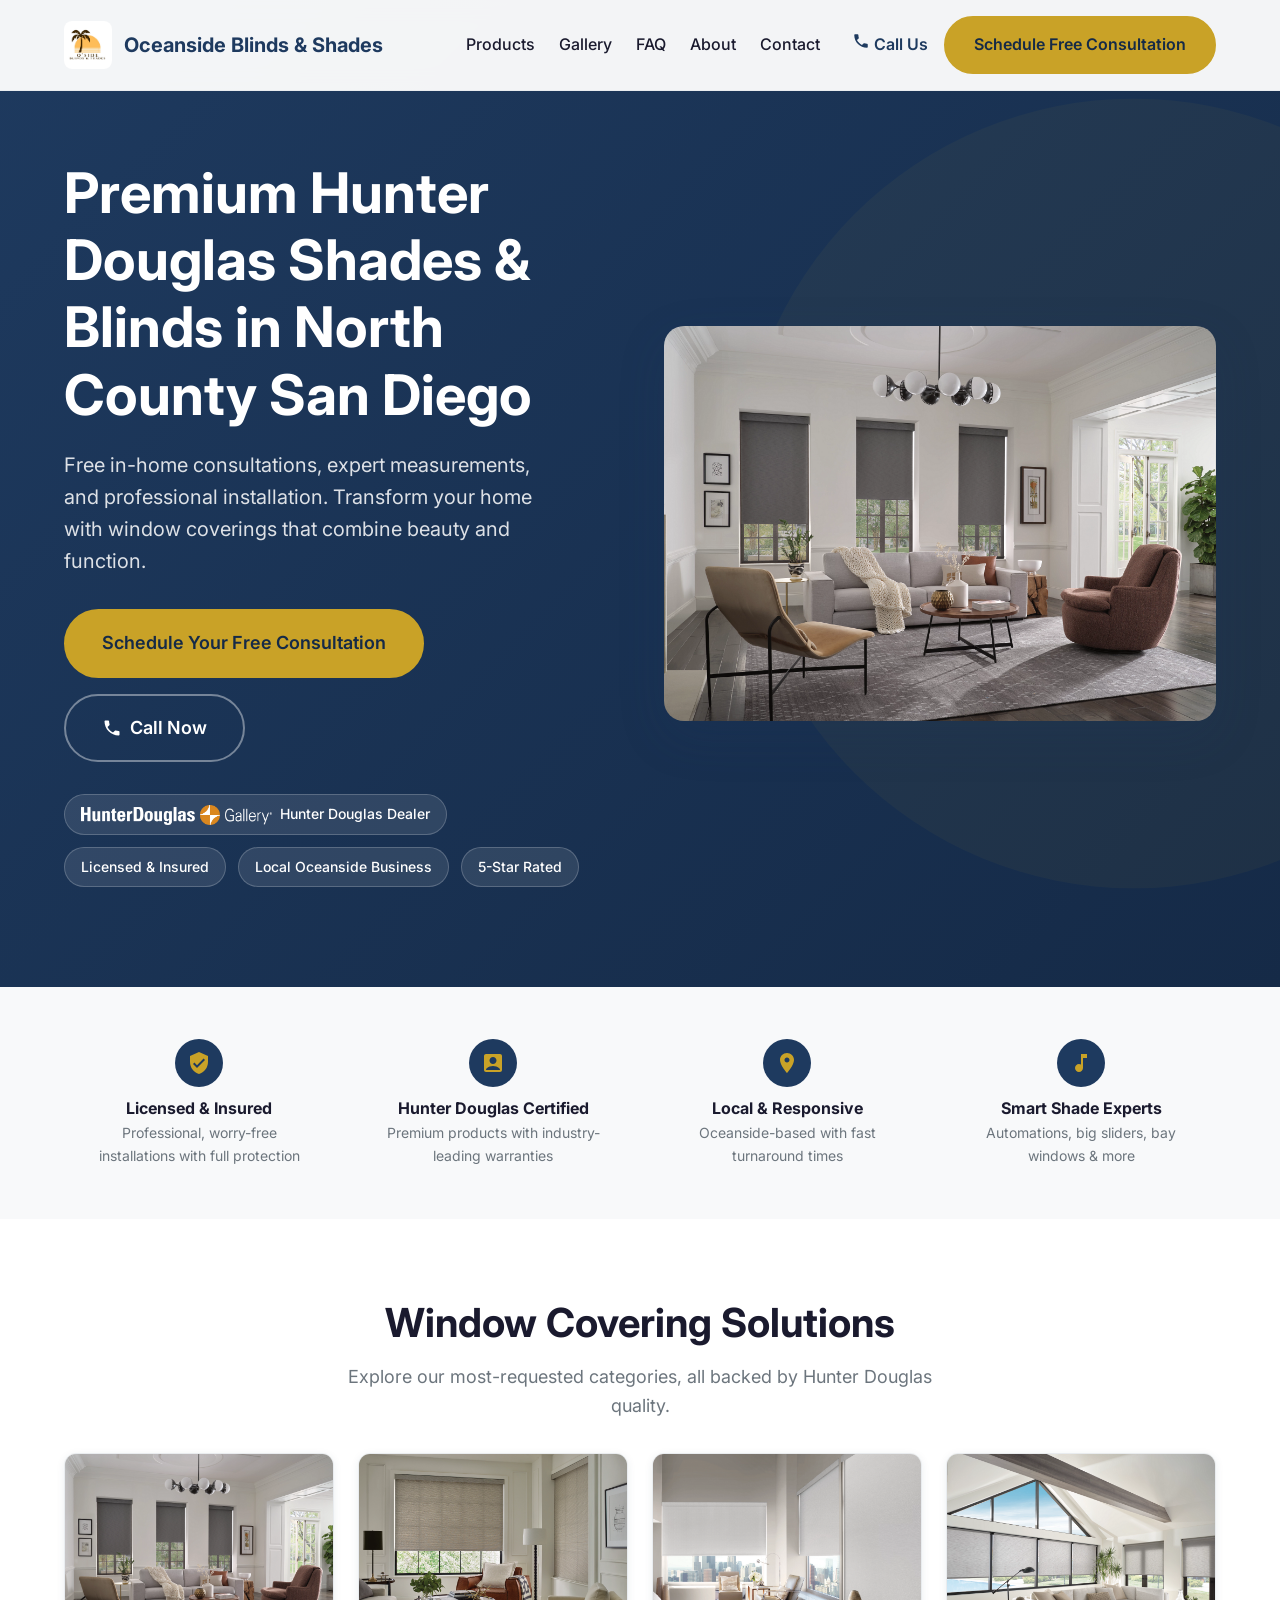
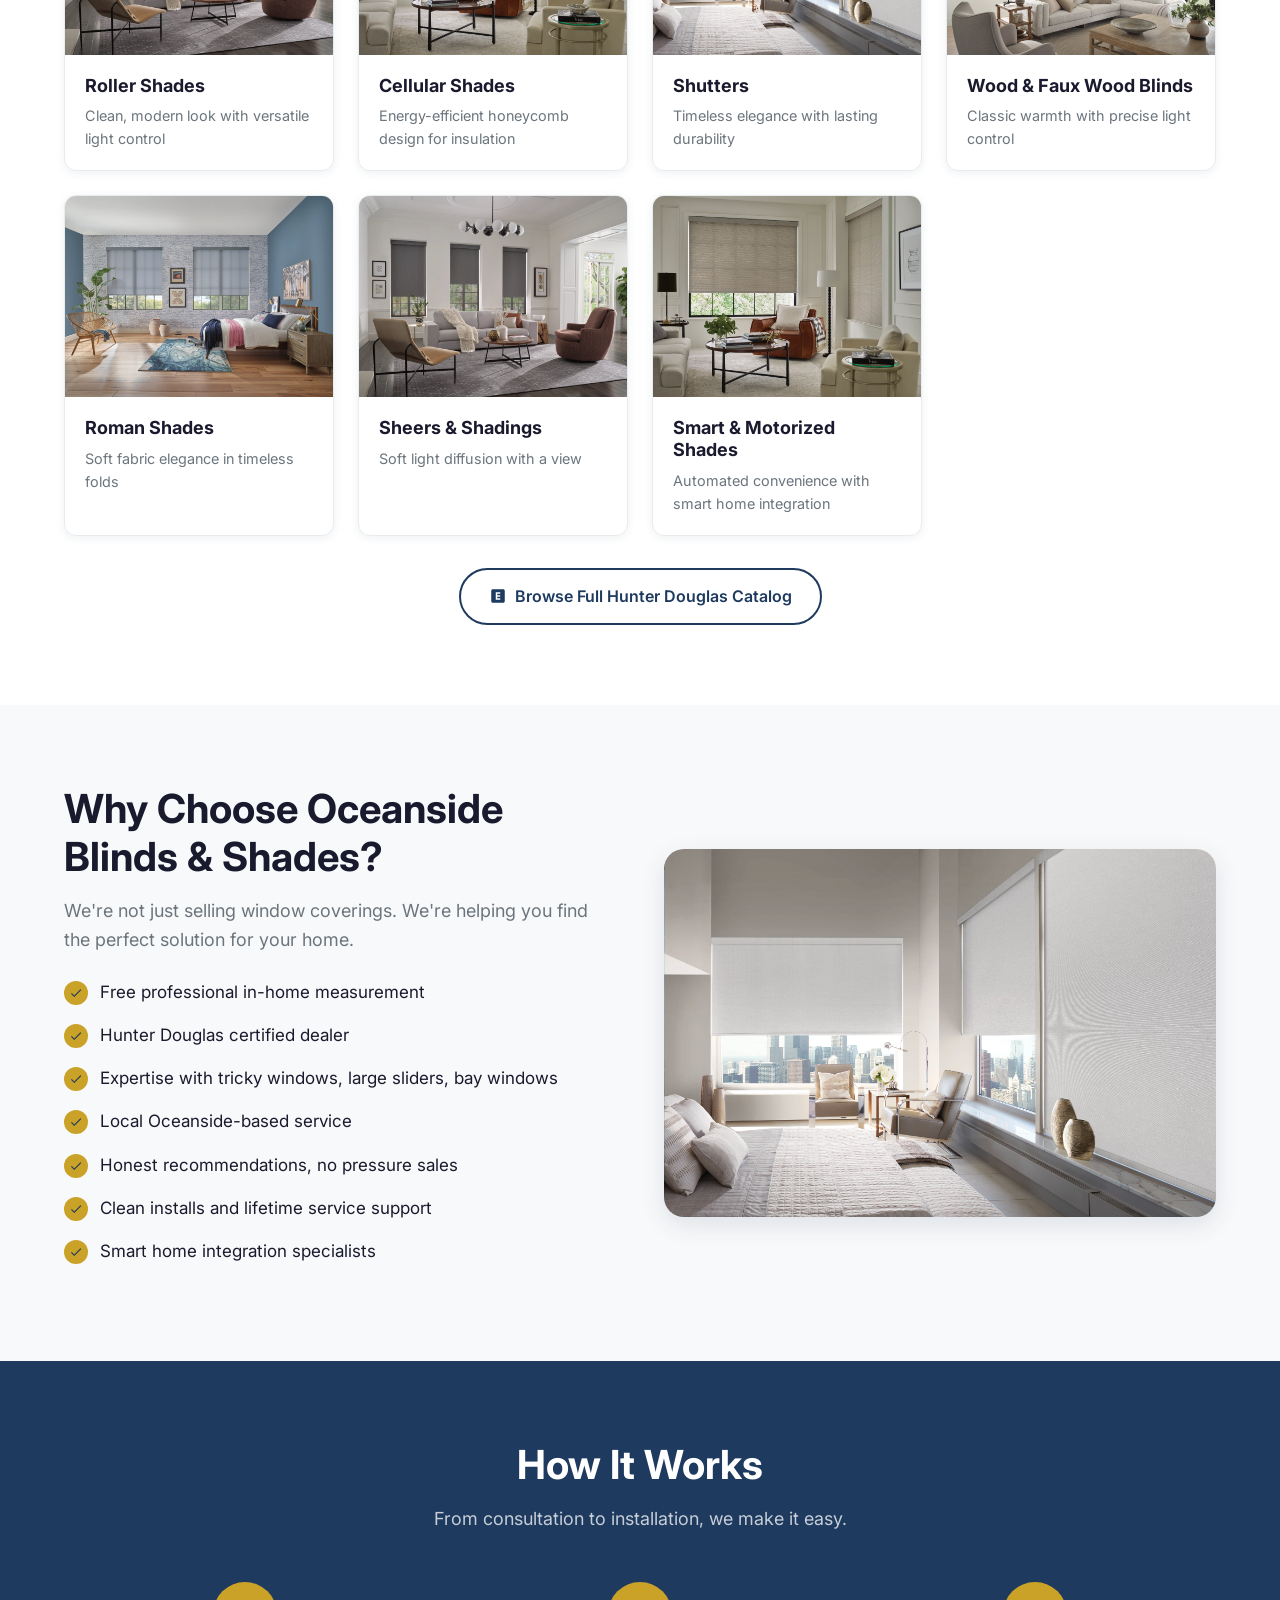
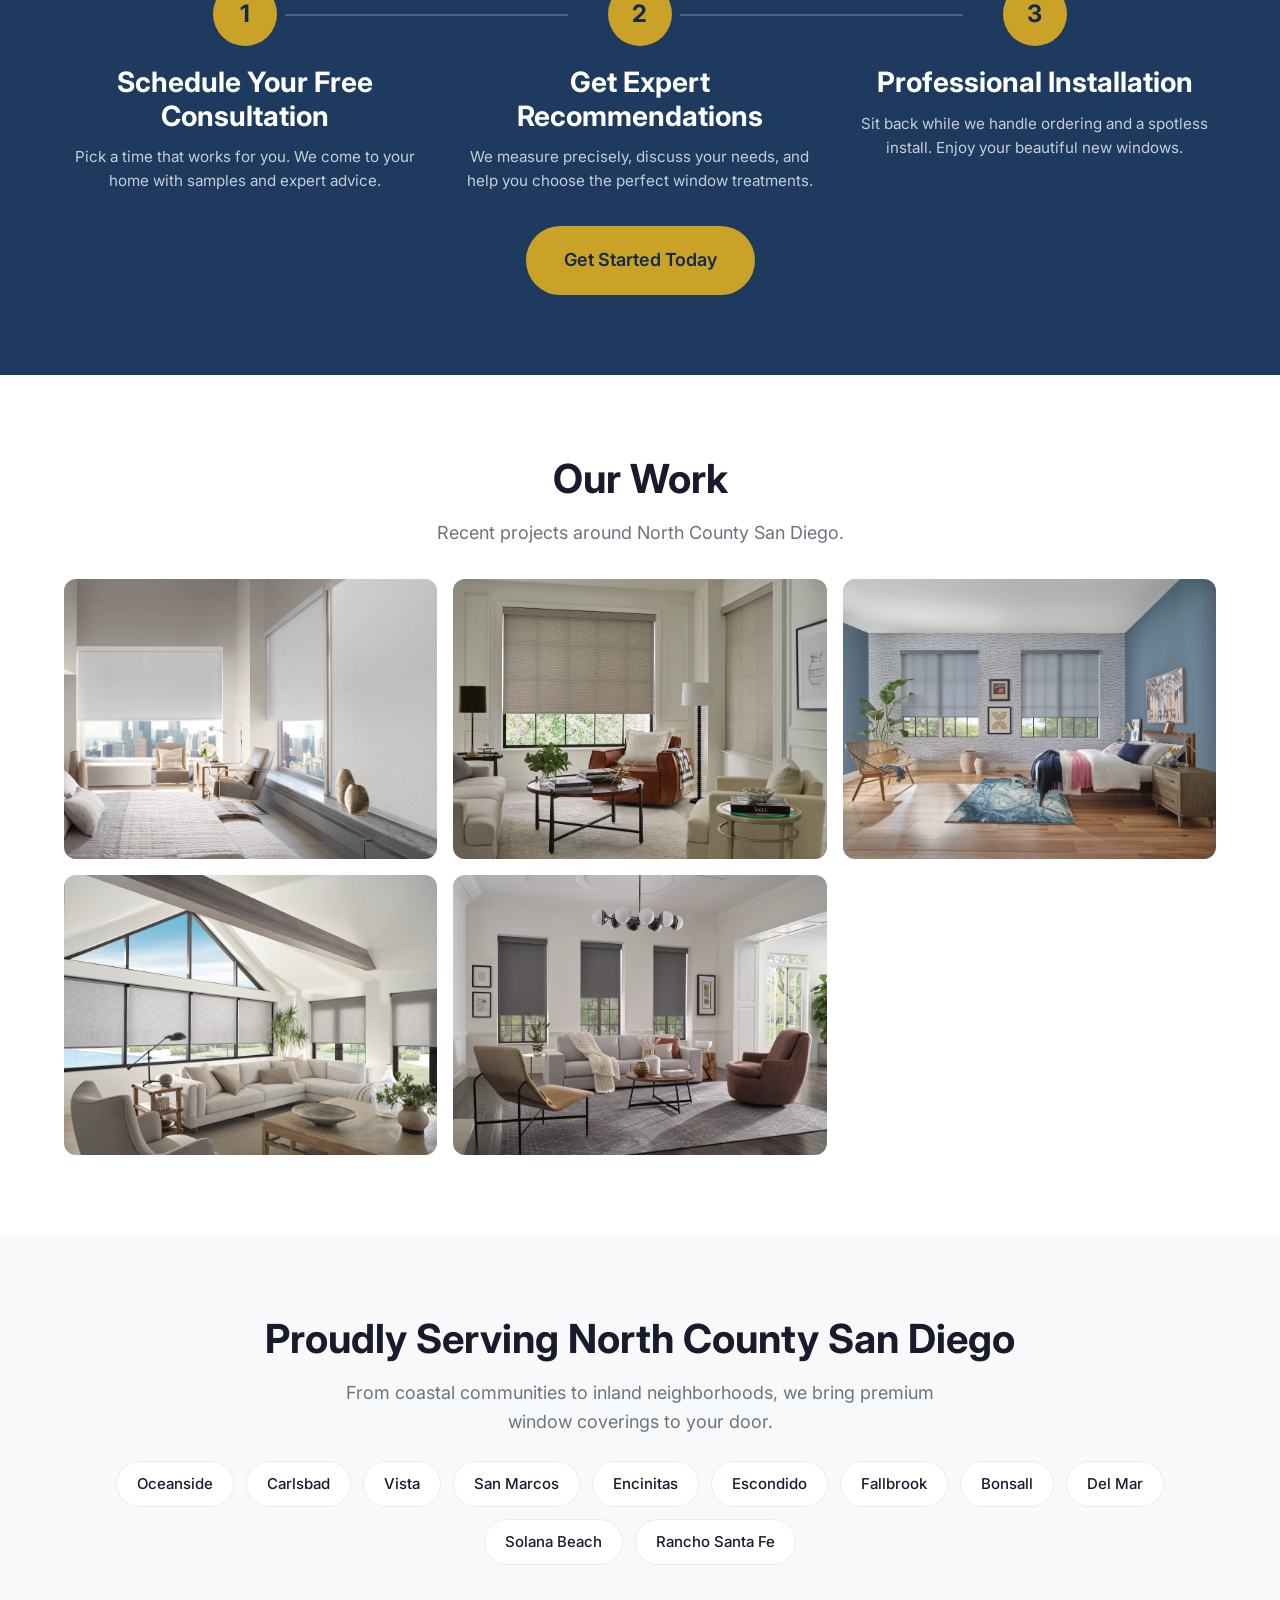
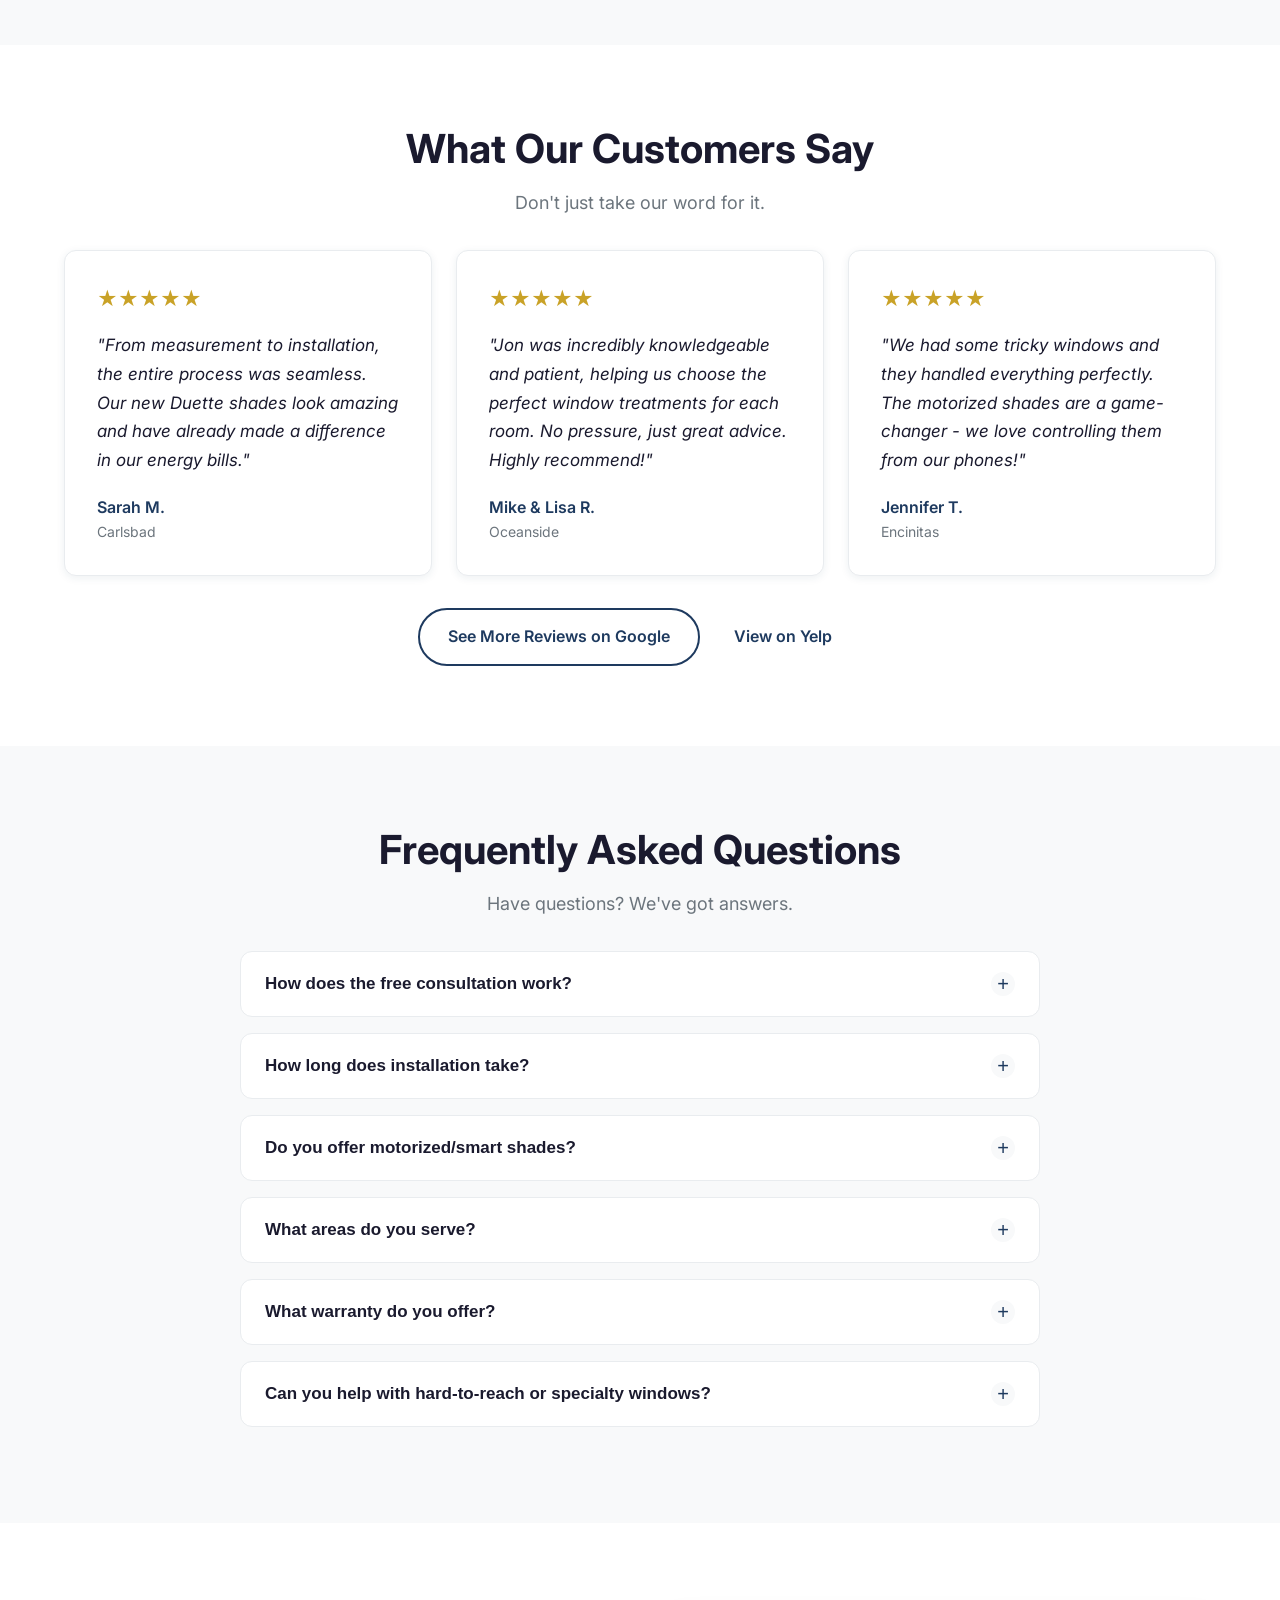
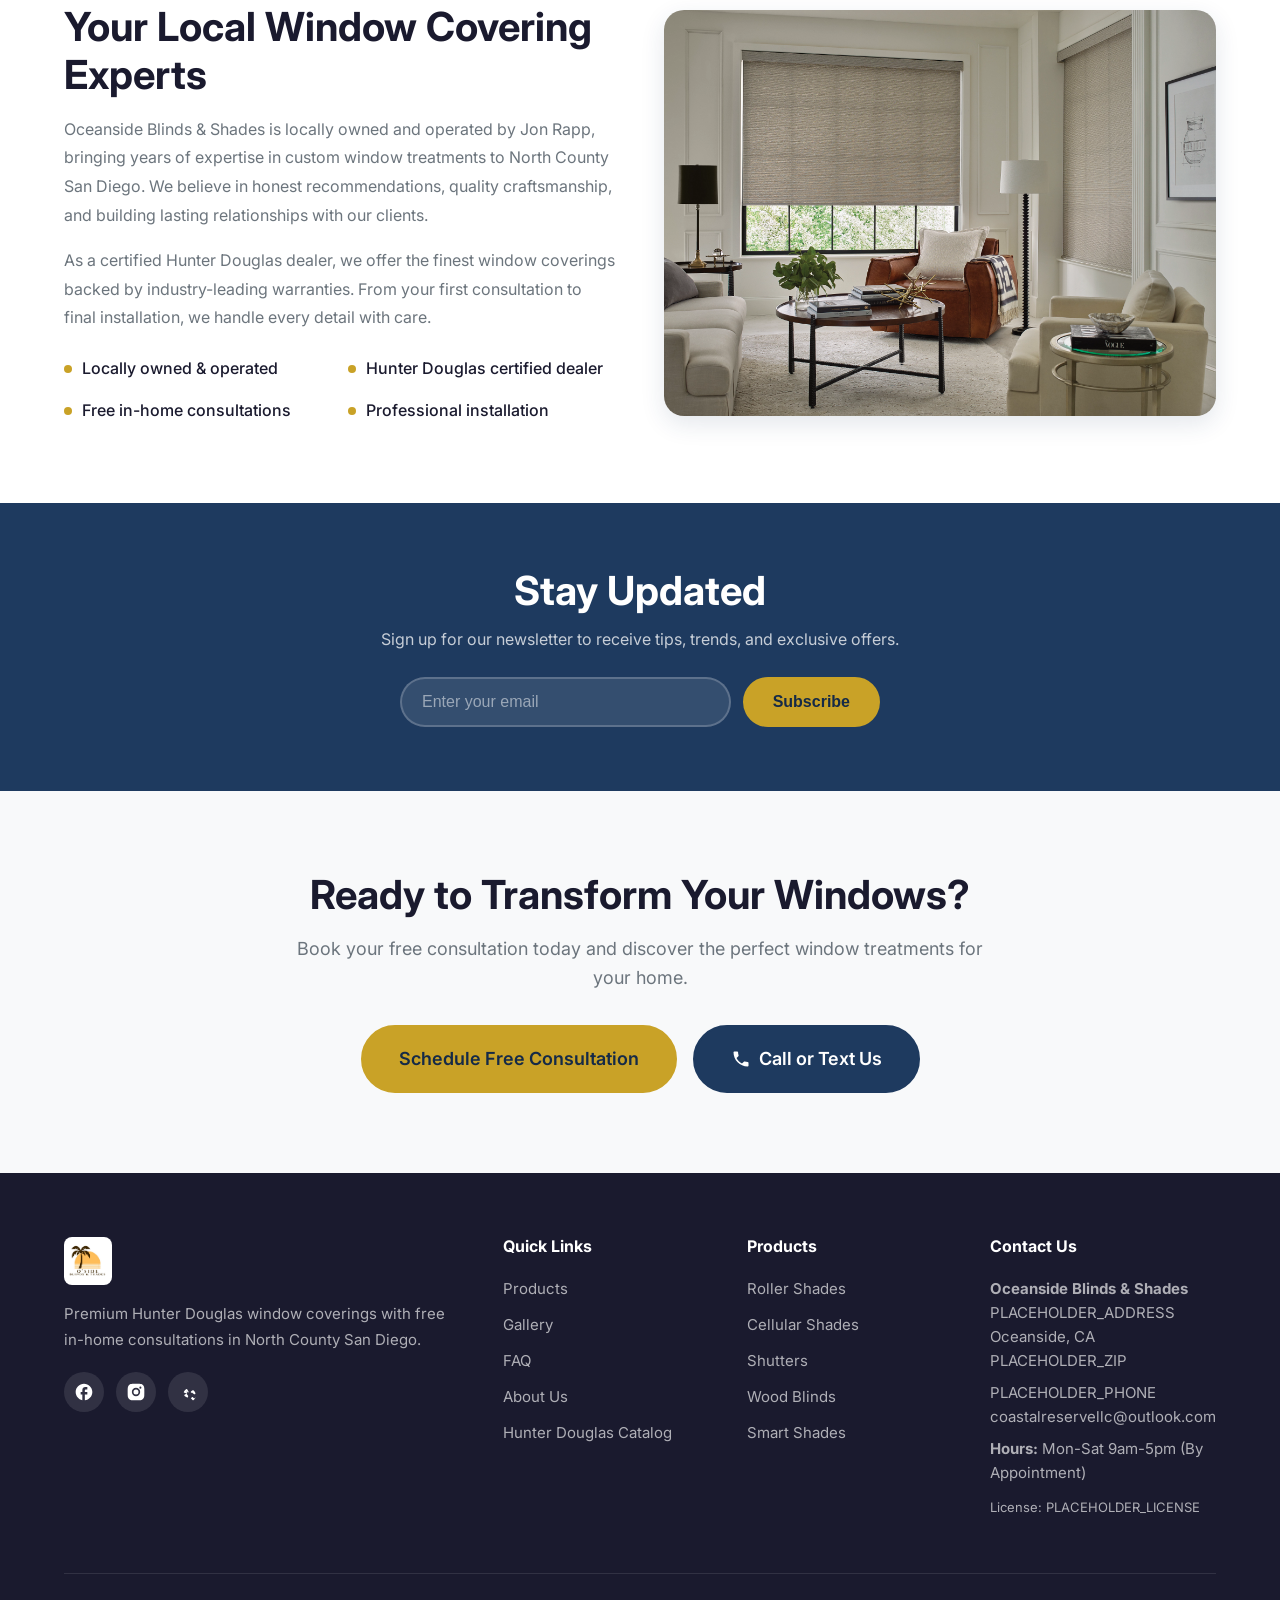
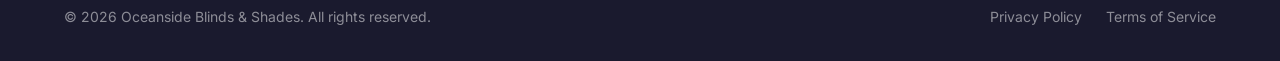
==== commit 5eae4a6f: "more changes" ====
--- a/index.html
+++ b/index.html
@@ -153,8 +153,8 @@
       </div>
 
       <div class="text-center mt-4">
-        <a href="https://www.hunterdouglas.com/window-treatment-catalog" target="_blank" rel="noopener" class="btn btn-outline">
-          <svg width="18" height="18" viewBox="0 0 24 24" fill="currentColor"><path d="M19 19H5V5h7V3H5c-1.11 0-2 .9-2 2v14c0 1.1.89 2 2 2h14c1.1 0 2-.9 2-2v-7h-2v7zM14 3v2h3.59l-9.83 9.83 1.41 1.41L19 6.41V10h2V3h-7z"/></svg>
+        <a href="catalog.html" class="btn btn-outline">
+          <svg width="18" height="18" viewBox="0 0 24 24" fill="currentColor"><path d="M19 3H5c-1.1 0-2 .9-2 2v14c0 1.1.9 2 2 2h14c1.1 0 2-.9 2-2V5c0-1.1-.9-2-2-2zm-4 6h-4v2h4v2h-4v2h4v2H9V7h6v2z"/></svg>
           Browse Full Hunter Douglas Catalog
         </a>
       </div>
@@ -388,7 +388,7 @@
           <a href="#gallery">Gallery</a>
           <a href="#faq">FAQ</a>
           <a href="#about">About Us</a>
-          <a href="https://www.hunterdouglas.com/window-treatment-catalog" target="_blank" rel="noopener">Hunter Douglas Catalog</a>
+          <a href="catalog.html">Hunter Douglas Catalog</a>
         </div>
 
         <div class="footer-links">
@@ -427,6 +427,76 @@
   </footer>
 
   <!-- ============================================
+       CONSULTATION MODAL
+       ============================================ -->
+  <div class="modal-overlay" id="consultationModal">
+    <div class="modal">
+      <button class="modal-close" id="modalClose" aria-label="Close">&times;</button>
+      <div class="modal-header">
+        <h2>Schedule Your Free Consultation</h2>
+        <p>Fill out the form below and we'll contact you to set up a convenient time.</p>
+      </div>
+      <form class="modal-form" id="consultationForm">
+        <div class="form-group">
+          <label for="consultName">Name *</label>
+          <input type="text" id="consultName" name="name" required placeholder="Your full name">
+        </div>
+        <div class="form-row">
+          <div class="form-group">
+            <label for="consultEmail">Email *</label>
+            <input type="email" id="consultEmail" name="email" required placeholder="you@example.com">
+          </div>
+          <div class="form-group">
+            <label for="consultPhone">Phone *</label>
+            <input type="tel" id="consultPhone" name="phone" required placeholder="(555) 555-5555">
+          </div>
+        </div>
+        <div class="form-row">
+          <div class="form-group">
+            <label for="consultAppointmentType">Appointment Type *</label>
+            <select id="consultAppointmentType" name="appointmentType" required>
+              <option value="">Select type...</option>
+              <option value="In-home estimate">In-home estimate</option>
+              <option value="Showroom appointment">Showroom appointment</option>
+            </select>
+          </div>
+          <div class="form-group">
+            <label for="consultPreferredDate">Preferred Date</label>
+            <input type="date" id="consultPreferredDate" name="preferredDate">
+          </div>
+        </div>
+        <div class="form-group">
+          <label for="consultHearAbout">How did you hear about us?</label>
+          <select id="consultHearAbout" name="hearAbout">
+            <option value="">Select...</option>
+            <option value="Google">Google</option>
+            <option value="Yelp">Yelp</option>
+            <option value="TV">TV</option>
+            <option value="Referral">Referral</option>
+            <option value="Other">Other</option>
+          </select>
+        </div>
+        <div class="form-group" id="hearAboutOtherGroup" style="display: none;">
+          <label for="consultHearAboutOther">Please specify</label>
+          <input type="text" id="consultHearAboutOther" name="hearAboutOther" placeholder="How did you find us?">
+        </div>
+        <div class="form-group">
+          <label for="consultMessage">Tell us about your project</label>
+          <textarea id="consultMessage" name="message" rows="3" placeholder="Number of windows, type of rooms, any specific needs..."></textarea>
+        </div>
+        <button type="submit" class="btn btn-primary btn-lg" style="width: 100%;">Request Consultation</button>
+        <p class="form-note">We'll respond within 24 hours to schedule your free in-home consultation.</p>
+      </form>
+      <div class="modal-success" id="modalSuccess" style="display: none;">
+        <div class="success-icon">&#10003;</div>
+        <h3>Thank You!</h3>
+        <p>We've received your request and will contact you within 24 hours to schedule your free consultation.</p>
+        <button class="btn btn-primary" id="modalSuccessClose">Close</button>
+      </div>
+    </div>
+  </div>
+
+  <!-- ============================================
        MOBILE STICKY CTA
        ============================================ -->
   <div class="mobile-cta">
@@ -446,14 +516,31 @@
   <!-- ============================================
        SCRIPTS
        ============================================ -->
-  <script src="config.js"></script>
   <script>
+    // ============================================
+    // GLOBAL CONFIG
+    // ============================================
+    let CONFIG = {};
+
     // ============================================
     // HELPER FUNCTIONS
     // ============================================
     const tel = (number) => `tel:${number.replace(/[^+\d]/g, '')}`;
     const sms = (number) => `sms:${number.replace(/[^+\d]/g, '')}`;
     const mailto = (email) => `mailto:${email}`;
+
+    // ============================================
+    // LOAD CONFIG FROM JSON
+    // ============================================
+    async function loadConfig() {
+      try {
+        const response = await fetch('config.json');
+        CONFIG = await response.json();
+        applyConfig();
+      } catch (error) {
+        console.error('Error loading config:', error);
+      }
+    }
 
     // ============================================
     // APPLY CONFIG
@@ -486,11 +573,17 @@
         if (el && CONFIG.smsPhone) el.href = sms(CONFIG.smsPhone);
       });
 
-      // Schedule/Calendly links
+      // Schedule buttons - open modal
       const scheduleLinks = ['headerCta', 'heroCta', 'howItWorksCta', 'finalCta', 'mobileSchedule'];
       scheduleLinks.forEach(id => {
         const el = document.getElementById(id);
-        if (el && CONFIG.calendlyUrl) el.href = CONFIG.calendlyUrl;
+        if (el) {
+          el.href = '#';
+          el.addEventListener('click', (e) => {
+            e.preventDefault();
+            openConsultationModal();
+          });
+        }
       });
 
       // Email
@@ -655,7 +748,7 @@
     }
 
     // ============================================
-    // EMAIL FORM (FORMSPREE)
+    // EMAIL FORM (GOOGLE APPS SCRIPT)
     // ============================================
     function setupEmailForm() {
       const form = document.getElementById('emailForm');
@@ -663,44 +756,150 @@
 
       if (!form) return;
 
-      // Set Formspree action if configured
-      if (CONFIG.formspreeId && CONFIG.formspreeId !== 'PLACEHOLDER_FORMSPREE') {
-        form.action = `https://formspree.io/f/${CONFIG.formspreeId}`;
-      }
-
       form.addEventListener('submit', async function(e) {
         e.preventDefault();
 
-        if (!CONFIG.formspreeId || CONFIG.formspreeId === 'PLACEHOLDER_FORMSPREE') {
+        if (!CONFIG.googleScriptUrl || CONFIG.googleScriptUrl === 'PLACEHOLDER_GOOGLE_SCRIPT_URL') {
           message.textContent = 'Email signup coming soon!';
           message.style.display = 'block';
           message.style.color = 'rgba(255,255,255,0.75)';
           return;
         }
 
-        const formData = new FormData(form);
+        const email = form.querySelector('input[name="email"]').value;
+        const submitBtn = form.querySelector('button[type="submit"]');
+        const originalText = submitBtn.textContent;
+        submitBtn.textContent = 'Sending...';
+        submitBtn.disabled = true;
 
         try {
-          const response = await fetch(form.action, {
+          const response = await fetch(CONFIG.googleScriptUrl, {
             method: 'POST',
-            body: formData,
-            headers: { 'Accept': 'application/json' }
+            mode: 'no-cors',
+            headers: { 'Content-Type': 'application/json' },
+            body: JSON.stringify({
+              type: 'newsletter',
+              email: email,
+              timestamp: new Date().toISOString()
+            })
           });
 
-          if (response.ok) {
-            message.textContent = 'Thanks for subscribing!';
-            message.style.color = '#22c55e';
-            form.reset();
-          } else {
-            message.textContent = 'Oops! Something went wrong. Please try again.';
-            message.style.color = '#ef4444';
-          }
+          // With no-cors, we can't read the response, but if no error thrown, assume success
+          message.textContent = 'Thanks for subscribing!';
+          message.style.color = '#22c55e';
+          form.reset();
         } catch (error) {
           message.textContent = 'Oops! Something went wrong. Please try again.';
           message.style.color = '#ef4444';
         }
 
+        submitBtn.textContent = originalText;
+        submitBtn.disabled = false;
         message.style.display = 'block';
+      });
+    }
+
+    // ============================================
+    // CONSULTATION MODAL
+    // ============================================
+    function openConsultationModal() {
+      const modal = document.getElementById('consultationModal');
+      const form = document.getElementById('consultationForm');
+      const success = document.getElementById('modalSuccess');
+
+      // Reset to form view
+      form.style.display = 'block';
+      success.style.display = 'none';
+      form.reset();
+
+      modal.classList.add('active');
+      document.body.style.overflow = 'hidden';
+    }
+
+    function closeConsultationModal() {
+      const modal = document.getElementById('consultationModal');
+      modal.classList.remove('active');
+      document.body.style.overflow = '';
+    }
+
+    function setupConsultationModal() {
+      const modal = document.getElementById('consultationModal');
+      const closeBtn = document.getElementById('modalClose');
+      const successCloseBtn = document.getElementById('modalSuccessClose');
+      const form = document.getElementById('consultationForm');
+      const success = document.getElementById('modalSuccess');
+      const hearAboutSelect = document.getElementById('consultHearAbout');
+      const hearAboutOtherGroup = document.getElementById('hearAboutOtherGroup');
+
+      // Show/hide "Other" text field based on dropdown selection
+      hearAboutSelect.addEventListener('change', function() {
+        if (this.value === 'Other') {
+          hearAboutOtherGroup.style.display = 'block';
+        } else {
+          hearAboutOtherGroup.style.display = 'none';
+          document.getElementById('consultHearAboutOther').value = '';
+        }
+      });
+
+      // Close button
+      closeBtn.addEventListener('click', closeConsultationModal);
+      successCloseBtn.addEventListener('click', closeConsultationModal);
+
+      // Click outside to close
+      modal.addEventListener('click', (e) => {
+        if (e.target === modal) closeConsultationModal();
+      });
+
+      // Escape key to close
+      document.addEventListener('keydown', (e) => {
+        if (e.key === 'Escape' && modal.classList.contains('active')) {
+          closeConsultationModal();
+        }
+      });
+
+      // Form submission
+      form.addEventListener('submit', async (e) => {
+        e.preventDefault();
+
+        const submitBtn = form.querySelector('button[type="submit"]');
+        const originalText = submitBtn.textContent;
+        submitBtn.textContent = 'Sending...';
+        submitBtn.disabled = true;
+
+        const hearAbout = form.querySelector('#consultHearAbout').value;
+        const hearAboutOther = form.querySelector('#consultHearAboutOther').value;
+
+        const formData = {
+          type: 'estimate',
+          name: form.querySelector('#consultName').value,
+          email: form.querySelector('#consultEmail').value,
+          phone: form.querySelector('#consultPhone').value,
+          appointmentType: form.querySelector('#consultAppointmentType').value,
+          preferredDate: form.querySelector('#consultPreferredDate').value,
+          hearAbout: hearAbout === 'Other' && hearAboutOther ? `Other: ${hearAboutOther}` : hearAbout,
+          message: form.querySelector('#consultMessage').value,
+          timestamp: new Date().toISOString()
+        };
+
+        try {
+          if (CONFIG.googleScriptUrl && CONFIG.googleScriptUrl !== 'PLACEHOLDER_GOOGLE_SCRIPT_URL') {
+            await fetch(CONFIG.googleScriptUrl, {
+              method: 'POST',
+              mode: 'no-cors',
+              headers: { 'Content-Type': 'application/json' },
+              body: JSON.stringify(formData)
+            });
+          }
+
+          // Show success message
+          form.style.display = 'none';
+          success.style.display = 'block';
+        } catch (error) {
+          alert('Something went wrong. Please try again or call us directly.');
+        }
+
+        submitBtn.textContent = originalText;
+        submitBtn.disabled = false;
       });
     }
 
@@ -781,9 +980,10 @@
     // INIT
     // ============================================
     document.addEventListener('DOMContentLoaded', () => {
-      applyConfig();
+      loadConfig();
       setupHeaderScroll();
       setupSmoothScroll();
+      setupConsultationModal();
     });
   </script>
 </body>
--- a/styles.css
+++ b/styles.css
@@ -1353,3 +1353,180 @@
 .fade-in {
   animation: fadeIn 0.6s ease forwards;
 }
+
+/* ============================================
+   MODAL
+   ============================================ */
+.modal-overlay {
+  position: fixed;
+  top: 0;
+  left: 0;
+  right: 0;
+  bottom: 0;
+  background: rgba(0, 0, 0, 0.6);
+  backdrop-filter: blur(4px);
+  z-index: 2000;
+  display: none;
+  align-items: center;
+  justify-content: center;
+  padding: 20px;
+  opacity: 0;
+  transition: opacity 0.3s ease;
+}
+
+.modal-overlay.active {
+  display: flex;
+  opacity: 1;
+}
+
+.modal {
+  background: var(--bg);
+  border-radius: var(--radius-lg);
+  max-width: 500px;
+  width: 100%;
+  max-height: 90vh;
+  overflow-y: auto;
+  position: relative;
+  box-shadow: var(--shadow-lg);
+  transform: translateY(20px);
+  transition: transform 0.3s ease;
+}
+
+.modal-overlay.active .modal {
+  transform: translateY(0);
+}
+
+.modal-close {
+  position: absolute;
+  top: 16px;
+  right: 16px;
+  width: 36px;
+  height: 36px;
+  border: none;
+  background: var(--bg-alt);
+  border-radius: 50%;
+  font-size: 24px;
+  cursor: pointer;
+  display: flex;
+  align-items: center;
+  justify-content: center;
+  color: var(--muted);
+  transition: var(--transition);
+  line-height: 1;
+}
+
+.modal-close:hover {
+  background: var(--primary);
+  color: var(--text-light);
+}
+
+.modal-header {
+  padding: 32px 32px 0;
+  text-align: center;
+}
+
+.modal-header h2 {
+  margin-bottom: 8px;
+  font-size: 1.5rem;
+}
+
+.modal-header p {
+  color: var(--muted);
+  font-size: 0.9375rem;
+}
+
+.modal-form {
+  padding: 24px 32px 32px;
+}
+
+.modal-form .form-row {
+  display: grid;
+  grid-template-columns: 1fr 1fr;
+  gap: 16px;
+}
+
+.modal-form .form-group {
+  margin-bottom: 16px;
+}
+
+.modal-form .form-group label {
+  font-size: 0.875rem;
+  margin-bottom: 6px;
+}
+
+.modal-form .form-group input,
+.modal-form .form-group textarea,
+.modal-form .form-group select {
+  padding: 12px 14px;
+  font-size: 0.9375rem;
+}
+
+.modal-form .form-group select {
+  width: 100%;
+  background-color: var(--bg);
+  border: 1px solid var(--border);
+  border-radius: var(--radius-sm);
+  cursor: pointer;
+  appearance: none;
+  background-image: url("data:image/svg+xml,%3Csvg xmlns='http://www.w3.org/2000/svg' width='12' height='12' viewBox='0 0 12 12'%3E%3Cpath fill='%236c757d' d='M6 8L1 3h10z'/%3E%3C/svg%3E");
+  background-repeat: no-repeat;
+  background-position: right 14px center;
+  padding-right: 36px;
+}
+
+.modal-form .form-group select:focus {
+  outline: none;
+  border-color: var(--accent);
+  box-shadow: 0 0 0 3px rgba(201, 162, 39, 0.1);
+}
+
+.modal-form .form-group input[type="date"] {
+  cursor: pointer;
+}
+
+.form-note {
+  text-align: center;
+  font-size: 0.8125rem;
+  color: var(--muted);
+  margin-top: 16px;
+  margin-bottom: 0;
+}
+
+.modal-success {
+  padding: 48px 32px;
+  text-align: center;
+}
+
+.success-icon {
+  width: 64px;
+  height: 64px;
+  background: #22c55e;
+  color: white;
+  border-radius: 50%;
+  display: flex;
+  align-items: center;
+  justify-content: center;
+  font-size: 32px;
+  margin: 0 auto 20px;
+}
+
+.modal-success h3 {
+  margin-bottom: 12px;
+}
+
+.modal-success p {
+  color: var(--muted);
+  margin-bottom: 24px;
+}
+
+@media (max-width: 540px) {
+  .modal-form .form-row {
+    grid-template-columns: 1fr;
+  }
+
+  .modal-header,
+  .modal-form {
+    padding-left: 20px;
+    padding-right: 20px;
+  }
+}
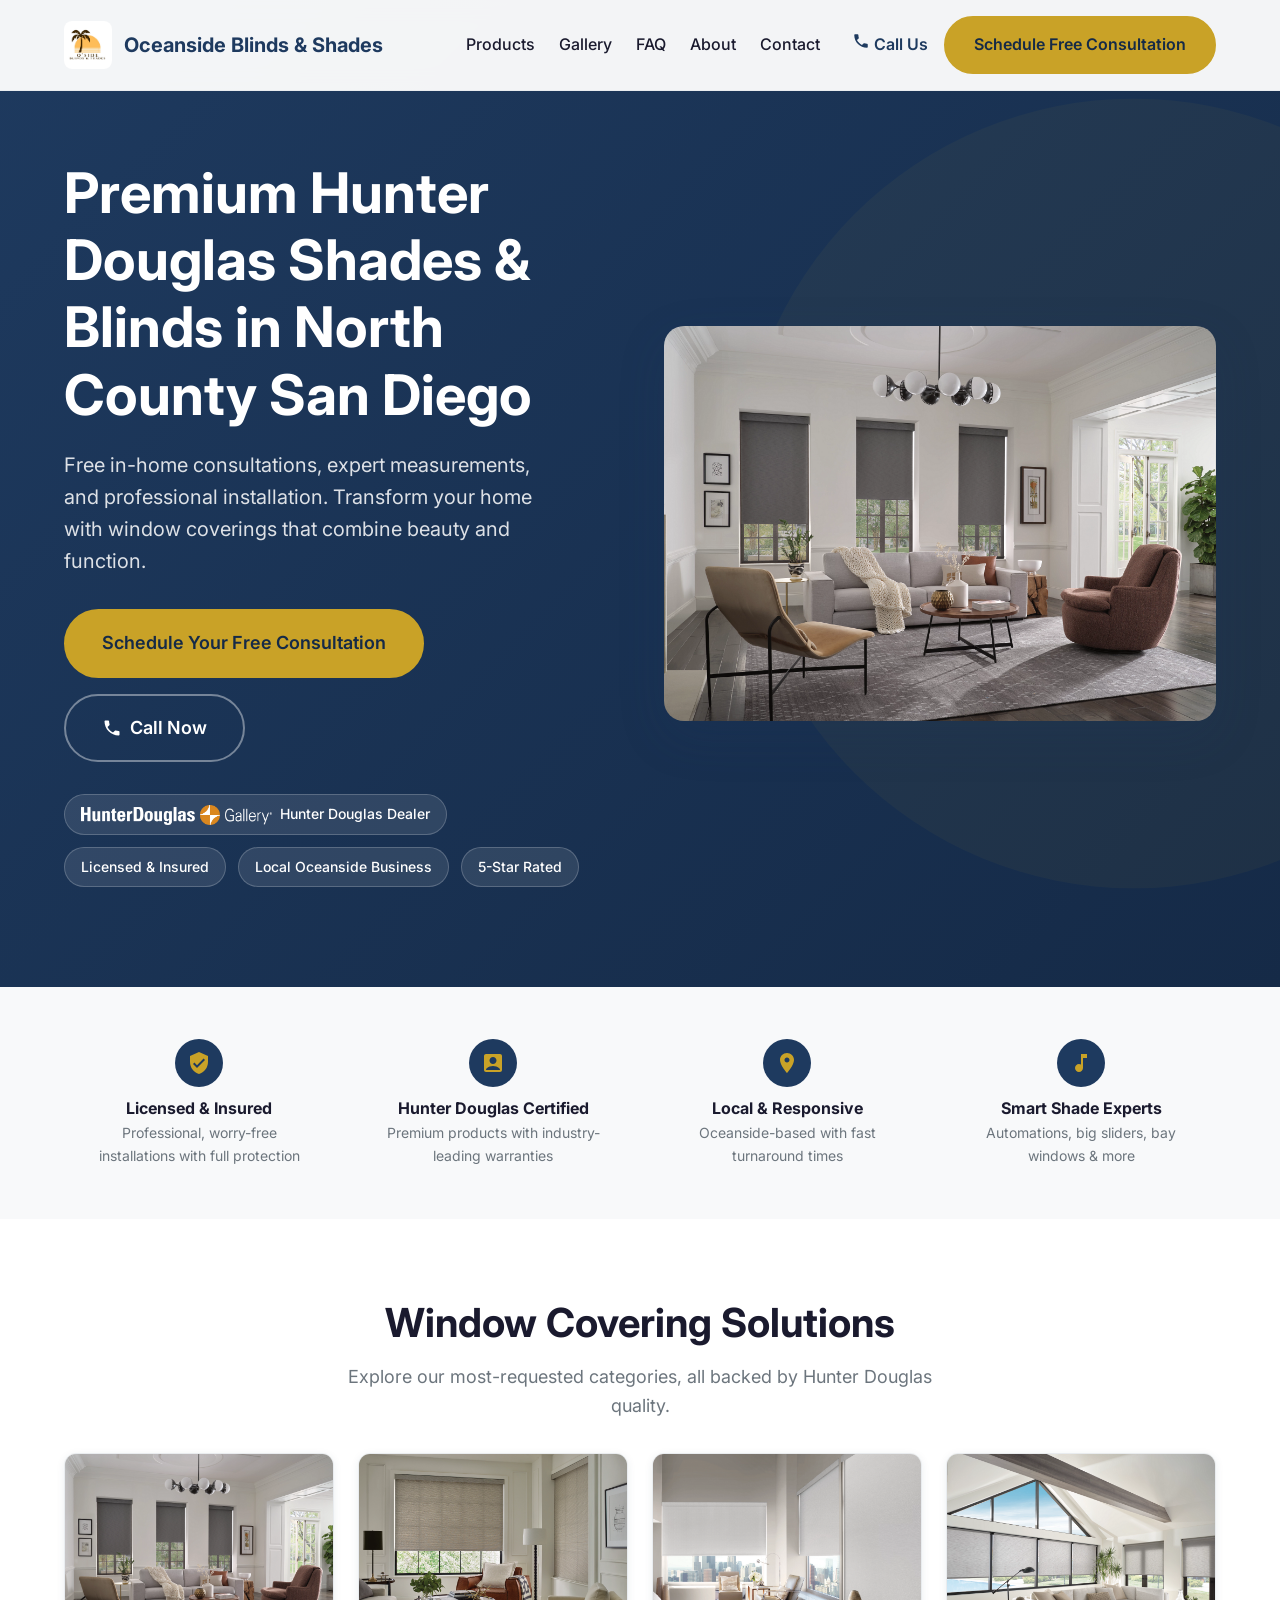
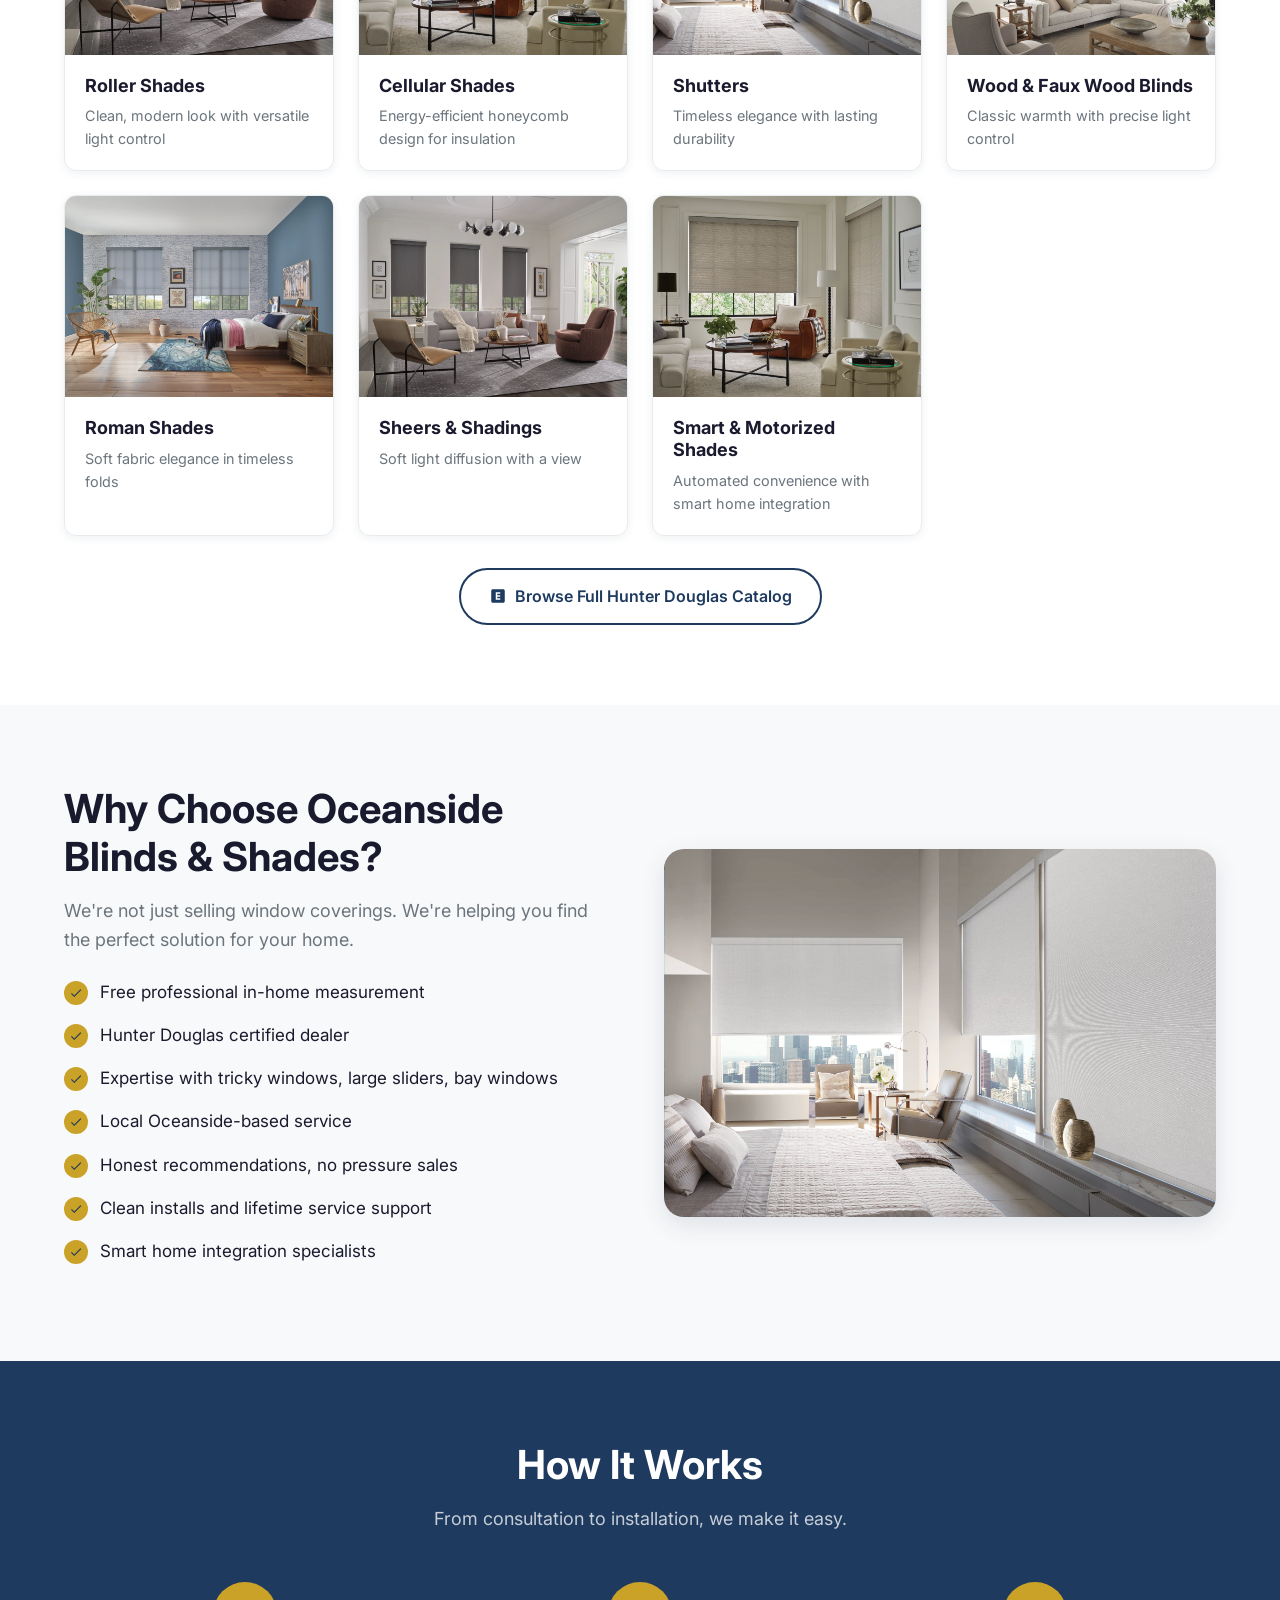
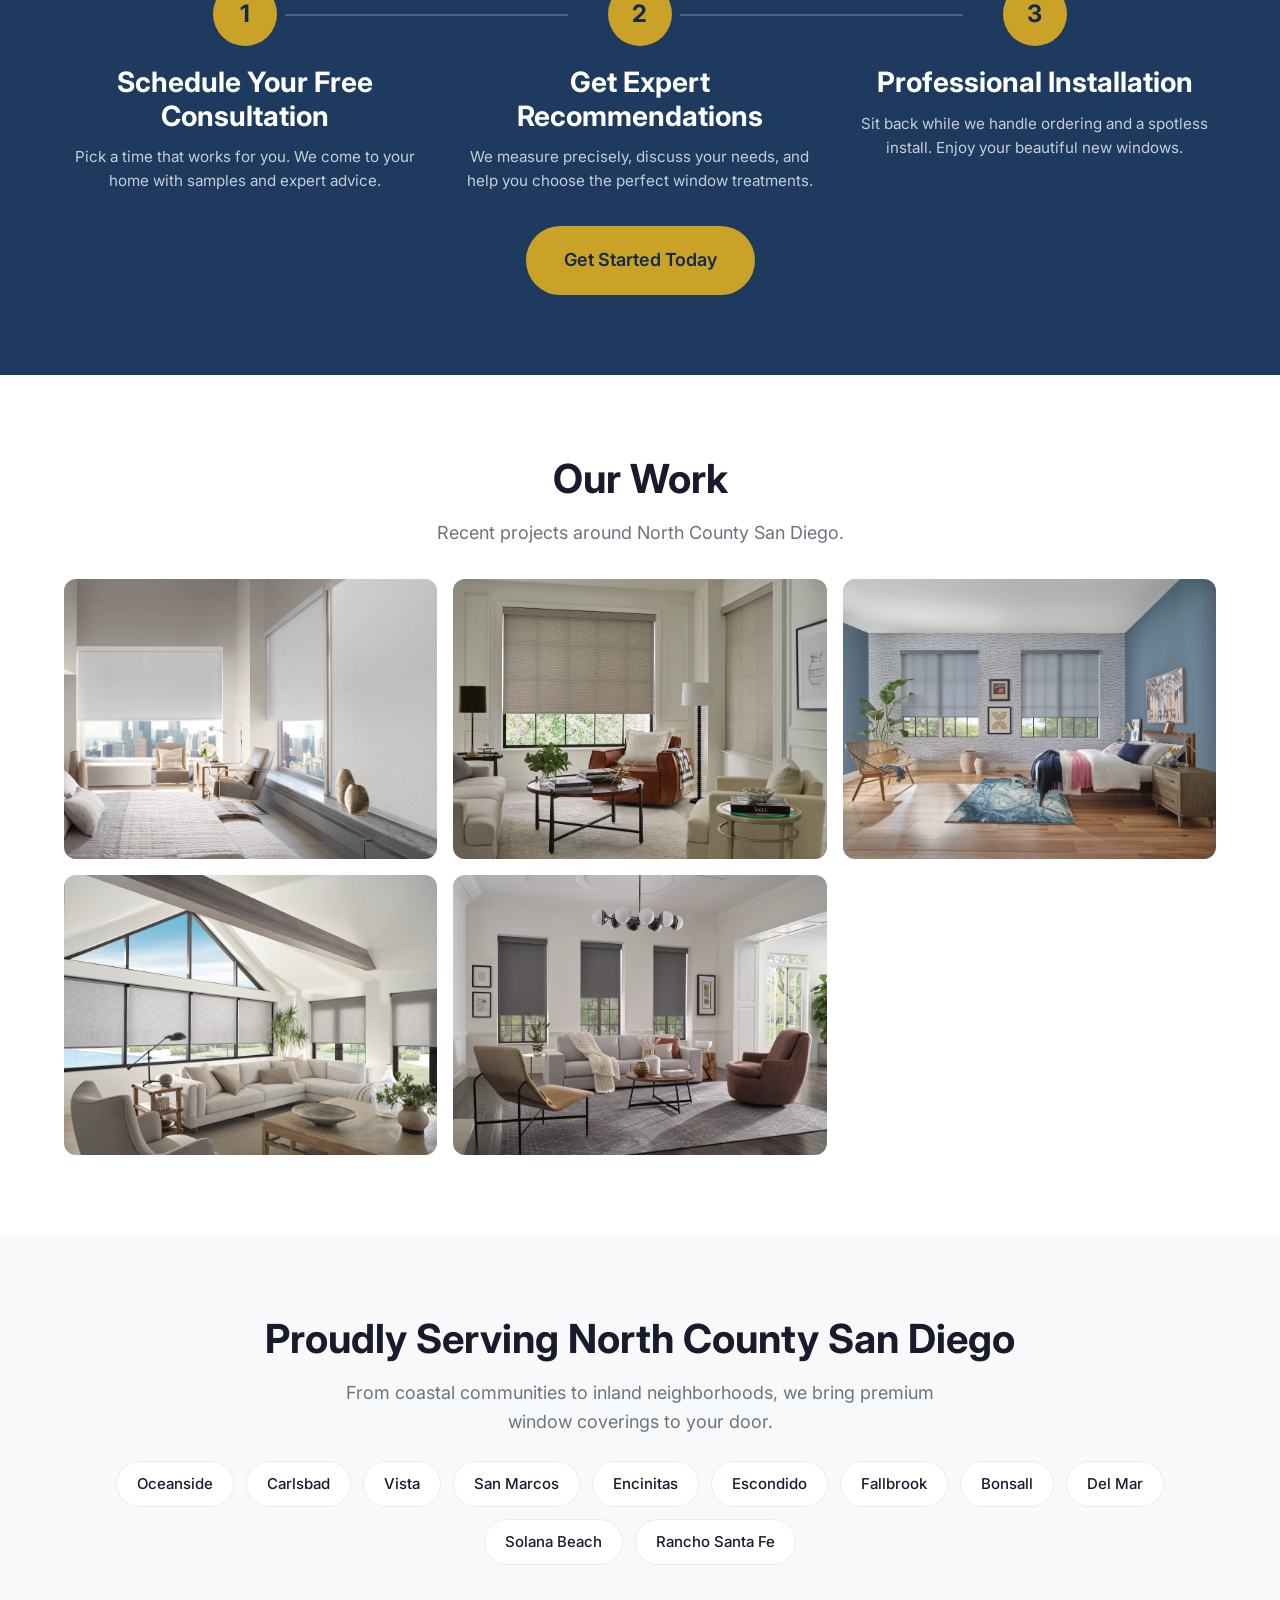
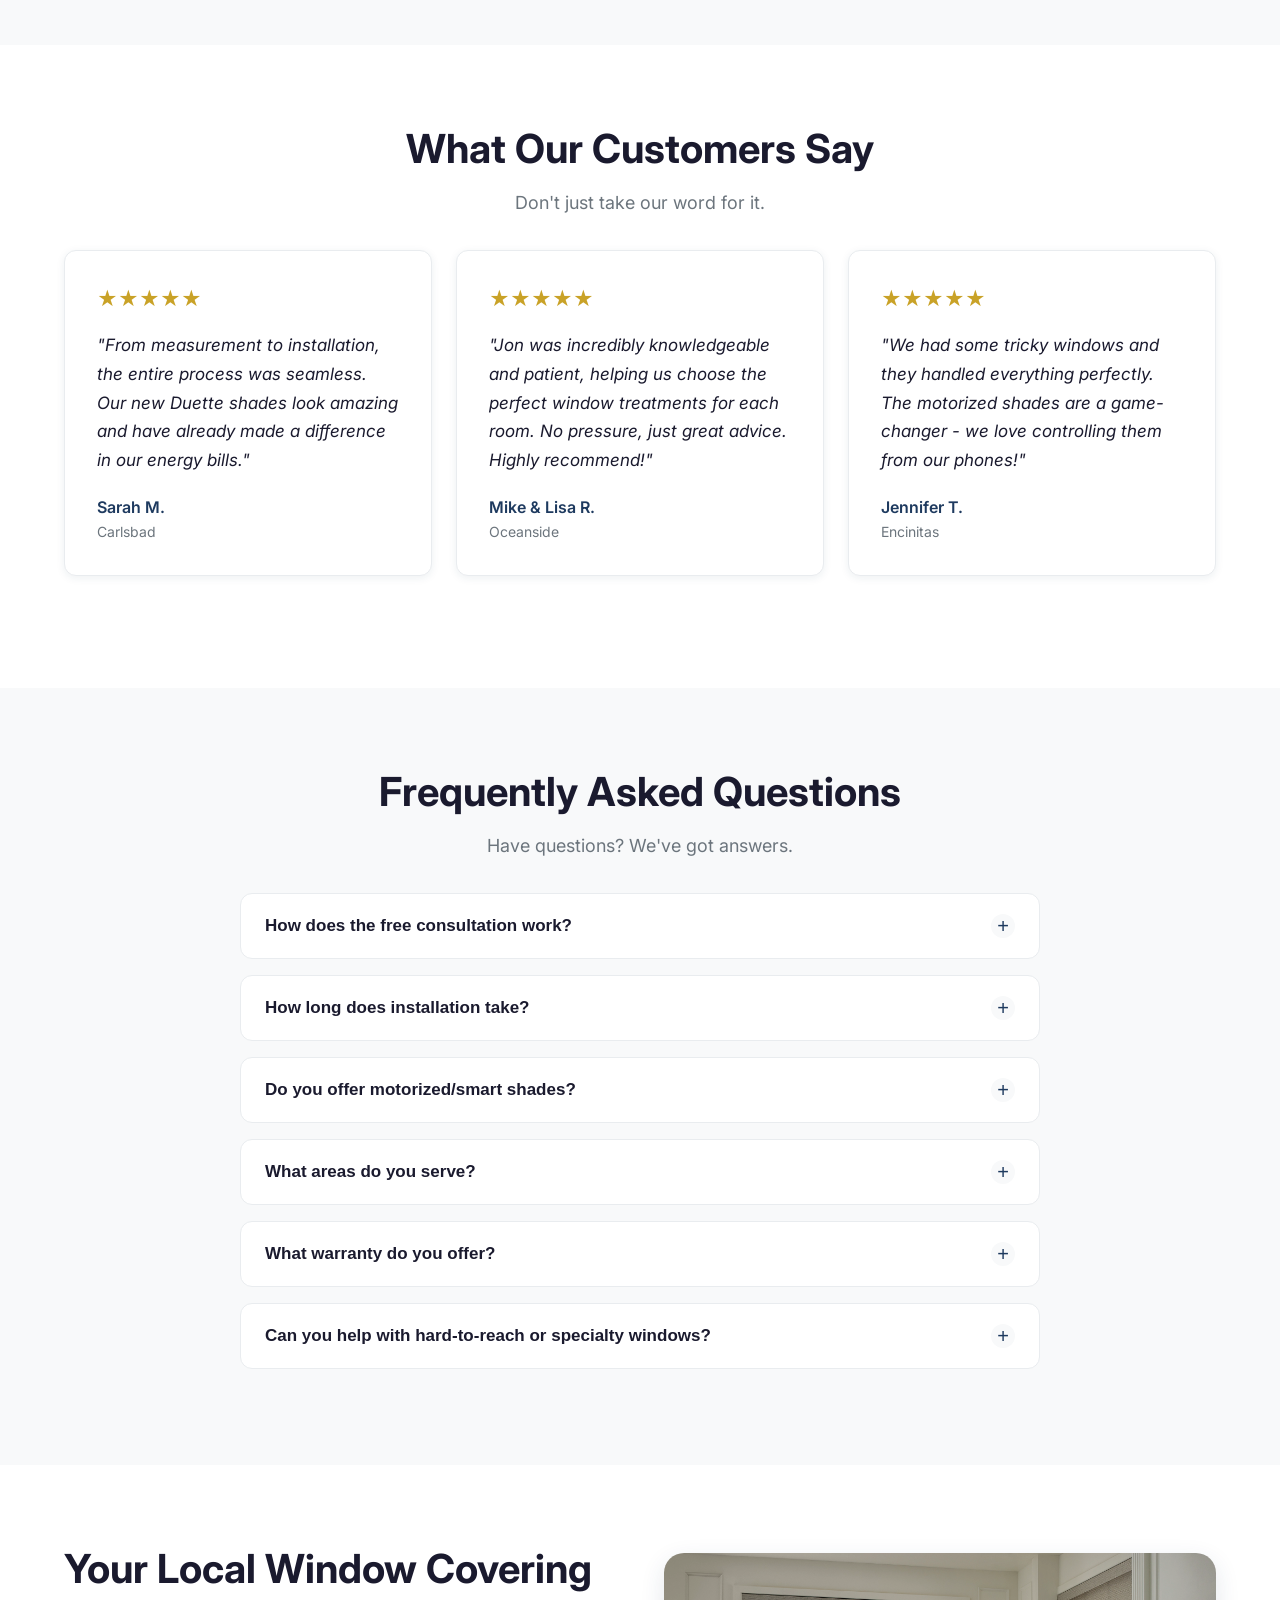
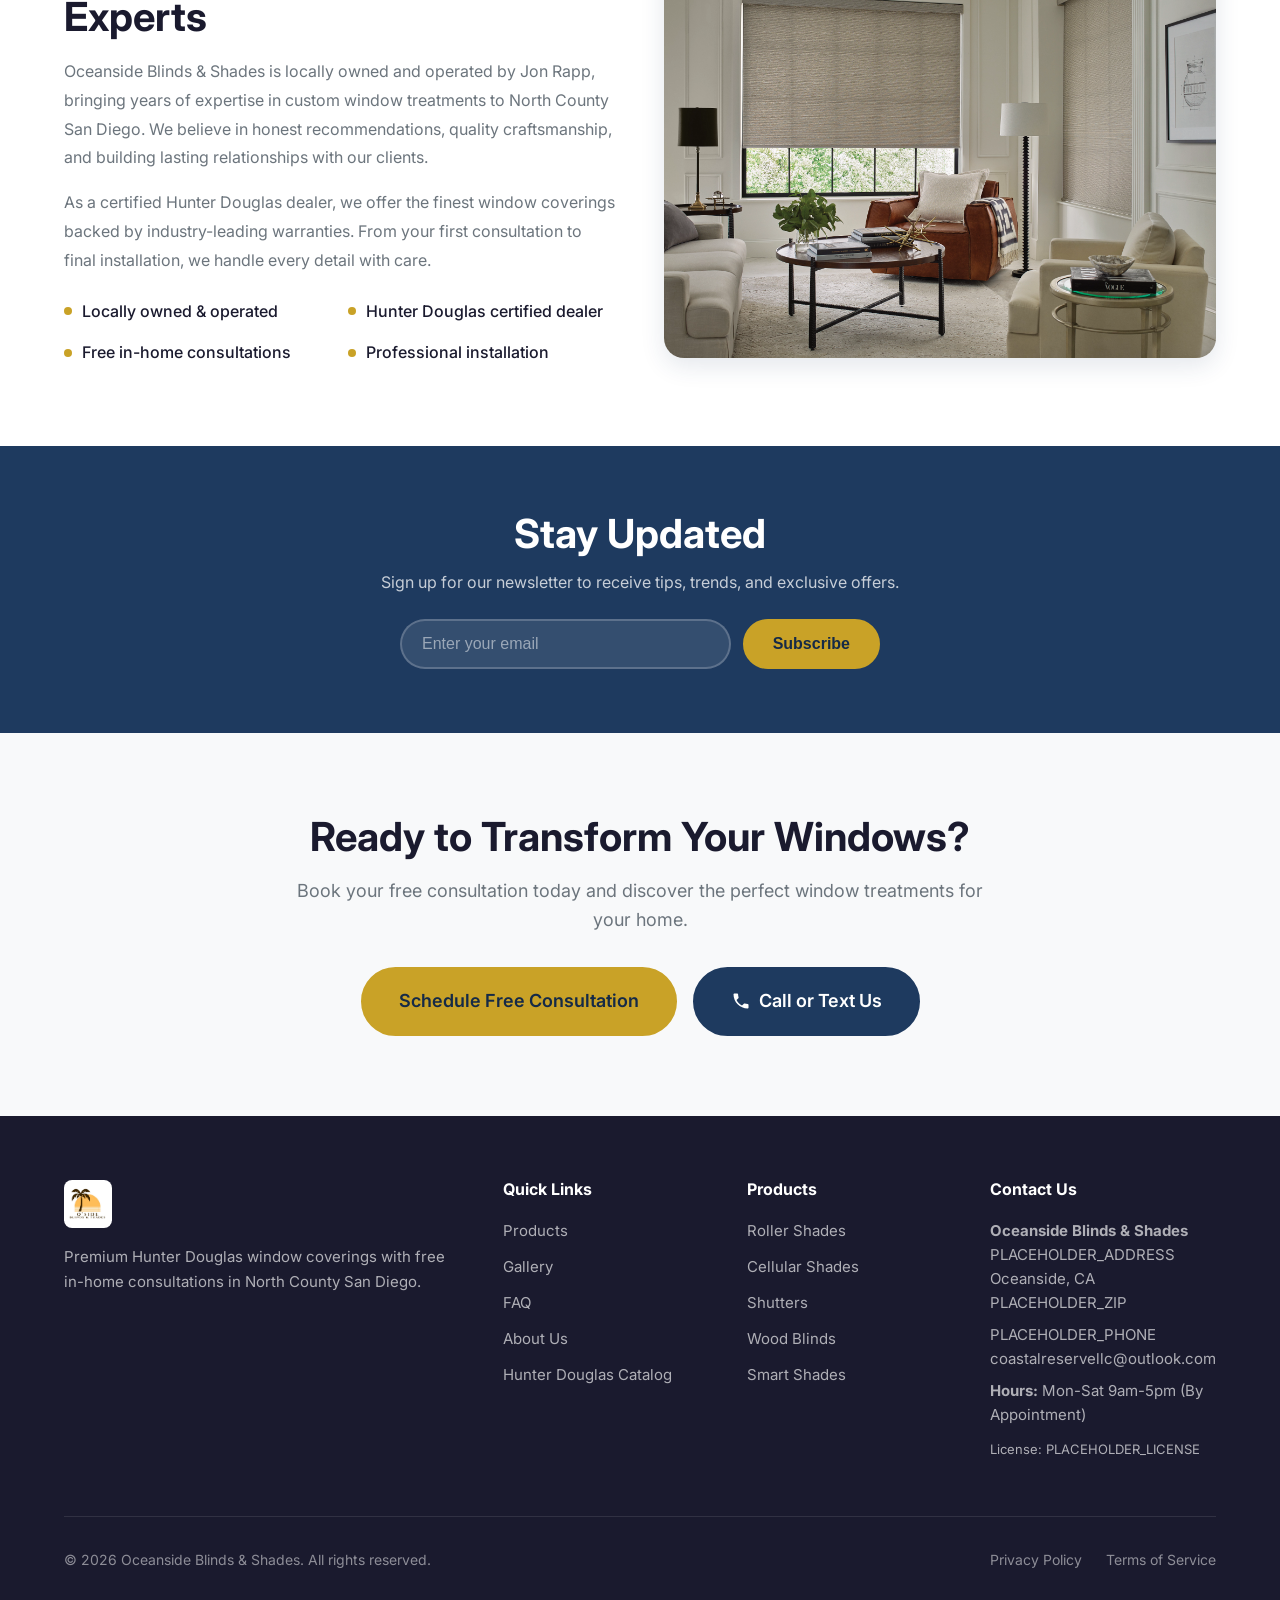
==== commit 76679428: "Ok" ====
--- a/index.html
+++ b/index.html
@@ -370,14 +370,17 @@
           <p id="footerTagline">Premium Hunter Douglas window coverings with free in-home consultations in North County San Diego.</p>
 
           <div class="footer-social">
-            <a href="#" id="footerFacebook" target="_blank" rel="noopener" aria-label="Facebook">
+            <a href="#" id="footerFacebook" target="_blank" rel="noopener" class="social-link" style="display: none;">
               <svg width="20" height="20" viewBox="0 0 24 24" fill="currentColor"><path d="M22 12c0-5.52-4.48-10-10-10S2 6.48 2 12c0 4.84 3.44 8.87 8 9.8V15H8v-3h2V9.5C10 7.57 11.57 6 13.5 6H16v3h-2c-.55 0-1 .45-1 1v2h3v3h-3v6.95c5.05-.5 9-4.76 9-9.95z"/></svg>
+              <span>Facebook</span>
             </a>
-            <a href="#" id="footerInstagram" target="_blank" rel="noopener" aria-label="Instagram">
+            <a href="#" id="footerInstagram" target="_blank" rel="noopener" class="social-link" style="display: none;">
               <svg width="20" height="20" viewBox="0 0 24 24" fill="currentColor"><path d="M12 2c2.717 0 3.056.01 4.122.06 1.065.05 1.79.217 2.428.465.66.254 1.216.598 1.772 1.153.509.5.902 1.105 1.153 1.772.247.637.415 1.363.465 2.428.047 1.066.06 1.405.06 4.122 0 2.717-.01 3.056-.06 4.122-.05 1.065-.218 1.79-.465 2.428a4.883 4.883 0 01-1.153 1.772c-.5.508-1.105.902-1.772 1.153-.637.247-1.363.415-2.428.465-1.066.047-1.405.06-4.122.06-2.717 0-3.056-.01-4.122-.06-1.065-.05-1.79-.218-2.428-.465a4.89 4.89 0 01-1.772-1.153 4.904 4.904 0 01-1.153-1.772c-.248-.637-.415-1.363-.465-2.428C2.013 15.056 2 14.717 2 12c0-2.717.01-3.056.06-4.122.05-1.066.217-1.79.465-2.428a4.88 4.88 0 011.153-1.772A4.897 4.897 0 015.45 2.525c.638-.248 1.362-.415 2.428-.465C8.944 2.013 9.283 2 12 2zm0 5a5 5 0 100 10 5 5 0 000-10zm6.5-.25a1.25 1.25 0 10-2.5 0 1.25 1.25 0 002.5 0zM12 9a3 3 0 110 6 3 3 0 010-6z"/></svg>
+              <span>Instagram</span>
             </a>
-            <a href="#" id="footerYelp" target="_blank" rel="noopener" aria-label="Yelp">
-              <svg width="20" height="20" viewBox="0 0 24 24" fill="currentColor"><path d="M21.111 18.226c-.141.969-2.119 3.483-2.908 3.678-.205.051-.378.03-.529-.068-.116-.075-.594-.548-1.923-1.912l-.125-.127c-.236-.243-.237-.386-.008-.556l.073-.055c1.26-.964 1.503-1.058 1.503-1.058.263-.138.541-.103.748.091.205.193.859.876 1.212 1.269l.064.072c.197.22.287.516.247.812l-.354-.146zm-5.367-5.4c-.16-.097-.3-.249-.386-.434-.087-.189-.105-.397-.052-.597.053-.199.172-.372.342-.496l.048-.032c.128-.086.593-.39 1.935-1.238l.123-.079c.195-.125.432-.162.667-.104.709.177 2.401 2.615 2.503 3.569.037.304-.031.599-.193.837l-.035.047c-.164.222-.425.368-.719.407-.295.038-.595-.034-.845-.207l-.078-.054c-.257-.175-.693-.478-1.307-.911l-.086-.062c-.187-.134-.343-.299-.45-.489l-.467-.157zM12.142 17.2c0 .383.038.793-.181 1.015l-.055.051c-.165.15-.399.228-.646.217-.742-.034-3.14-1.457-3.541-2.109a.842.842 0 01-.117-.659c.05-.207.163-.385.326-.508l.04-.029.071-.053c.233-.171.639-.461 1.212-.868l.086-.061c.184-.133.407-.19.626-.158.22.032.417.142.555.311l.03.039c.112.14.556.704 1.336 1.696l.075.096c.127.164.183.375.183.579v.441zm-1.041-7.889c.185.056.342.177.446.344l.023.039c.075.121.408.68 1.004 1.682l.056.095c.102.168.132.373.084.566-.046.189-.159.35-.317.453-.16.105-.349.136-.535.091-.185-.044-.345-.158-.449-.317l-.024-.036c-.078-.118-.427-.661-1.047-1.63l-.06-.094a.708.708 0 01-.095-.568.7.7 0 01.314-.456l.041-.028c.154-.102.348-.141.535-.091l.024-.051zm-.836 4.457c-.044-.196-.12-.298-.261-.34l-.088-.02-.011-.003c-1.99-.454-2.383-.561-2.396-.565l-.012-.003a.716.716 0 01-.444-.344.743.743 0 01-.066-.562c.197-.917 2.318-3.266 3.14-3.472.262-.066.52.01.714.207l.037.039.052.057c.128.147.347.405.658.776l.044.052c.127.151.187.352.162.553-.025.203-.123.389-.275.521-.029.025-.273.234-.737.63l-.012.01-.075.065c-.143.122-.222.202-.224.212l-.006.017c-.005.017-.002.032.017.098l.003.013c.081.269.217.745.404 1.426l.026.094c.054.195.033.403-.058.58a.726.726 0 01-.443.367.696.696 0 01-.149.012z"/></svg>
+            <a href="#" id="footerYelp" target="_blank" rel="noopener" class="social-link" style="display: none;">
+              <svg width="20" height="20" viewBox="0 0 24 24" fill="currentColor"><path d="M12.271 2c-.334.003-1.53.062-2.152.168-1.354.233-2.073.694-2.073 1.317 0 .201.058.393.159.575l3.593 6.379c.206.364.67.525 1.073.372.403-.152.654-.532.579-.948l-.885-6.929c-.06-.476-.294-.758-.56-.838-.127-.038-.368-.1-.734-.096zm7.364 9.628c-.407-.032-.77.252-.87.634l-1.199 4.602c-.09.352.056.723.369.922.312.198.723.17 1.002-.072l3.312-2.921c.253-.223.371-.589.273-.94-.096-.343-.395-.613-.783-.685-.52-.095-1.486-.411-2.104-.54zm-1.25 7.783c-.172-.199-.424-.326-.704-.326-.15 0-.297.035-.431.101l-4.237 2.115c-.348.173-.539.532-.468.877.072.345.37.605.733.633l4.877.327c.294.019.572-.103.746-.329.174-.226.215-.52.114-.776-.151-.387-.412-1.14-.514-1.72-.037-.217-.038-.549-.117-.902zm-7.746-3.303c-.056-.394-.371-.708-.772-.77-.401-.062-.794.157-.965.535l-2.126 4.715c-.152.34-.079.738.185.997.263.259.669.322 1.002.147l3.901-2.065c.36-.19.544-.592.446-.975-.128-.503-.469-1.399-.637-1.887-.099-.287-.034-.697-.034-.697zm-4.096-6.167c-.319-.106-.676-.014-.903.234-.227.247-.283.6-.142.896l2.083 4.508c.16.345.526.554.908.513.382-.04.694-.313.77-.678l.75-3.62c.108-.521-.256-.997-.768-1.08-.603-.097-1.896-.488-2.698-.773z"/></svg>
+              <span>Yelp</span>
             </a>
           </div>
         </div>
@@ -573,7 +576,270 @@
         if (el && CONFIG.smsPhone) el.href = sms(CONFIG.smsPhone);
       });
 
-      // Schedule buttons - open modal
+      // Email
+      if (CONFIG.email && CONFIG.email !== 'PLACEHOLDER_EMAIL') {
+        document.getElementById('footerEmailLink').textContent = CONFIG.email;
+        document.getElementById('footerEmailLink').href = mailto(CONFIG.email);
+      }
+
+      // Address
+      if (CONFIG.showroom) {
+        document.getElementById('footerStreetAddress').textContent = CONFIG.showroom.address;
+        document.getElementById('footerCityStateZip').textContent = `${CONFIG.showroom.city}, ${CONFIG.showroom.state} ${CONFIG.showroom.zip}`;
+        document.getElementById('footerHours').innerHTML = `<strong>Hours:</strong> ${CONFIG.showroom.hours}${CONFIG.showroom.byAppointment ? ' (By Appointment)' : ''}`;
+      }
+
+      // License
+      if (CONFIG.licenseNumber && CONFIG.licenseNumber !== 'PLACEHOLDER_LICENSE') {
+        document.getElementById('footerLicense').textContent = `License: ${CONFIG.licenseNumber}`;
+      }
+
+      // Social links - hidden by default, show only if valid URL provided
+      const isValidUrl = (val) => val && !val.includes('PLACEHOLDER');
+
+      const footerFacebook = document.getElementById('footerFacebook');
+      if (isValidUrl(CONFIG.social?.facebook)) {
+        footerFacebook.style.display = 'flex';
+        footerFacebook.href = CONFIG.social.facebook;
+      }
+
+      const footerInstagram = document.getElementById('footerInstagram');
+      if (isValidUrl(CONFIG.social?.instagram)) {
+        footerInstagram.style.display = 'flex';
+        footerInstagram.href = CONFIG.social.instagram;
+      }
+
+      const footerYelp = document.getElementById('footerYelp');
+      const yelpReviewsLink = document.getElementById('yelpReviewsLink');
+      if (isValidUrl(CONFIG.yelpUrl)) {
+        footerYelp.style.display = 'flex';
+        footerYelp.href = CONFIG.yelpUrl;
+        if (yelpReviewsLink) yelpReviewsLink.href = CONFIG.yelpUrl;
+      } else {
+        if (yelpReviewsLink) yelpReviewsLink.style.display = 'none';
+      }
+
+      const googleReviewsLink = document.getElementById('googleReviewsLink');
+      if (isValidUrl(CONFIG.googleBusinessUrl)) {
+        if (googleReviewsLink) googleReviewsLink.href = CONFIG.googleBusinessUrl;
+      } else {
+        if (googleReviewsLink) googleReviewsLink.style.display = 'none';
+      }
+
+      // Products
+      renderProducts();
+
+      // Service Areas
+      renderServiceAreas();
+
+      // Reviews
+      renderReviews();
+
+      // FAQ
+      renderFAQ();
+
+      // About highlights
+      renderAboutHighlights();
+
+      // Gallery
+      renderGallery();
+
+      // Email form (Formspree)
+      setupEmailForm();
+
+      // Inject LocalBusiness schema
+      injectSchema();
+    }
+
+    // ============================================
+    // RENDER FUNCTIONS
+    // ============================================
+    function renderProducts() {
+      const grid = document.getElementById('productGrid');
+      if (!grid || !CONFIG.products) return;
+
+      grid.innerHTML = CONFIG.products.map(p => `
+        <a href="products/${p.id}.html" class="product-card">
+          <div class="product-image">
+            <img src="${p.image}" alt="${p.title}" loading="lazy">
+          </div>
+          <div class="product-content">
+            <h3>${p.title}</h3>
+            <p>${p.shortDesc}</p>
+          </div>
+        </a>
+      `).join('');
+    }
+
+    function renderServiceAreas() {
+      const container = document.getElementById('serviceAreaChips');
+      if (!container || !CONFIG.serviceAreas) return;
+
+      container.innerHTML = CONFIG.serviceAreas.map(area =>
+        `<span class="chip">${area}</span>`
+      ).join('');
+    }
+
+    function renderReviews() {
+      const grid = document.getElementById('reviewsGrid');
+      if (!grid || !CONFIG.testimonials) return;
+
+      grid.innerHTML = CONFIG.testimonials.map(t => `
+        <div class="review-card">
+          <div class="review-stars">&#9733;&#9733;&#9733;&#9733;&#9733;</div>
+          <p class="review-text">"${t.quote}"</p>
+          <p class="review-author">${t.author}</p>
+          <p class="review-location">${t.location}</p>
+        </div>
+      `).join('');
+    }
+
+    function renderFAQ() {
+      const list = document.getElementById('faqList');
+      if (!list || !CONFIG.faq) return;
+
+      list.innerHTML = CONFIG.faq.map((item, index) => `
+        <div class="faq-item" data-index="${index}">
+          <button class="faq-question" aria-expanded="false">
+            ${item.question}
+            <span class="faq-icon"></span>
+          </button>
+          <div class="faq-answer">
+            <div class="faq-answer-inner">${item.answer}</div>
+          </div>
+        </div>
+      `).join('');
+
+      // Add click handlers
+      list.querySelectorAll('.faq-question').forEach(btn => {
+        btn.addEventListener('click', function() {
+          const item = this.closest('.faq-item');
+          const wasActive = item.classList.contains('active');
+
+          // Close all
+          list.querySelectorAll('.faq-item').forEach(i => i.classList.remove('active'));
+
+          // Open clicked if it wasn't active
+          if (!wasActive) {
+            item.classList.add('active');
+            this.setAttribute('aria-expanded', 'true');
+          }
+        });
+      });
+    }
+
+    function renderAboutHighlights() {
+      const container = document.getElementById('aboutHighlights');
+      if (!container || !CONFIG.about || !CONFIG.about.highlights) return;
+
+      container.innerHTML = CONFIG.about.highlights.map(h =>
+        `<div class="about-highlight">${h}</div>`
+      ).join('');
+
+      // Update about content
+      if (CONFIG.about.headline) {
+        document.getElementById('aboutHeadline').textContent = CONFIG.about.headline;
+      }
+      if (CONFIG.about.story) {
+        document.getElementById('aboutStory').innerHTML = CONFIG.about.story.split('\n\n').map(p => `<p>${p}</p>`).join('');
+      }
+    }
+
+    function renderGallery() {
+      const grid = document.getElementById('galleryGrid');
+      if (!grid || !CONFIG.images || !CONFIG.images.galleryImages) return;
+
+      grid.innerHTML = CONFIG.images.galleryImages.map(img => `
+        <div class="gallery-item">
+          <img src="${img}" alt="Project photo" loading="lazy">
+        </div>
+      `).join('');
+    }
+
+    // ============================================
+    // EMAIL FORM (GOOGLE APPS SCRIPT)
+    // ============================================
+    function setupEmailForm() {
+      const form = document.getElementById('emailForm');
+      const message = document.getElementById('emailFormMessage');
+
+      if (!form) return;
+
+      form.addEventListener('submit', async function(e) {
+        e.preventDefault();
+
+        if (!CONFIG.googleScriptUrl || CONFIG.googleScriptUrl === 'PLACEHOLDER_GOOGLE_SCRIPT_URL') {
+          message.textContent = 'Email signup coming soon!';
+          message.style.display = 'block';
+          message.style.color = 'rgba(255,255,255,0.75)';
+          return;
+        }
+
+        const email = form.querySelector('input[name="email"]').value;
+        const submitBtn = form.querySelector('button[type="submit"]');
+        const originalText = submitBtn.textContent;
+        submitBtn.textContent = 'Sending...';
+        submitBtn.disabled = true;
+
+        try {
+          await fetch(CONFIG.googleScriptUrl, {
+            method: 'POST',
+            mode: 'no-cors',
+            body: new URLSearchParams({
+              type: 'newsletter',
+              email: email,
+              timestamp: new Date().toISOString()
+            })
+          });
+
+          // With no-cors, we can't read the response, but if no error thrown, assume success
+          message.textContent = 'Thanks for subscribing!';
+          message.style.color = '#22c55e';
+          form.reset();
+        } catch (error) {
+          message.textContent = 'Oops! Something went wrong. Please try again.';
+          message.style.color = '#ef4444';
+        }
+
+        submitBtn.textContent = originalText;
+        submitBtn.disabled = false;
+        message.style.display = 'block';
+      });
+    }
+
+    // ============================================
+    // CONSULTATION MODAL
+    // ============================================
+    function openConsultationModal() {
+      const modal = document.getElementById('consultationModal');
+      const form = document.getElementById('consultationForm');
+      const success = document.getElementById('modalSuccess');
+
+      // Reset to form view
+      form.style.display = 'block';
+      success.style.display = 'none';
+      form.reset();
+
+      modal.classList.add('active');
+      document.body.style.overflow = 'hidden';
+    }
+
+    function closeConsultationModal() {
+      const modal = document.getElementById('consultationModal');
+      modal.classList.remove('active');
+      document.body.style.overflow = '';
+    }
+
+    function setupConsultationModal() {
+      const modal = document.getElementById('consultationModal');
+      const closeBtn = document.getElementById('modalClose');
+      const successCloseBtn = document.getElementById('modalSuccessClose');
+      const form = document.getElementById('consultationForm');
+      const success = document.getElementById('modalSuccess');
+      const hearAboutSelect = document.getElementById('consultHearAbout');
+      const hearAboutOtherGroup = document.getElementById('hearAboutOtherGroup');
+
+      // Schedule buttons - open modal (set up independently of config)
       const scheduleLinks = ['headerCta', 'heroCta', 'howItWorksCta', 'finalCta', 'mobileSchedule'];
       scheduleLinks.forEach(id => {
         const el = document.getElementById(id);
@@ -586,251 +852,6 @@
         }
       });
 
-      // Email
-      if (CONFIG.email && CONFIG.email !== 'PLACEHOLDER_EMAIL') {
-        document.getElementById('footerEmailLink').textContent = CONFIG.email;
-        document.getElementById('footerEmailLink').href = mailto(CONFIG.email);
-      }
-
-      // Address
-      if (CONFIG.showroom) {
-        document.getElementById('footerStreetAddress').textContent = CONFIG.showroom.address;
-        document.getElementById('footerCityStateZip').textContent = `${CONFIG.showroom.city}, ${CONFIG.showroom.state} ${CONFIG.showroom.zip}`;
-        document.getElementById('footerHours').innerHTML = `<strong>Hours:</strong> ${CONFIG.showroom.hours}${CONFIG.showroom.byAppointment ? ' (By Appointment)' : ''}`;
-      }
-
-      // License
-      if (CONFIG.licenseNumber && CONFIG.licenseNumber !== 'PLACEHOLDER_LICENSE') {
-        document.getElementById('footerLicense').textContent = `License: ${CONFIG.licenseNumber}`;
-      }
-
-      // Social links
-      if (CONFIG.social) {
-        if (CONFIG.social.facebook) document.getElementById('footerFacebook').href = CONFIG.social.facebook;
-        if (CONFIG.social.instagram) document.getElementById('footerInstagram').href = CONFIG.social.instagram;
-      }
-      if (CONFIG.yelpUrl) {
-        document.getElementById('footerYelp').href = CONFIG.yelpUrl;
-        document.getElementById('yelpReviewsLink').href = CONFIG.yelpUrl;
-      }
-      if (CONFIG.googleBusinessUrl) {
-        document.getElementById('googleReviewsLink').href = CONFIG.googleBusinessUrl;
-      }
-
-      // Products
-      renderProducts();
-
-      // Service Areas
-      renderServiceAreas();
-
-      // Reviews
-      renderReviews();
-
-      // FAQ
-      renderFAQ();
-
-      // About highlights
-      renderAboutHighlights();
-
-      // Gallery
-      renderGallery();
-
-      // Email form (Formspree)
-      setupEmailForm();
-
-      // Inject LocalBusiness schema
-      injectSchema();
-    }
-
-    // ============================================
-    // RENDER FUNCTIONS
-    // ============================================
-    function renderProducts() {
-      const grid = document.getElementById('productGrid');
-      if (!grid || !CONFIG.products) return;
-
-      grid.innerHTML = CONFIG.products.map(p => `
-        <a href="products/${p.id}.html" class="product-card">
-          <div class="product-image">
-            <img src="${p.image}" alt="${p.title}" loading="lazy">
-          </div>
-          <div class="product-content">
-            <h3>${p.title}</h3>
-            <p>${p.shortDesc}</p>
-          </div>
-        </a>
-      `).join('');
-    }
-
-    function renderServiceAreas() {
-      const container = document.getElementById('serviceAreaChips');
-      if (!container || !CONFIG.serviceAreas) return;
-
-      container.innerHTML = CONFIG.serviceAreas.map(area =>
-        `<span class="chip">${area}</span>`
-      ).join('');
-    }
-
-    function renderReviews() {
-      const grid = document.getElementById('reviewsGrid');
-      if (!grid || !CONFIG.testimonials) return;
-
-      grid.innerHTML = CONFIG.testimonials.map(t => `
-        <div class="review-card">
-          <div class="review-stars">&#9733;&#9733;&#9733;&#9733;&#9733;</div>
-          <p class="review-text">"${t.quote}"</p>
-          <p class="review-author">${t.author}</p>
-          <p class="review-location">${t.location}</p>
-        </div>
-      `).join('');
-    }
-
-    function renderFAQ() {
-      const list = document.getElementById('faqList');
-      if (!list || !CONFIG.faq) return;
-
-      list.innerHTML = CONFIG.faq.map((item, index) => `
-        <div class="faq-item" data-index="${index}">
-          <button class="faq-question" aria-expanded="false">
-            ${item.question}
-            <span class="faq-icon"></span>
-          </button>
-          <div class="faq-answer">
-            <div class="faq-answer-inner">${item.answer}</div>
-          </div>
-        </div>
-      `).join('');
-
-      // Add click handlers
-      list.querySelectorAll('.faq-question').forEach(btn => {
-        btn.addEventListener('click', function() {
-          const item = this.closest('.faq-item');
-          const wasActive = item.classList.contains('active');
-
-          // Close all
-          list.querySelectorAll('.faq-item').forEach(i => i.classList.remove('active'));
-
-          // Open clicked if it wasn't active
-          if (!wasActive) {
-            item.classList.add('active');
-            this.setAttribute('aria-expanded', 'true');
-          }
-        });
-      });
-    }
-
-    function renderAboutHighlights() {
-      const container = document.getElementById('aboutHighlights');
-      if (!container || !CONFIG.about || !CONFIG.about.highlights) return;
-
-      container.innerHTML = CONFIG.about.highlights.map(h =>
-        `<div class="about-highlight">${h}</div>`
-      ).join('');
-
-      // Update about content
-      if (CONFIG.about.headline) {
-        document.getElementById('aboutHeadline').textContent = CONFIG.about.headline;
-      }
-      if (CONFIG.about.story) {
-        document.getElementById('aboutStory').innerHTML = CONFIG.about.story.split('\n\n').map(p => `<p>${p}</p>`).join('');
-      }
-    }
-
-    function renderGallery() {
-      const grid = document.getElementById('galleryGrid');
-      if (!grid || !CONFIG.images || !CONFIG.images.galleryImages) return;
-
-      grid.innerHTML = CONFIG.images.galleryImages.map(img => `
-        <div class="gallery-item">
-          <img src="${img}" alt="Project photo" loading="lazy">
-        </div>
-      `).join('');
-    }
-
-    // ============================================
-    // EMAIL FORM (GOOGLE APPS SCRIPT)
-    // ============================================
-    function setupEmailForm() {
-      const form = document.getElementById('emailForm');
-      const message = document.getElementById('emailFormMessage');
-
-      if (!form) return;
-
-      form.addEventListener('submit', async function(e) {
-        e.preventDefault();
-
-        if (!CONFIG.googleScriptUrl || CONFIG.googleScriptUrl === 'PLACEHOLDER_GOOGLE_SCRIPT_URL') {
-          message.textContent = 'Email signup coming soon!';
-          message.style.display = 'block';
-          message.style.color = 'rgba(255,255,255,0.75)';
-          return;
-        }
-
-        const email = form.querySelector('input[name="email"]').value;
-        const submitBtn = form.querySelector('button[type="submit"]');
-        const originalText = submitBtn.textContent;
-        submitBtn.textContent = 'Sending...';
-        submitBtn.disabled = true;
-
-        try {
-          const response = await fetch(CONFIG.googleScriptUrl, {
-            method: 'POST',
-            mode: 'no-cors',
-            headers: { 'Content-Type': 'application/json' },
-            body: JSON.stringify({
-              type: 'newsletter',
-              email: email,
-              timestamp: new Date().toISOString()
-            })
-          });
-
-          // With no-cors, we can't read the response, but if no error thrown, assume success
-          message.textContent = 'Thanks for subscribing!';
-          message.style.color = '#22c55e';
-          form.reset();
-        } catch (error) {
-          message.textContent = 'Oops! Something went wrong. Please try again.';
-          message.style.color = '#ef4444';
-        }
-
-        submitBtn.textContent = originalText;
-        submitBtn.disabled = false;
-        message.style.display = 'block';
-      });
-    }
-
-    // ============================================
-    // CONSULTATION MODAL
-    // ============================================
-    function openConsultationModal() {
-      const modal = document.getElementById('consultationModal');
-      const form = document.getElementById('consultationForm');
-      const success = document.getElementById('modalSuccess');
-
-      // Reset to form view
-      form.style.display = 'block';
-      success.style.display = 'none';
-      form.reset();
-
-      modal.classList.add('active');
-      document.body.style.overflow = 'hidden';
-    }
-
-    function closeConsultationModal() {
-      const modal = document.getElementById('consultationModal');
-      modal.classList.remove('active');
-      document.body.style.overflow = '';
-    }
-
-    function setupConsultationModal() {
-      const modal = document.getElementById('consultationModal');
-      const closeBtn = document.getElementById('modalClose');
-      const successCloseBtn = document.getElementById('modalSuccessClose');
-      const form = document.getElementById('consultationForm');
-      const success = document.getElementById('modalSuccess');
-      const hearAboutSelect = document.getElementById('consultHearAbout');
-      const hearAboutOtherGroup = document.getElementById('hearAboutOtherGroup');
-
       // Show/hide "Other" text field based on dropdown selection
       hearAboutSelect.addEventListener('change', function() {
         if (this.value === 'Other') {
@@ -869,7 +890,7 @@
         const hearAbout = form.querySelector('#consultHearAbout').value;
         const hearAboutOther = form.querySelector('#consultHearAboutOther').value;
 
-        const formData = {
+        const formData = new URLSearchParams({
           type: 'estimate',
           name: form.querySelector('#consultName').value,
           email: form.querySelector('#consultEmail').value,
@@ -879,15 +900,14 @@
           hearAbout: hearAbout === 'Other' && hearAboutOther ? `Other: ${hearAboutOther}` : hearAbout,
           message: form.querySelector('#consultMessage').value,
           timestamp: new Date().toISOString()
-        };
+        });
 
         try {
           if (CONFIG.googleScriptUrl && CONFIG.googleScriptUrl !== 'PLACEHOLDER_GOOGLE_SCRIPT_URL') {
             await fetch(CONFIG.googleScriptUrl, {
               method: 'POST',
               mode: 'no-cors',
-              headers: { 'Content-Type': 'application/json' },
-              body: JSON.stringify(formData)
+              body: formData
             });
           }
 
--- a/styles.css
+++ b/styles.css
@@ -1152,25 +1152,41 @@
 
 .footer-social {
   display: flex;
-  gap: 12px;
+  gap: 20px;
   margin-top: 20px;
 }
 
 .footer-social a {
+  display: flex;
+  flex-direction: column;
+  align-items: center;
+  gap: 6px;
+  color: var(--text-light);
+  transition: var(--transition);
+  text-decoration: none;
+}
+
+.footer-social a svg {
   width: 40px;
   height: 40px;
-  display: flex;
-  align-items: center;
-  justify-content: center;
+  padding: 10px;
   background: rgba(255, 255, 255, 0.1);
   border-radius: 50%;
-  color: var(--text-light);
   transition: var(--transition);
 }
 
-.footer-social a:hover {
+.footer-social a span {
+  font-size: 0.75rem;
+  color: rgba(255, 255, 255, 0.7);
+}
+
+.footer-social a:hover svg {
   background: var(--accent);
   color: var(--primary-dark);
+}
+
+.footer-social a:hover span {
+  color: var(--accent);
 }
 
 .footer-bottom {
